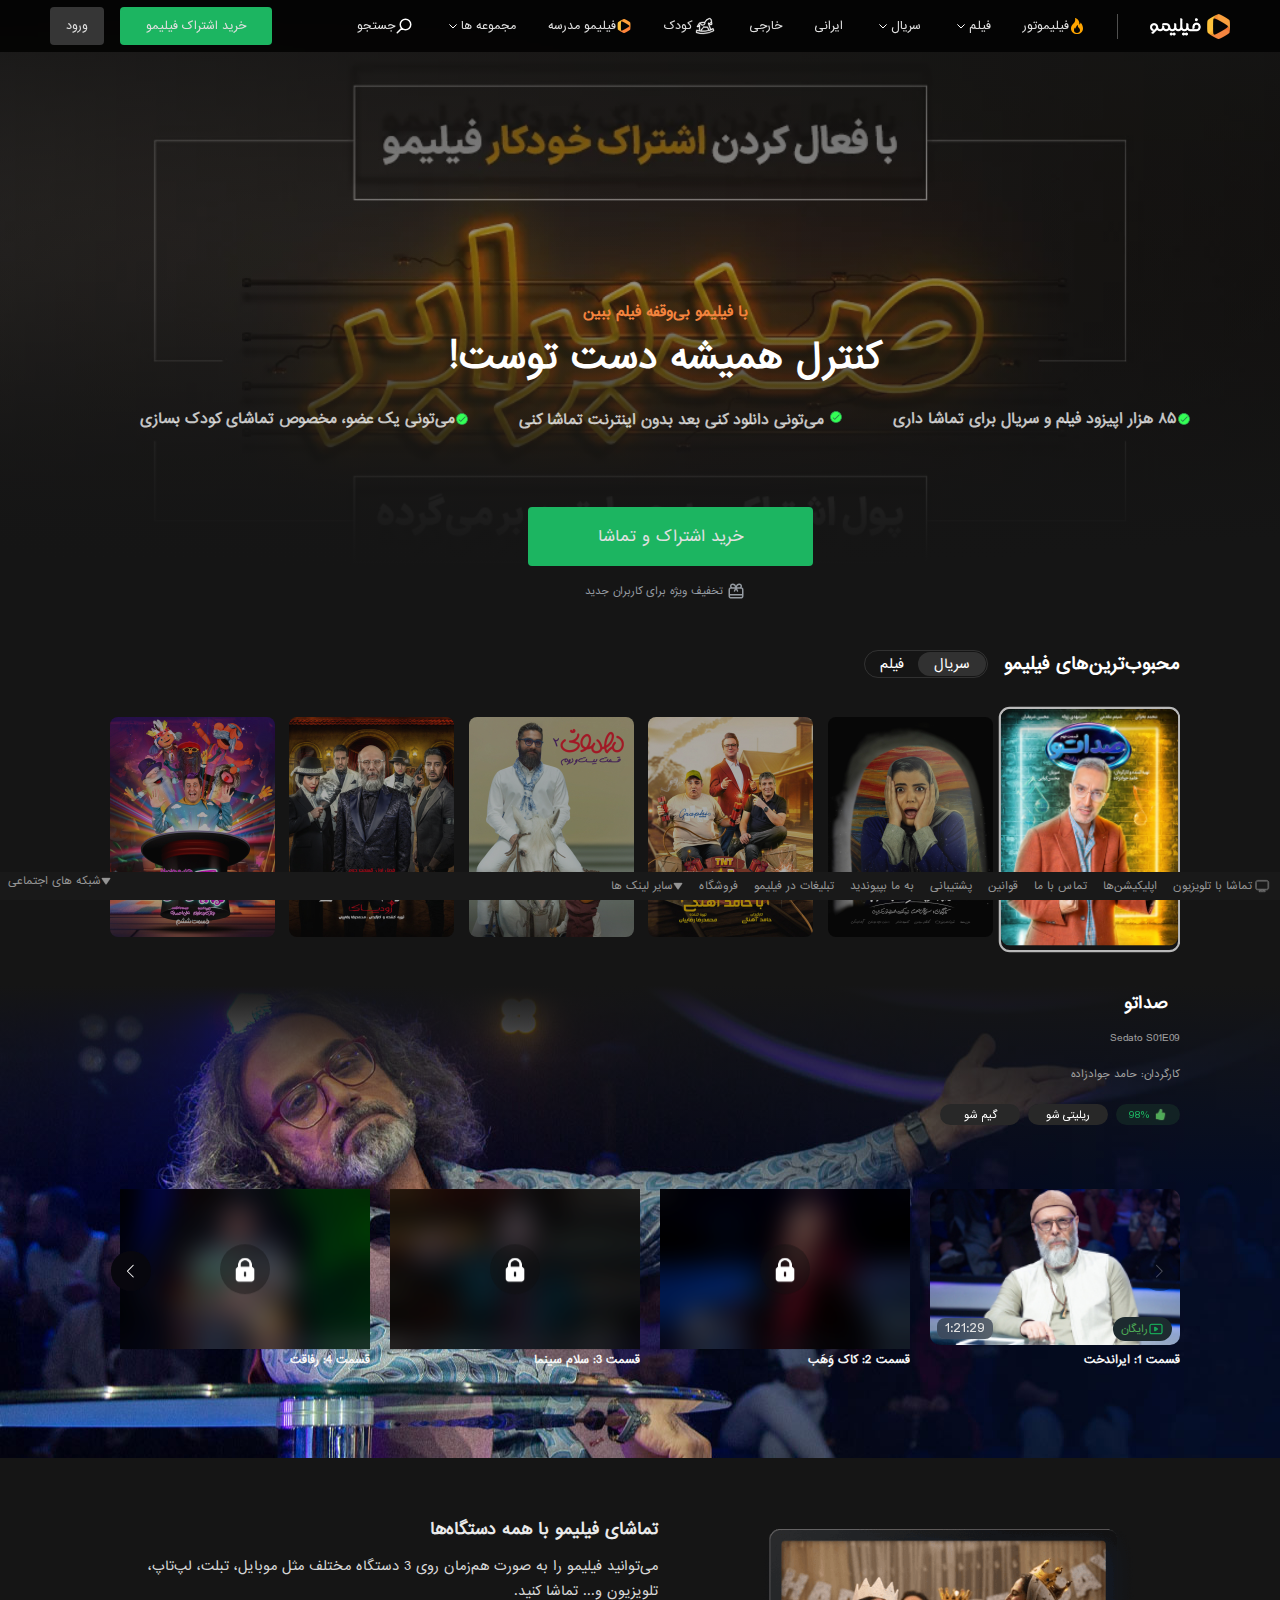
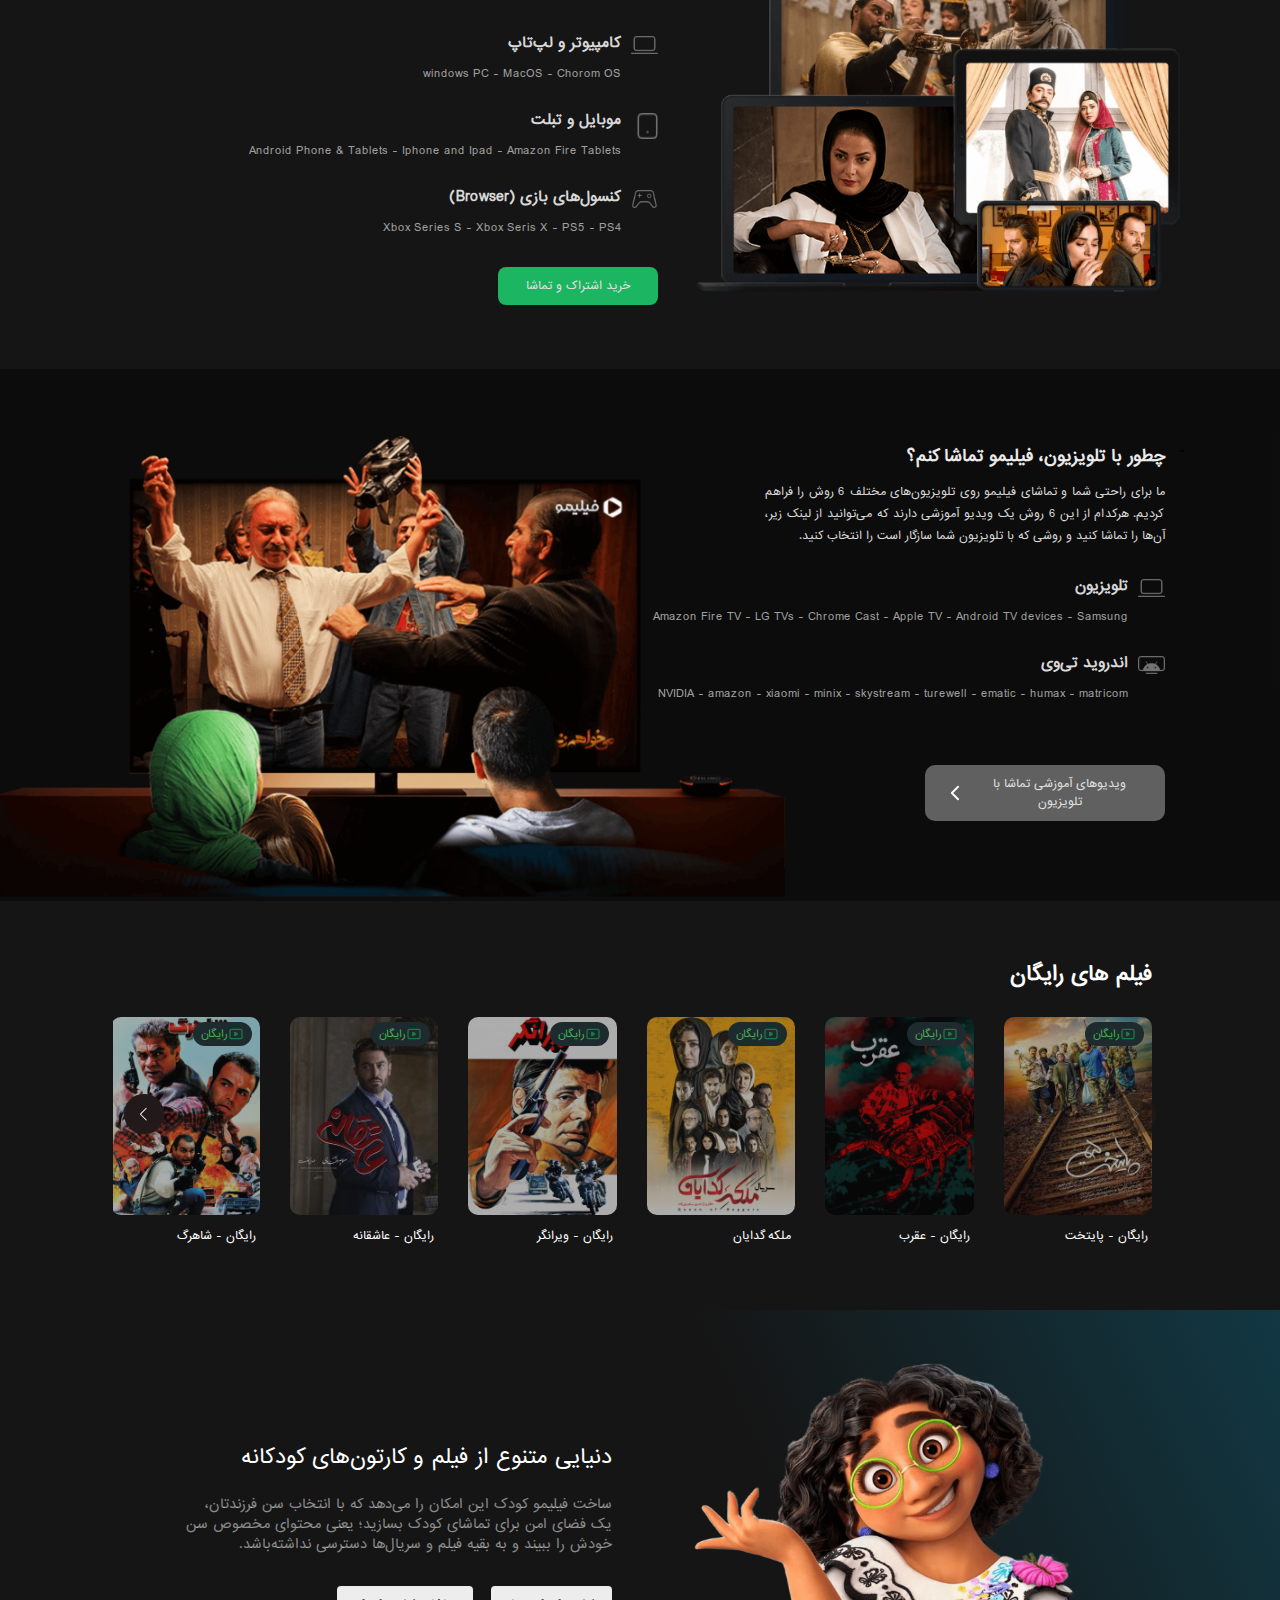
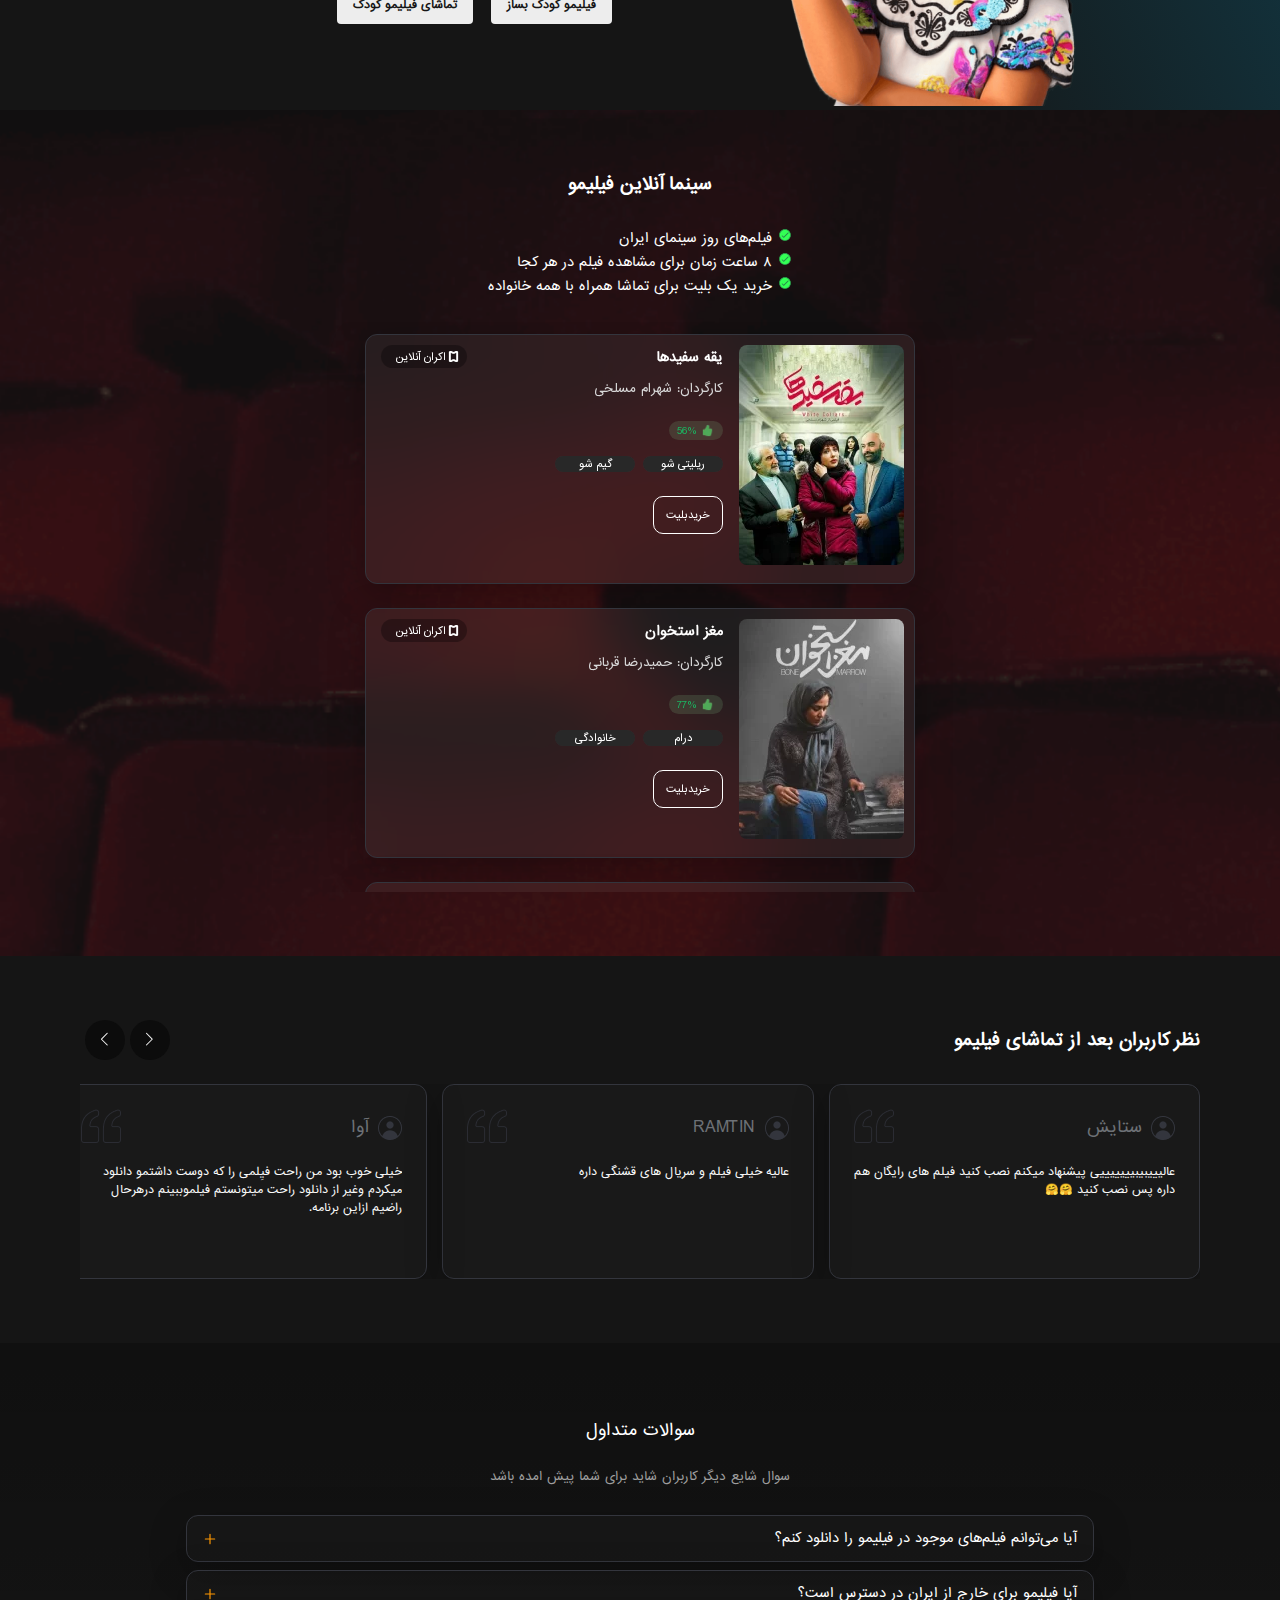
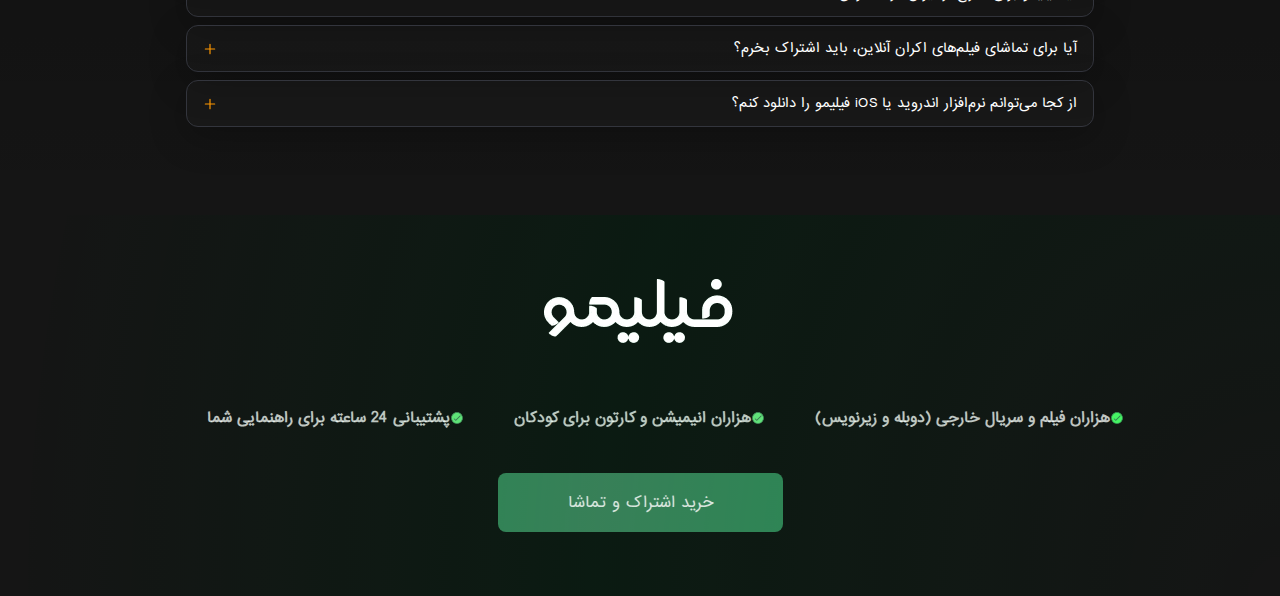
==== src/index.html @ b6111d3a "starting respnsive section-wrapper #F" ====
<!DOCTYPE html>
<html lang="fa" dir="rtl">
  <head>
    <meta charset="UTF-8" />
    <meta http-equiv="X-UA-Compatible" content="IE=edge" />
    <meta name="viewport" content="width=device-width, initial-scale=1.0" />
    <link
      rel="shortcut icon"
      href="assets/Images/filimo.png"
      type="image/x-icon"
    />
    <link rel="stylesheet" href="./style/reset.css" />
    <link rel="stylesheet" href="./style/header.css" />
    <link rel="stylesheet" href="./style/footer.css" />
    <link rel="stylesheet" href="./style/section-wrapper.css" />
    <link rel="stylesheet" href="./style/section-main.css" />
    <link rel="stylesheet" href="./style/section-device.css" />
    <link rel="stylesheet" href="./style/section-tv.css" />
    <link rel="stylesheet" href="./style/sectiono-free-movie.css" />
    <link rel="stylesheet" href="./style/section-child.css" />
    <link rel="stylesheet" href="./style/section-online.css" />
    <link rel="stylesheet" href="./style/section-user.css" />
    <link rel="stylesheet" href="./style/section.ques.css" />
    <link rel="stylesheet" href="./style/section-tab.css" />
    <title>Filimo</title>
  </head>

  <style>
    body {
      font-family: iranSans;
      background-color: var(--body-background);
    }
  </style>
  <body>
    <!-- header -->
    <header>
      <div class="header-link">
        <div class="inner-wraper">
          <div class="bigScreenMenu">
            <ul>
              <li class="header-link-item header-logo">
                <img
                  src="./assets/Images/logo.png"
                  width="80px"
                  height="25px"
                />
              </li>
              <li class="header-link-item small-icon-bu">
                <a href="">
                  <img src="./assets/Images/fire.svg" />
                  <span>فیلیموتور</span>
                </a>
              </li>
              <li
                class="header-link-item .dropDown-header dropDown-header-film"
              >
                <a href="">
                  <span>فیلم</span>
                  <img src="./assets/Images/downArrow.svg" />
                </a>
                <!-- hidden menu -->
                <div class="hidden-menu hidden-menu-film">
                  <ul class="hidden-menu-nav">
                    <li class="hidden-menu-item">
                      <a href="">انیمیشن</a>
                    </li>
                    <li class="hidden-menu-item">
                      <a href="">بیوگرافی</a>
                    </li>
                    <li class="hidden-menu-item">
                      <a href="">درام</a>
                    </li>
                    <li class="hidden-menu-item">
                      <a href="">تاریخی</a>
                    </li>
                    <li class="hidden-menu-item">
                      <a href="">جنگی</a>
                    </li>
                    <li class="hidden-menu-item">
                      <a href="">اکشن</a>
                    </li>
                    <li class="hidden-menu-item">
                      <a href="">ماجراجویی</a>
                    </li>
                    <li class="hidden-menu-item">
                      <a href="">فانتزی</a>
                    </li>
                    <li class="hidden-menu-item">
                      <a href="">علمی تخیلی</a>
                    </li>
                    <li class="hidden-menu-item">
                      <a href="">کمدی</a>
                    </li>
                    <li class="hidden-menu-item">
                      <a href="">عاشقانه</a>
                    </li>
                    <li class="hidden-menu-item">
                      <a href="">وسترن</a>
                    </li>
                    <li class="hidden-menu-item">
                      <a href="">وحشت</a>
                    </li>
                    <li class="hidden-menu-item">
                      <a href="">جنایی</a>
                    </li>
                    <li class="hidden-menu-item">
                      <a href="">رازآلود</a>
                    </li>
                    <li class="hidden-menu-item">
                      <a href="">هیجان انگیز</a>
                    </li>
                    <li class="hidden-menu-item">
                      <a href="">خانوادگی</a>
                    </li>
                    <li class="hidden-menu-item">
                      <a href="">ورزشی</a>
                    </li>
                    <li class="hidden-menu-item">
                      <a href="">موزیکال</a>
                    </li>
                    <li class="hidden-menu-item">
                      <a href="">مستند</a>
                    </li>
                    <li class="hidden-menu-item">
                      <a href="">تاک شو</a>
                    </li>
                    <li class="hidden-menu-item">
                      <a href="">موسیقی</a>
                    </li>
                    <li class="hidden-menu-item">
                      <a href="">فیلم کوتاه</a>
                    </li>
                    <li class="hidden-menu-item">
                      <a href="">مذهبی</a>
                    </li>
                    <li class="hidden-menu-item">
                      <a href="">ریلیتی شو</a>
                    </li>
                    <li class="hidden-menu-item">
                      <a href="">کنسرت</a>
                    </li>
                    <li class="hidden-menu-item">
                      <a href="">تئاتر</a>
                    </li>
                  </ul>
                </div>
              </li>
              <li
                class="header-link-item .dropDown-header dropDown-header-series"
              >
                <a href="">
                  <span>سریال</span>
                  <img src="./assets/Images/downArrow.svg" />
                </a>
                <!-- hidden menu -->
                <div class="hidden-menu hidden-menu-series">
                  <ul class="hidden-menu-nav">
                    <li class="hidden-menu-item">
                      <a href="">انیمیشن</a>
                    </li>
                    <li class="hidden-menu-item">
                      <a href="">بیوگرافی</a>
                    </li>
                    <li class="hidden-menu-item">
                      <a href="">درام</a>
                    </li>
                    <li class="hidden-menu-item">
                      <a href="">تاریخی</a>
                    </li>
                    <li class="hidden-menu-item">
                      <a href="">جنگی</a>
                    </li>
                    <li class="hidden-menu-item">
                      <a href="">اکشن</a>
                    </li>
                    <li class="hidden-menu-item">
                      <a href="">ماجراجویی</a>
                    </li>
                    <li class="hidden-menu-item">
                      <a href="">فانتزی</a>
                    </li>
                    <li class="hidden-menu-item">
                      <a href="">علمی تخیلی</a>
                    </li>
                    <li class="hidden-menu-item">
                      <a href="">کمدی</a>
                    </li>
                    <li class="hidden-menu-item">
                      <a href="">عاشقانه</a>
                    </li>
                    <li class="hidden-menu-item">
                      <a href="">وسترن</a>
                    </li>
                    <li class="hidden-menu-item">
                      <a href="">وحشت</a>
                    </li>
                    <li class="hidden-menu-item">
                      <a href="">جنایی</a>
                    </li>
                    <li class="hidden-menu-item">
                      <a href="">رازآلود</a>
                    </li>
                    <li class="hidden-menu-item">
                      <a href="">هیجان انگیز</a>
                    </li>
                    <li class="hidden-menu-item">
                      <a href="">خانوادگی</a>
                    </li>
                    <li class="hidden-menu-item">
                      <a href="">ورزشی</a>
                    </li>
                    <li class="hidden-menu-item">
                      <a href="">موزیکال</a>
                    </li>
                    <li class="hidden-menu-item">
                      <a href="">مستند</a>
                    </li>
                    <li class="hidden-menu-item">
                      <a href="">تاک شو</a>
                    </li>
                    <li class="hidden-menu-item">
                      <a href="">موسیقی</a>
                    </li>
                    <li class="hidden-menu-item">
                      <a href="">فیلم کوتاه</a>
                    </li>
                    <li class="hidden-menu-item">
                      <a href="">مذهبی</a>
                    </li>
                    <li class="hidden-menu-item">
                      <a href="">ریلیتی شو</a>
                    </li>
                    <li class="hidden-menu-item">
                      <a href="">کنسرت</a>
                    </li>
                    <li class="hidden-menu-item">
                      <a href="">تئاتر</a>
                    </li>
                  </ul>
                </div>
              </li>
              <li class="header-link-item small-icon-bu">
                <a href="">
                  <span>ایرانی</span>
                </a>
              </li>
              <li class="header-link-item small-icon-bu">
                <a href="">
                  <span>خارجی</span>
                </a>
              </li>
              <li class="header-link-item small-icon-bu">
                <a href="">
                  <img src="./assets/Images/horse.svg" alt="horse-svg" />
                  <span>کودک</span>
                </a>
              </li>
              <li class="header-link-item small-icon-bu">
                <a href="">
                  <img
                    src="./assets/Images/filimo.png"
                    width="16px"
                    height="16px"
                  />
                  <span>فیلیمو مدرسه</span>
                </a>
              </li>
              <li
                class="header-link-item .dropDown-header dropDown-header-Collection"
              >
                <a href="">
                  <span>مجموعه ها </span>
                  <img src="./assets/Images/downArrow.svg" />
                </a>
                <!-- hidden menu -->
                <div class="hidden-menu hidden-menu-Collection">
                  <ul class="hidden-menu-nav">
                    <li class="hidden-menu-item">
                      <a href="">آموزش زبان انگلیسی</a>
                    </li>
                    <li class="hidden-menu-item">
                      <a href="">اسکار 2023</a>
                    </li>
                    <li class="hidden-menu-item">
                      <a href="">موسیقی فیلم</a>
                    </li>
                    <li class="hidden-menu-item">
                      <a href="">مخصوص ناشنوایان</a>
                    </li>
                    <li class="hidden-menu-item">
                      <a href="">250 فیلم برتر IMDB</a>
                    </li>
                    <li class="hidden-menu-item">
                      <a href="">مخصوص نابینایان</a>
                    </li>
                    <li class="hidden-menu-item">
                      <a href="">پرفروش‌ ترین‌های سینمای ایران</a>
                    </li>
                    <li class="hidden-menu-item">
                      <a href="">جشنواره فجر</a>
                    </li>
                    <li class="hidden-menu-item">
                      <a href=""> پیشکش</a>
                    </li>
                    <li class="hidden-menu-item">
                      <a href="">انیمه</a>
                    </li>
                    <li class="hidden-menu-item">
                      <a href="">باب اسفنجی</a>
                    </li>
                    <li class="hidden-menu-item">
                      <a href="">هندی</a>
                    </li>
                    <li class="hidden-menu-item">
                      <a href="">دختر کفشدوزکی</a>
                    </li>
                    <li class="hidden-menu-item">
                      <a href="">سگ‌ های نگهبان</a>
                    </li>
                    <li class="hidden-menu-item">
                      <a href="">همه لیست‌ها</a>
                    </li>
                  </ul>
                </div>
              </li>
              <li class="header-link-item small-icon-bu">
                <a href="">
                  <img src="./assets/Images/search.svg" />
                  <span>جستجو</span>
                </a>
              </li>
            </ul>
          </div>

          <div class="smallScreenMenu">
            <div class="burgur-icon">
              <label class="burger" for="burger">
                <input type="checkbox" id="burger" />
                <span></span>
                <span></span>
                <span></span>
              </label>
            </div>
            <div class="sml">
              <div class="small-inner">
                <div class="header-button smallScreenMenu-menu">
                  <button class="btn licence-btn">خرید اشتراک فیلیمو</button>
                  <button class="btn login-btn">ورود</button>
                </div>
                <li class="header-link-item smallScreenMenu-item">
                  <a href="">
                    <span>خارجی</span>
                  </a>
                </li>
                <li class="header-link-item smallScreenMenu-item">
                  <a href="">
                    <img src="./assets/Images/horse.svg" alt="horse-svg" />
                    <span>کودک</span>
                  </a>
                </li>
                <li class="header-link-item smallScreenMenu-item">
                  <a href="">
                    <img
                      src="./assets/Images/filimo.png"
                      width="16px"
                      height="16px"
                    />
                    <span>فیلیمو مدرسه</span>
                  </a>
                </li>
                <li class="header-link-item smallScreenMenu-item">
                  <a href="">
                    <img src="./assets/Images/search.svg" />
                    <span>جستجو</span>
                  </a>
                </li>
              </div>
            </div>
          </div>
          <div class="header-button small-icon-bu">
            <button class="btn licence-btn">خرید اشتراک فیلیمو</button>
            <button class="btn login-btn">ورود</button>
          </div>
        </div>
      </div>
    </header>
    <main>
      <section class="section-wrapper">
        <div class="back-img">
          <div class="color-gradient color-gradient1"></div>
          <div class="color-gradient color-gradient2"></div>
          <div class="section-wrapper-details">
            <div class="details">
              <span class="small-title section-detail-list-item"
                >با فیلیمو بی‌وقفه فیلم ببین</span
              >
              <span class="title section-detail-list-item"
                >کنترل همیشه دست توست!</span
              >
              <div class="section-detail-list">
                <div class="section-detail-list-item">
                  <svg
                    width="14px"
                    height="14px"
                    viewBox="0 0 1024 1024"
                    class="icon"
                    version="1.1"
                    xmlns="http://www.w3.org/2000/svg"
                    fill="#000000"
                  >
                    <g id="SVGRepo_bgCarrier" stroke-width="0"></g>
                    <g
                      id="SVGRepo_tracerCarrier"
                      stroke-linecap="round"
                      stroke-linejoin="round"
                    ></g>
                    <g id="SVGRepo_iconCarrier">
                      <path
                        d="M511.891456 928.549888c229.548032 0 415.634432-186.0864 415.634432-415.634432C927.525888 283.3664 741.439488 97.28 511.890432 97.28 282.343424 97.28 96.258048 283.3664 96.258048 512.915456c0 229.548032 186.084352 415.634432 415.634432 415.634432"
                        fill="#3f5f"
                      ></path>
                      <path
                        d="M436.571136 707.376128l330.3936-330.3936c5.506048-5.507072 8.571904-12.803072 8.633344-20.544512 0.060416-7.85408-2.961408-15.235072-8.511488-20.784128 0.001024-0.012288-0.001024-0.002048-0.001024-0.002048l-0.001024-0.001024c-5.410816-5.409792-12.978176-8.489984-20.687872-8.460288-7.810048 0.032768-15.13984 3.081216-20.640768 8.58112l-309.11488 309.116928-94.99648-94.998528c-5.501952-5.501952-12.833792-8.5504-20.642816-8.58112h-0.115712c-7.69536 0-15.186944 3.08224-20.569088 8.465408-11.360256 11.36128-11.307008 29.899776 0.118784 41.325568l109.924352 109.924352a29.017088 29.017088 0 0 0 4.883456 6.474752c5.658624 5.6576 13.095936 8.482816 20.550656 8.481792a29.31712 29.31712 0 0 0 20.77696-8.604672M511.891456 97.28C282.3424 97.28 96.256 283.3664 96.256 512.915456s186.0864 415.634432 415.635456 415.634432c229.548032 0 415.634432-186.085376 415.634432-415.634432C927.525888 283.365376 741.439488 97.28 511.891456 97.28m0 40.96c50.597888 0 99.661824 9.901056 145.82784 29.427712 44.61056 18.868224 84.683776 45.889536 119.10656 80.31232 34.422784 34.422784 61.444096 74.496 80.313344 119.107584 19.525632 46.164992 29.426688 95.228928 29.426688 145.82784s-9.901056 99.662848-29.426688 145.82784c-18.869248 44.61056-45.89056 84.6848-80.313344 119.107584s-74.496 61.443072-119.10656 80.31232c-46.166016 19.526656-95.229952 29.426688-145.82784 29.426688-50.598912 0-99.662848-9.900032-145.828864-29.426688-44.61056-18.869248-84.683776-45.889536-119.10656-80.31232-34.422784-34.422784-61.444096-74.497024-80.313344-119.107584C147.117056 612.57728 137.216 563.514368 137.216 512.915456s9.901056-99.662848 29.426688-145.82784c18.869248-44.611584 45.89056-84.6848 80.313344-119.107584s74.496-61.444096 119.10656-80.31232C412.228608 148.140032 461.292544 138.24 511.891456 138.24"
                        fill="#2B7E4C"
                      ></path>
                    </g>
                  </svg>
                  <span> ۸۵ هزار اپیزود فیلم و سریال برای تماشا داری</span>
                </div>
                <div class="section-detail-list-item">
                  <span>
                    <svg
                      width="14px"
                      height="14px"
                      viewBox="0 0 1024 1024"
                      class="icon"
                      version="1.1"
                      xmlns="http://www.w3.org/2000/svg"
                      fill="#000000"
                    >
                      <g id="SVGRepo_bgCarrier" stroke-width="0"></g>
                      <g
                        id="SVGRepo_tracerCarrier"
                        stroke-linecap="round"
                        stroke-linejoin="round"
                      ></g>
                      <g id="SVGRepo_iconCarrier">
                        <path
                          d="M511.891456 928.549888c229.548032 0 415.634432-186.0864 415.634432-415.634432C927.525888 283.3664 741.439488 97.28 511.890432 97.28 282.343424 97.28 96.258048 283.3664 96.258048 512.915456c0 229.548032 186.084352 415.634432 415.634432 415.634432"
                          fill="#3f5f"
                        ></path>
                        <path
                          d="M436.571136 707.376128l330.3936-330.3936c5.506048-5.507072 8.571904-12.803072 8.633344-20.544512 0.060416-7.85408-2.961408-15.235072-8.511488-20.784128 0.001024-0.012288-0.001024-0.002048-0.001024-0.002048l-0.001024-0.001024c-5.410816-5.409792-12.978176-8.489984-20.687872-8.460288-7.810048 0.032768-15.13984 3.081216-20.640768 8.58112l-309.11488 309.116928-94.99648-94.998528c-5.501952-5.501952-12.833792-8.5504-20.642816-8.58112h-0.115712c-7.69536 0-15.186944 3.08224-20.569088 8.465408-11.360256 11.36128-11.307008 29.899776 0.118784 41.325568l109.924352 109.924352a29.017088 29.017088 0 0 0 4.883456 6.474752c5.658624 5.6576 13.095936 8.482816 20.550656 8.481792a29.31712 29.31712 0 0 0 20.77696-8.604672M511.891456 97.28C282.3424 97.28 96.256 283.3664 96.256 512.915456s186.0864 415.634432 415.635456 415.634432c229.548032 0 415.634432-186.085376 415.634432-415.634432C927.525888 283.365376 741.439488 97.28 511.891456 97.28m0 40.96c50.597888 0 99.661824 9.901056 145.82784 29.427712 44.61056 18.868224 84.683776 45.889536 119.10656 80.31232 34.422784 34.422784 61.444096 74.496 80.313344 119.107584 19.525632 46.164992 29.426688 95.228928 29.426688 145.82784s-9.901056 99.662848-29.426688 145.82784c-18.869248 44.61056-45.89056 84.6848-80.313344 119.107584s-74.496 61.443072-119.10656 80.31232c-46.166016 19.526656-95.229952 29.426688-145.82784 29.426688-50.598912 0-99.662848-9.900032-145.828864-29.426688-44.61056-18.869248-84.683776-45.889536-119.10656-80.31232-34.422784-34.422784-61.444096-74.497024-80.313344-119.107584C147.117056 612.57728 137.216 563.514368 137.216 512.915456s9.901056-99.662848 29.426688-145.82784c18.869248-44.611584 45.89056-84.6848 80.313344-119.107584s74.496-61.444096 119.10656-80.31232C412.228608 148.140032 461.292544 138.24 511.891456 138.24"
                          fill="#2B7E4C"
                        ></path>
                      </g>
                    </svg>
                    می‌تونی دانلود کنی بعد بدون اینترنت تماشا کنی</span
                  >
                </div>
                <div class="section-detail-list-item">
                  <svg
                    width="14px"
                    height="14px"
                    viewBox="0 0 1024 1024"
                    class="icon"
                    version="1.1"
                    xmlns="http://www.w3.org/2000/svg"
                    fill="#000000"
                  >
                    <g id="SVGRepo_bgCarrier" stroke-width="0"></g>
                    <g
                      id="SVGRepo_tracerCarrier"
                      stroke-linecap="round"
                      stroke-linejoin="round"
                    ></g>
                    <g id="SVGRepo_iconCarrier">
                      <path
                        d="M511.891456 928.549888c229.548032 0 415.634432-186.0864 415.634432-415.634432C927.525888 283.3664 741.439488 97.28 511.890432 97.28 282.343424 97.28 96.258048 283.3664 96.258048 512.915456c0 229.548032 186.084352 415.634432 415.634432 415.634432"
                        fill="#3f5f"
                      ></path>
                      <path
                        d="M436.571136 707.376128l330.3936-330.3936c5.506048-5.507072 8.571904-12.803072 8.633344-20.544512 0.060416-7.85408-2.961408-15.235072-8.511488-20.784128 0.001024-0.012288-0.001024-0.002048-0.001024-0.002048l-0.001024-0.001024c-5.410816-5.409792-12.978176-8.489984-20.687872-8.460288-7.810048 0.032768-15.13984 3.081216-20.640768 8.58112l-309.11488 309.116928-94.99648-94.998528c-5.501952-5.501952-12.833792-8.5504-20.642816-8.58112h-0.115712c-7.69536 0-15.186944 3.08224-20.569088 8.465408-11.360256 11.36128-11.307008 29.899776 0.118784 41.325568l109.924352 109.924352a29.017088 29.017088 0 0 0 4.883456 6.474752c5.658624 5.6576 13.095936 8.482816 20.550656 8.481792a29.31712 29.31712 0 0 0 20.77696-8.604672M511.891456 97.28C282.3424 97.28 96.256 283.3664 96.256 512.915456s186.0864 415.634432 415.635456 415.634432c229.548032 0 415.634432-186.085376 415.634432-415.634432C927.525888 283.365376 741.439488 97.28 511.891456 97.28m0 40.96c50.597888 0 99.661824 9.901056 145.82784 29.427712 44.61056 18.868224 84.683776 45.889536 119.10656 80.31232 34.422784 34.422784 61.444096 74.496 80.313344 119.107584 19.525632 46.164992 29.426688 95.228928 29.426688 145.82784s-9.901056 99.662848-29.426688 145.82784c-18.869248 44.61056-45.89056 84.6848-80.313344 119.107584s-74.496 61.443072-119.10656 80.31232c-46.166016 19.526656-95.229952 29.426688-145.82784 29.426688-50.598912 0-99.662848-9.900032-145.828864-29.426688-44.61056-18.869248-84.683776-45.889536-119.10656-80.31232-34.422784-34.422784-61.444096-74.497024-80.313344-119.107584C147.117056 612.57728 137.216 563.514368 137.216 512.915456s9.901056-99.662848 29.426688-145.82784c18.869248-44.611584 45.89056-84.6848 80.313344-119.107584s74.496-61.444096 119.10656-80.31232C412.228608 148.140032 461.292544 138.24 511.891456 138.24"
                        fill="#2B7E4C"
                      ></path>
                    </g>
                  </svg>
                  <span> می‌تونی یک عضو، مخصوص تماشای کودک بسازی</span>
                </div>
              </div>
              <div class="section-wrapper-buttoon section-detail-list-item">
                <button class="btn licence-btn section-wrapper-btn">
                  خرید اشتراک و تماشا
                </button>
              </div>
              <div class="section-wrapper-gift section-detail-list-item">
                <svg
                  width="18px"
                  height="18px"
                  viewBox="0 0 24 24"
                  fill="none"
                  xmlns="http://www.w3.org/2000/svg"
                  stroke="#959ba2"
                >
                  <g id="SVGRepo_bgCarrier" stroke-width="0"></g>
                  <g
                    id="SVGRepo_tracerCarrier"
                    stroke-linecap="round"
                    stroke-linejoin="round"
                    stroke="#CCCCCC"
                    stroke-width="0.048"
                  ></g>
                  <g id="SVGRepo_iconCarrier">
                    <path
                      d="M3 17H21M12 8L10 12M12 8L14 12M12 8H7.5C6.83696 8 6.20107 7.73661 5.73223 7.26777C5.26339 6.79893 5 6.16304 5 5.5C5 4.83696 5.26339 4.20107 5.73223 3.73223C6.20107 3.26339 6.83696 3 7.5 3C11 3 12 8 12 8ZM12 8H16.5C17.163 8 17.7989 7.73661 18.2678 7.26777C18.7366 6.79893 19 6.16304 19 5.5C19 4.83696 18.7366 4.20107 18.2678 3.73223C17.7989 3.26339 17.163 3 16.5 3C13 3 12 8 12 8ZM6.2 21H17.8C18.9201 21 19.4802 21 19.908 20.782C20.2843 20.5903 20.5903 20.2843 20.782 19.908C21 19.4802 21 18.9201 21 17.8V11.2C21 10.0799 21 9.51984 20.782 9.09202C20.5903 8.71569 20.2843 8.40973 19.908 8.21799C19.4802 8 18.9201 8 17.8 8H6.2C5.0799 8 4.51984 8 4.09202 8.21799C3.71569 8.40973 3.40973 8.71569 3.21799 9.09202C3 9.51984 3 10.0799 3 11.2V17.8C3 18.9201 3 19.4802 3.21799 19.908C3.40973 20.2843 3.71569 20.5903 4.09202 20.782C4.51984 21 5.07989 21 6.2 21Z"
                      stroke="#959ba2"
                      stroke-width="2"
                      stroke-linecap="round"
                      stroke-linejoin="round"
                    ></path>
                  </g>
                </svg>
                <span> تخفیف ویژه برای کاربران جدید</span>
              </div>
            </div>
          </div>
        </div>
      </section>
      <section class="section-main">
        <div class="section-main-top">
          <div class="section-main-top-title">
            <div class="section-main-top-title-span">محبوب‌ترین‌های فیلیمو</div>
            <div class="switch-cat">
              <div class="switch-cat-item item-series">سریال</div>
              <div class="switch-cat-item item-movie">فیلم</div>
            </div>
          </div>
          <div class="section-main-top-wrapper">
            <ul class="section-main-top-wrapper-list">
              <a href="" class="section-main-top-wrapper-item">
                <div class="section-movie-poster item-active">
                  <img
                    src="./assets/Images/movie-poster-1.jpg"
                    alt=""
                    srcset=""
                  />
                </div>
              </a>
              <a href="" class="section-main-top-wrapper-item">
                <div class="section-movie-poster">
                  <img
                    src="./assets/Images/movie-poster-2.jpg"
                    alt=""
                    srcset=""
                  />
                </div>
              </a>
              <a href="" class="section-main-top-wrapper-item">
                <div class="section-movie-poster">
                  <img
                    src="./assets/Images/movie-poster-3.jpg"
                    alt=""
                    srcset=""
                  />
                </div>
              </a>
              <a href="" class="section-main-top-wrapper-item">
                <div class="section-movie-poster">
                  <img
                    src="./assets/Images/movie-poster-4.jpg"
                    alt=""
                    srcset=""
                  />
                </div>
              </a>
              <a href="" class="section-main-top-wrapper-item">
                <div class="section-movie-poster">
                  <img
                    src="./assets/Images/movie-poster-5.jpg"
                    alt=""
                    srcset=""
                  />
                </div>
              </a>
              <a href="" class="section-main-top-wrapper-item last-poster-item">
                <div class="section-movie-poster">
                  <img
                    src="./assets/Images/movie-poster-6.jpg"
                    alt=""
                    srcset=""
                  />
                </div>
              </a>
            </ul>
          </div>
        </div>
        <div class="section-main-bottom">
          <div class="section-bottom-bg">
            <div class="gradient-section-1"></div>
            <div class="gradient-section-2"></div>
            <div class="section-movie-detail">
              <div class="section-movie-cast">
                <div class="section-movie-cast-details">
                  <a class="movie-cast-title">صداتو </a>
                  <div class="movie-en">Sedato S01E09</div>
                  <div class="movie-en movie-director">
                    کارگردان: حامد جوادزاده
                  </div>
                  <div class="movie-data">
                    <span class="movie-data-item data-like">
                      <img src="./assets/Images/icon-like_fill.webp" alt="" />
                      <span>98%</span>
                    </span>
                    <span class="movie-data-item">ریلیتی شو</span>
                    <span class="movie-data-item">گیم شو</span>
                  </div>
                  <div class="movie-describtion"></div>
                </div>
              </div>
              <div class="section-bootom-movie-wrapper">
                <ul class="section-bootom-movie-wrapper-list">
                  <li class="movie-wrapper-list-item">
                    <a class="list-item-link">
                      <div class="movie-item-poster">
                        <img
                          src="./assets/Images/movie-part-1.jpg"
                          alt=""
                          srcset=""
                        />
                        <div class="movie-truck">
                          <div class="movie-truck-item free">
                            <img
                              src="./assets/Images/icon-play.svg"
                              alt=""
                              srcset=""
                            />
                            رایگان
                          </div>
                          <div class="movie-truck-item clock">1:21:29</div>
                        </div>
                      </div>
                      <div class="movie-section-name">قسمت 1: ایراندخت</div>
                    </a>
                  </li>
                  <li class="movie-wrapper-list-item">
                    <a class="list-item-link">
                      <div class="movie-item-poster">
                        <div class="circle-lock">
                          <img
                            src="./assets/Images/movie-part-2.jpg"
                            alt=""
                            srcset=""
                          />
                        </div>
                        <div class="back-log">
                          <div class="back-g-LOCK">
                            <img
                              src="./assets/Images/icon-lock_fill.webp"
                              alt=""
                              srcset=""
                            />
                          </div>
                        </div>
                      </div>
                      <div class="movie-section-name">قسمت 2: کاک وَهَب</div>
                    </a>
                  </li>
                  <li class="movie-wrapper-list-item">
                    <a class="list-item-link">
                      <div class="movie-item-poster">
                        <div class="circle-lock">
                          <img
                            class="move-part-poster-img"
                            src="./assets/Images/movie-part-3.jpg"
                            alt=""
                            srcset=""
                          />
                        </div>
                        <div class="back-log">
                          <div class="back-g-LOCK">
                            <img
                              src="./assets/Images/icon-lock_fill.webp"
                              alt=""
                              srcset=""
                            />
                          </div>
                        </div>
                      </div>
                      <div class="movie-section-name">قسمت 3: سلام سینما</div>
                    </a>
                  </li>
                  <li class="movie-wrapper-list-item">
                    <a class="list-item-link">
                      <div class="movie-item-poster">
                        <div class="circle-lock">
                          <img
                            src="./assets/Images/movie-part-4.jpg"
                            alt=""
                            srcset=""
                          />
                        </div>
                        <div class="back-log">
                          <div class="back-g-LOCK">
                            <img
                              src="./assets/Images/icon-lock_fill.webp"
                              alt=""
                              srcset=""
                            />
                          </div>
                        </div>
                      </div>
                      <div class="movie-section-name">قسمت 4: رفاقت</div>
                    </a>
                  </li>
                  <li class="movie-wrapper-list-item">
                    <a class="list-item-link">
                      <div class="movie-item-poster">
                        <div class="circle-lock">
                          <img
                            src="./assets/Images/movie-part-5.webp"
                            alt=""
                            srcset=""
                          />
                        </div>
                        <div class="back-log">
                          <div class="back-g-LOCK">
                            <img
                              src="./assets/Images/icon-lock_fill.webp"
                              alt=""
                              srcset=""
                            />
                          </div>
                        </div>
                      </div>
                      <div class="movie-section-name">
                        قسمت 5: بچه های ایران
                      </div>
                    </a>
                  </li>
                  <li class="movie-wrapper-list-item">
                    <a class="list-item-link">
                      <div class="movie-item-poster">
                        <div class="circle-lock">
                          <img
                            src="./assets/Images/movie-part-6.webp"
                            alt=""
                            srcset=""
                          />
                        </div>
                        <div class="back-log">
                          <div class="back-g-LOCK">
                            <img
                              src="./assets/Images/icon-lock_fill.webp"
                              alt=""
                              srcset=""
                            />
                          </div>
                        </div>
                      </div>
                      <div class="movie-section-name">قسمت 6: میم مثل مادر</div>
                    </a>
                  </li>
                  <li class="movie-wrapper-list-item">
                    <a class="list-item-link">
                      <div class="movie-item-poster">
                        <div class="circle-lock">
                          <img
                            src="./assets/Images/movie-part-7.webp"
                            alt=""
                            srcset=""
                          />
                        </div>
                        <div class="back-log">
                          <div class="back-g-LOCK">
                            <img
                              src="./assets/Images/icon-lock_fill.webp"
                              alt=""
                              srcset=""
                            />
                          </div>
                        </div>
                      </div>
                      <div class="movie-section-name">
                        قسمت 7: طفلی به نام شادی
                      </div>
                    </a>
                  </li>
                  <li class="movie-wrapper-list-item">
                    <a class="list-item-link">
                      <div class="movie-item-poster">
                        <div class="circle-lock">
                          <img
                            src="./assets/Images/movie-part-8.webp"
                            alt=""
                            srcset=""
                          />
                        </div>
                        <div class="back-log">
                          <div class="back-g-LOCK">
                            <img
                              src="./assets/Images/icon-lock_fill.webp"
                              alt=""
                              srcset=""
                            />
                          </div>
                        </div>
                      </div>
                      <div class="movie-section-name">قسمت 8: برای آینده</div>
                    </a>
                  </li>
                </ul>
                <div
                  class="swiper-icon before-icon section-main-swiper-icon"
                ></div>
                <div
                  class="swiper-icon next-icon section-main-swiper-icon"
                ></div>
              </div>
            </div>
          </div>
        </div>
      </section>
      <section class="section-device">
        <div class="section-dev">
          <div class="section-device-photo">
            <img src="./assets/Images/device.png" />
          </div>
          <div class="section-device-describe">
            <h3 class="section-device-describe-title">
              تماشای فیلیمو با همه دستگاه‌ها
            </h3>
            <p class="section-device-describe-text">
              می‌توانید فیلیمو را به صورت هم‌زمان روی 3 دستگاه مختلف مثل موبایل،
              تبلت، لپ‌تاپ، تلویزیون و... تماشا کنید.
            </p>
            <div class="responsive-photo-mode">
              <img src="./assets/Images/device2.webp" />
            </div>
            <div class="section-devices-name">
              <div class="section-user">
                <div class="pc-icon">
                  <img src="./assets/Images/laptop.webp" alt="" />
                </div>
                <div class="section-text">
                  <span class="section-pc-title"> کامپیوتر و لپ‌تاپ</span>
                  <span class="section-pc-describe">
                    windows PC - MacOS - Chorom OS</span
                  >
                </div>
              </div>
              <div class="section-user">
                <div class="pc-icon laptob-icon">
                  <img src="./assets/Images/mobile.webp" alt="" />
                </div>
                <div class="section-text">
                  <span class="section-pc-title"> موبایل و تبلت</span>
                  <span class="section-pc-describe">
                    Android Phone & Tablets - Iphone and Ipad - Amazon Fire
                    Tablets</span
                  >
                </div>
              </div>
              <div class="section-user">
                <div class="pc-icon">
                  <img src="./assets/Images/game.webp" alt="" />
                </div>
                <div class="section-text">
                  <span class="section-pc-title">
                    کنسول‌های بازی (Browser)</span
                  >
                  <span class="section-pc-describe">
                    Xbox Series S - Xbox Seris X - PS5 - PS4</span
                  >
                </div>
              </div>
            </div>
            <button class="btn licence-btn section-device-btn">
              خرید اشتراک و تماشا
            </button>
          </div>
        </div>
      </section>
      <section class="section-device tv">
        <div class="section-tv">
          <div class="section-device-photo section-tv-img">
            <img src="./assets/Images//TVBG.png" />
          </div>
          ّ
          <div class="section-device-describe">
            <h3 class="section-device-describe-title">
              چطور با تلویزیون، فیلیمو تماشا کنم؟
            </h3>
            <p class="section-device-describe-text tv-text">
              ما برای راحتی شما و تماشای فیلیمو روی تلویزیون‌های مختلف 6 روش را
              فراهم کردیم. هرکدام از این 6 روش یک ویدیو آموزشی دارند که
              می‌توانید از لینک زیر، آن‌ها را تماشا کنید و روشی که با تلویزیون
              شما سازگار است را انتخاب کنید.
            </p>
            <div class="responsive-photo-mode">
              <img src="./assets/Images//TVBG-yaghi.webp" />
            </div>
            <div class="section-devices-name">
              <div class="section-user">
                <div class="pc-icon">
                  <img src="./assets/Images/laptop.webp" alt="" />
                </div>
                <div class="section-text">
                  <span class="section-pc-title"> تلویزیون</span>
                  <span class="section-pc-describe">
                    Amazon Fire TV - LG TVs - Chrome Cast - Apple TV - Android
                    TV devices - Samsung</span
                  >
                </div>
              </div>
              <div class="section-user" style="margin-bottom: 64px">
                <div class="pc-icon laptob-icon andtv-img">
                  <img src="./assets/Images/androidTV.webp" alt="" />
                </div>
                <div class="section-text">
                  <span class="section-pc-title"> اندروید تی‌وی</span>
                  <span class="section-pc-describe">
                    NVIDIA - amazon - xiaomi - minix - skystream - turewell -
                    ematic - humax - matricom
                  </span>
                </div>
              </div>
            </div>
            <button class="btn licence-btn section-device-btn tv-btn">
              ویدیوهای آموزشی تماشا با تلویزیون
              <img src="./assets/Images/downArrow.svg" alt="" srcset="" />
            </button>
          </div>
        </div>
      </section>
      <section class="section-free-movie">
        <div class="free-movie">
          <div class="section-free-movie-title">
            <h3>فیلم های رایگان</h3>
          </div>
          <div class="section-free-movie-wrapper">
            <ul class="section-free-movie-list">
              <a href="" class="section-free-movie-item">
                <div class="free-movie-item-poster">
                  <div class="movie-truck truck-free">
                    <div class="movie-truck-item free">
                      <img
                        src="./assets/Images/icon-play.svg"
                        alt=""
                        srcset=""
                      />
                      رایگان
                    </div>
                  </div>
                  <img src="./assets/Images/free-poster-1.jpg" />
                </div>
                <div class="free-movie-item-name">رایگان - پایتخت</div>
              </a>
              <a href="" class="section-free-movie-item">
                <div class="free-movie-item-poster">
                  <div class="movie-truck truck-free">
                    <div class="movie-truck-item free">
                      <img
                        src="./assets/Images/icon-play.svg"
                        alt=""
                        srcset=""
                      />
                      رایگان
                    </div>
                  </div>
                  <img src="./assets/Images/free-poster-2.jpg" />
                </div>
                <div class="free-movie-item-name">رایگان - عقرب</div>
              </a>
              <a href="" class="section-free-movie-item">
                <div class="free-movie-item-poster">
                  <div class="movie-truck truck-free">
                    <div class="movie-truck-item free">
                      <img
                        src="./assets/Images/icon-play.svg"
                        alt=""
                        srcset=""
                      />
                      رایگان
                    </div>
                  </div>
                  <img src="./assets/Images/free-poster-3.jpg" />
                </div>
                <div class="free-movie-item-name">ملکه گدایان</div>
              </a>
              <a href="" class="section-free-movie-item">
                <div class="free-movie-item-poster">
                  <div class="movie-truck truck-free">
                    <div class="movie-truck-item free">
                      <img
                        src="./assets/Images/icon-play.svg"
                        alt=""
                        srcset=""
                      />
                      رایگان
                    </div>
                  </div>
                  <img src="./assets/Images/free-poster-4.jpg" />
                </div>
                <div class="free-movie-item-name">رایگان - ویرانگر</div>
              </a>
              <a href="" class="section-free-movie-item">
                <div class="free-movie-item-poster">
                  <div class="movie-truck truck-free">
                    <div class="movie-truck-item free">
                      <img
                        src="./assets/Images/icon-play.svg"
                        alt=""
                        srcset=""
                      />
                      رایگان
                    </div>
                  </div>
                  <img src="./assets/Images/free-poster-5.jpg" />
                </div>
                <div class="free-movie-item-name">رایگان - عاشقانه</div>
              </a>
              <a href="" class="section-free-movie-item">
                <div class="free-movie-item-poster">
                  <div class="movie-truck truck-free">
                    <div class="movie-truck-item free">
                      <img
                        src="./assets/Images/icon-play.svg"
                        alt=""
                        srcset=""
                      />
                      رایگان
                    </div>
                  </div>
                  <img src="./assets/Images/free-poster-6.jpg" />
                </div>
                <div class="free-movie-item-name">رایگان - شاهرگ</div>
              </a>
              <a href="" class="section-free-movie-item">
                <div class="free-movie-item-poster">
                  <div class="movie-truck truck-free">
                    <div class="movie-truck-item free">
                      <img
                        src="./assets/Images/icon-play.svg"
                        alt=""
                        srcset=""
                      />
                      رایگان
                    </div>
                  </div>
                  <img src="./assets/Images/free-poster-7.jpg" />
                </div>
                <div class="free-movie-item-name">رایگان - بالشها</div>
              </a>
              <a href="" class="section-free-movie-item">
                <div class="free-movie-item-poster">
                  <div class="movie-truck truck-free">
                    <div class="movie-truck-item free">
                      <img
                        src="./assets/Images/icon-play.svg"
                        alt=""
                        srcset=""
                      />
                      رایگان
                    </div>
                  </div>
                  <img src="./assets/Images/free-poster-8.jpg" />
                </div>
                <div class="free-movie-item-name">رایگان - حماسه دره شیلر</div>
              </a>
              <a href="" class="section-free-movie-item">
                <div class="free-movie-item-poster">
                  <div class="movie-truck truck-free">
                    <div class="movie-truck-item free">
                      <img
                        src="./assets/Images/icon-play.svg"
                        alt=""
                        srcset=""
                      />
                      رایگان
                    </div>
                  </div>
                  <img src="./assets/Images/free-poster-9.jpg" />
                </div>
                <div class="free-movie-item-name">رایگان - راز دشت تاران</div>
              </a>
              <a href="" class="section-free-movie-item">
                <div class="free-movie-item-poster">
                  <div class="movie-truck truck-free">
                    <div class="movie-truck-item free">
                      <img
                        src="./assets/Images/icon-play.svg"
                        alt=""
                        srcset=""
                      />
                      رایگان
                    </div>
                  </div>
                  <img src="./assets/Images/free-poster-10.jpg" />
                </div>
                <div class="free-movie-item-name">رایگان - دل</div>
              </a>
              <a href="" class="section-free-movie-item">
                <div class="free-movie-item-poster">
                  <div class="movie-truck truck-free">
                    <div class="movie-truck-item free">
                      <img
                        src="./assets/Images/icon-play.svg"
                        alt=""
                        srcset=""
                      />
                      رایگان
                    </div>
                  </div>
                  <img src="./assets/Images/free-poster-11.jpg" />
                </div>
                <div class="free-movie-item-name">رایگان - چپ دست</div>
              </a>
              <a href="" class="section-free-movie-item">
                <div class="free-movie-item-poster">
                  <div class="movie-truck truck-free">
                    <div class="movie-truck-item free">
                      <img
                        src="./assets/Images/icon-play.svg"
                        alt=""
                        srcset=""
                      />
                      رایگان
                    </div>
                  </div>
                  <img src="./assets/Images/free-poster-12.jpg" />
                </div>
                <div class="free-movie-item-name">رایگان - شب های مافیا 2</div>
              </a>
              <a href="" class="section-free-movie-item">
                <div class="free-movie-item-poster">
                  <div class="movie-truck truck-free">
                    <div class="movie-truck-item free">
                      <img
                        src="./assets/Images/icon-play.svg"
                        alt=""
                        srcset=""
                      />
                      رایگان
                    </div>
                  </div>
                  <img src="./assets/Images/free-poster-13.jpg" />
                </div>
                <div class="free-movie-item-name">رایگان - مردم معمولی</div>
              </a>
              <a href="" class="section-free-movie-item">
                <div class="free-movie-item-poster">
                  <div class="movie-truck truck-free">
                    <div class="movie-truck-item free">
                      <img
                        src="./assets/Images/icon-play.svg"
                        alt=""
                        srcset=""
                      />
                      رایگان
                    </div>
                  </div>
                  <img src="./assets/Images/free-poster-14.jpg" />
                </div>
                <div class="free-movie-item-name">رایگان - دیرین دیرین</div>
              </a>
              <a href="" class="section-free-movie-item">
                <div class="free-movie-item-poster">
                  <div class="movie-truck truck-free">
                    <div class="movie-truck-item free">
                      <img
                        src="./assets/Images/icon-play.svg"
                        alt=""
                        srcset=""
                      />
                      رایگان
                    </div>
                  </div>
                  <img src="./assets/Images/free-poster-15.jpg" />
                </div>
                <div class="free-movie-item-name">
                  رایگان - سال های دور از خانه
                </div>
              </a>
            </ul>
            <div class="swiper-icon before-icon free-movie-swiper"></div>
            <div class="swiper-icon next-icon free-movie-swiper"></div>
          </div>
        </div>
      </section>
      <section class="section-child">
        <div class="section-child-gradient"></div>
        <div class="section-child-def">
          <div class="child-layout">
            <div class="child-layout-img">
              <img src="./assets/Images/bg-kids.png" alt="" />
            </div>
            <div class="section-child-text">
              <span class="section-child-text-tilte">
                دنیایی متنوع از فیلم و کارتون‌های کودکانه
              </span>
              <div class="responsive-child-img">
                <img src="./assets/Images/tom-jerry.png" width="350px" />
              </div>
              <p class="section-child-text-describe">
                ساخت فیلیمو کودک این امکان را می‌دهد که با انتخاب سن فرزندتان،
                یک فضای امن برای تماشای کودک بسازید؛ یعنی محتوای مخصوص سن خودش
                را ببیند و به بقیه فیلم و سریال‌ها دسترسی نداشته‌باشد.
              </p>
              <div class="section-child-text-btn">
                <button class="btn child-btn-1">فیلیمو کودک بساز</button>
                <button class="btn child-btn-2">تماشای فیلیمو کودک</button>
              </div>
            </div>
          </div>
        </div>
      </section>
      <section class="section-online">
        <div class="section-inner">
          <div class="section-online-text">
            <h3 class="section-title section-online-title">
              سینما آنلاین فیلیمو
            </h3>
            <div class="section-online-list">
              <div class="section-online-list-dev">
                <div class="section-online-list-item">
                  <svg
                    width="14px"
                    height="14px"
                    viewBox="0 0 1024 1024"
                    class="icon"
                    version="1.1"
                    xmlns="http://www.w3.org/2000/svg"
                    fill="#000000"
                  >
                    <g id="SVGRepo_bgCarrier" stroke-width="0"></g>
                    <g
                      id="SVGRepo_tracerCarrier"
                      stroke-linecap="round"
                      stroke-linejoin="round"
                    ></g>
                    <g id="SVGRepo_iconCarrier">
                      <path
                        d="M511.891456 928.549888c229.548032 0 415.634432-186.0864 415.634432-415.634432C927.525888 283.3664 741.439488 97.28 511.890432 97.28 282.343424 97.28 96.258048 283.3664 96.258048 512.915456c0 229.548032 186.084352 415.634432 415.634432 415.634432"
                        fill="#3f5f"
                      ></path>
                      <path
                        d="M436.571136 707.376128l330.3936-330.3936c5.506048-5.507072 8.571904-12.803072 8.633344-20.544512 0.060416-7.85408-2.961408-15.235072-8.511488-20.784128 0.001024-0.012288-0.001024-0.002048-0.001024-0.002048l-0.001024-0.001024c-5.410816-5.409792-12.978176-8.489984-20.687872-8.460288-7.810048 0.032768-15.13984 3.081216-20.640768 8.58112l-309.11488 309.116928-94.99648-94.998528c-5.501952-5.501952-12.833792-8.5504-20.642816-8.58112h-0.115712c-7.69536 0-15.186944 3.08224-20.569088 8.465408-11.360256 11.36128-11.307008 29.899776 0.118784 41.325568l109.924352 109.924352a29.017088 29.017088 0 0 0 4.883456 6.474752c5.658624 5.6576 13.095936 8.482816 20.550656 8.481792a29.31712 29.31712 0 0 0 20.77696-8.604672M511.891456 97.28C282.3424 97.28 96.256 283.3664 96.256 512.915456s186.0864 415.634432 415.635456 415.634432c229.548032 0 415.634432-186.085376 415.634432-415.634432C927.525888 283.365376 741.439488 97.28 511.891456 97.28m0 40.96c50.597888 0 99.661824 9.901056 145.82784 29.427712 44.61056 18.868224 84.683776 45.889536 119.10656 80.31232 34.422784 34.422784 61.444096 74.496 80.313344 119.107584 19.525632 46.164992 29.426688 95.228928 29.426688 145.82784s-9.901056 99.662848-29.426688 145.82784c-18.869248 44.61056-45.89056 84.6848-80.313344 119.107584s-74.496 61.443072-119.10656 80.31232c-46.166016 19.526656-95.229952 29.426688-145.82784 29.426688-50.598912 0-99.662848-9.900032-145.828864-29.426688-44.61056-18.869248-84.683776-45.889536-119.10656-80.31232-34.422784-34.422784-61.444096-74.497024-80.313344-119.107584C147.117056 612.57728 137.216 563.514368 137.216 512.915456s9.901056-99.662848 29.426688-145.82784c18.869248-44.611584 45.89056-84.6848 80.313344-119.107584s74.496-61.444096 119.10656-80.31232C412.228608 148.140032 461.292544 138.24 511.891456 138.24"
                        fill="#2B7E4C"
                      ></path>
                    </g>
                  </svg>
                  <span>فیلم‌های روز سینمای ایران</span>
                </div>
                <div class="section-online-list-item">
                  <svg
                    width="14px"
                    height="14px"
                    viewBox="0 0 1024 1024"
                    class="icon"
                    version="1.1"
                    xmlns="http://www.w3.org/2000/svg"
                    fill="#000000"
                  >
                    <g id="SVGRepo_bgCarrier" stroke-width="0"></g>
                    <g
                      id="SVGRepo_tracerCarrier"
                      stroke-linecap="round"
                      stroke-linejoin="round"
                    ></g>
                    <g id="SVGRepo_iconCarrier">
                      <path
                        d="M511.891456 928.549888c229.548032 0 415.634432-186.0864 415.634432-415.634432C927.525888 283.3664 741.439488 97.28 511.890432 97.28 282.343424 97.28 96.258048 283.3664 96.258048 512.915456c0 229.548032 186.084352 415.634432 415.634432 415.634432"
                        fill="#3f5f"
                      ></path>
                      <path
                        d="M436.571136 707.376128l330.3936-330.3936c5.506048-5.507072 8.571904-12.803072 8.633344-20.544512 0.060416-7.85408-2.961408-15.235072-8.511488-20.784128 0.001024-0.012288-0.001024-0.002048-0.001024-0.002048l-0.001024-0.001024c-5.410816-5.409792-12.978176-8.489984-20.687872-8.460288-7.810048 0.032768-15.13984 3.081216-20.640768 8.58112l-309.11488 309.116928-94.99648-94.998528c-5.501952-5.501952-12.833792-8.5504-20.642816-8.58112h-0.115712c-7.69536 0-15.186944 3.08224-20.569088 8.465408-11.360256 11.36128-11.307008 29.899776 0.118784 41.325568l109.924352 109.924352a29.017088 29.017088 0 0 0 4.883456 6.474752c5.658624 5.6576 13.095936 8.482816 20.550656 8.481792a29.31712 29.31712 0 0 0 20.77696-8.604672M511.891456 97.28C282.3424 97.28 96.256 283.3664 96.256 512.915456s186.0864 415.634432 415.635456 415.634432c229.548032 0 415.634432-186.085376 415.634432-415.634432C927.525888 283.365376 741.439488 97.28 511.891456 97.28m0 40.96c50.597888 0 99.661824 9.901056 145.82784 29.427712 44.61056 18.868224 84.683776 45.889536 119.10656 80.31232 34.422784 34.422784 61.444096 74.496 80.313344 119.107584 19.525632 46.164992 29.426688 95.228928 29.426688 145.82784s-9.901056 99.662848-29.426688 145.82784c-18.869248 44.61056-45.89056 84.6848-80.313344 119.107584s-74.496 61.443072-119.10656 80.31232c-46.166016 19.526656-95.229952 29.426688-145.82784 29.426688-50.598912 0-99.662848-9.900032-145.828864-29.426688-44.61056-18.869248-84.683776-45.889536-119.10656-80.31232-34.422784-34.422784-61.444096-74.497024-80.313344-119.107584C147.117056 612.57728 137.216 563.514368 137.216 512.915456s9.901056-99.662848 29.426688-145.82784c18.869248-44.611584 45.89056-84.6848 80.313344-119.107584s74.496-61.444096 119.10656-80.31232C412.228608 148.140032 461.292544 138.24 511.891456 138.24"
                        fill="#2B7E4C"
                      ></path>
                    </g>
                  </svg>
                  <span>۸ ساعت زمان برای مشاهده فیلم در هر کجا</span>
                </div>
                <div class="section-online-list-item">
                  <svg
                    width="14px"
                    height="14px"
                    viewBox="0 0 1024 1024"
                    class="icon"
                    version="1.1"
                    xmlns="http://www.w3.org/2000/svg"
                    fill="#000000"
                  >
                    <g id="SVGRepo_bgCarrier" stroke-width="0"></g>
                    <g
                      id="SVGRepo_tracerCarrier"
                      stroke-linecap="round"
                      stroke-linejoin="round"
                    ></g>
                    <g id="SVGRepo_iconCarrier">
                      <path
                        d="M511.891456 928.549888c229.548032 0 415.634432-186.0864 415.634432-415.634432C927.525888 283.3664 741.439488 97.28 511.890432 97.28 282.343424 97.28 96.258048 283.3664 96.258048 512.915456c0 229.548032 186.084352 415.634432 415.634432 415.634432"
                        fill="#3f5f"
                      ></path>
                      <path
                        d="M436.571136 707.376128l330.3936-330.3936c5.506048-5.507072 8.571904-12.803072 8.633344-20.544512 0.060416-7.85408-2.961408-15.235072-8.511488-20.784128 0.001024-0.012288-0.001024-0.002048-0.001024-0.002048l-0.001024-0.001024c-5.410816-5.409792-12.978176-8.489984-20.687872-8.460288-7.810048 0.032768-15.13984 3.081216-20.640768 8.58112l-309.11488 309.116928-94.99648-94.998528c-5.501952-5.501952-12.833792-8.5504-20.642816-8.58112h-0.115712c-7.69536 0-15.186944 3.08224-20.569088 8.465408-11.360256 11.36128-11.307008 29.899776 0.118784 41.325568l109.924352 109.924352a29.017088 29.017088 0 0 0 4.883456 6.474752c5.658624 5.6576 13.095936 8.482816 20.550656 8.481792a29.31712 29.31712 0 0 0 20.77696-8.604672M511.891456 97.28C282.3424 97.28 96.256 283.3664 96.256 512.915456s186.0864 415.634432 415.635456 415.634432c229.548032 0 415.634432-186.085376 415.634432-415.634432C927.525888 283.365376 741.439488 97.28 511.891456 97.28m0 40.96c50.597888 0 99.661824 9.901056 145.82784 29.427712 44.61056 18.868224 84.683776 45.889536 119.10656 80.31232 34.422784 34.422784 61.444096 74.496 80.313344 119.107584 19.525632 46.164992 29.426688 95.228928 29.426688 145.82784s-9.901056 99.662848-29.426688 145.82784c-18.869248 44.61056-45.89056 84.6848-80.313344 119.107584s-74.496 61.443072-119.10656 80.31232c-46.166016 19.526656-95.229952 29.426688-145.82784 29.426688-50.598912 0-99.662848-9.900032-145.828864-29.426688-44.61056-18.869248-84.683776-45.889536-119.10656-80.31232-34.422784-34.422784-61.444096-74.497024-80.313344-119.107584C147.117056 612.57728 137.216 563.514368 137.216 512.915456s9.901056-99.662848 29.426688-145.82784c18.869248-44.611584 45.89056-84.6848 80.313344-119.107584s74.496-61.444096 119.10656-80.31232C412.228608 148.140032 461.292544 138.24 511.891456 138.24"
                        fill="#2B7E4C"
                      ></path>
                    </g>
                  </svg>
                  <span>خرید یک بلیت برای تماشا همراه با همه خانواده</span>
                </div>
              </div>
            </div>
          </div>
          <div class="section-online-collection">
            <div class="section-online-box">
              <div class="section-online-card">
                <div class="section-ticket">
                  <img src="./assets/Images/ticket.webp" alt="" />
                  <span>اکران آنلاین</span>
                </div>
                <a class="section-online-card-img">
                  <img src="./assets/Images/card-img-1.webp" alt="" />
                </a>
                <div class="section-online-card-text">
                  <a class="section-online-card-text-title">یقه سفیدها</a>
                  <div class="section-online-director">
                    کارگردان: شهرام مسلخی
                  </div>
                  <span class="movie-data-item data-like online-like">
                    <img src="./assets/Images/icon-like_fill.webp" alt="" />
                    <span>56%</span>
                  </span>
                  <div class="online-section-sub">
                    <span class="movie-data-item">ریلیتی شو</span>
                    <span class="movie-data-item">گیم شو</span>
                  </div>
                  <button class="section-online-buy">خریدبلیت</button>
                </div>
              </div>
              <div class="section-online-card">
                <div class="section-ticket">
                  <img src="./assets/Images/ticket.webp" alt="" />
                  <span>اکران آنلاین</span>
                </div>
                <a class="section-online-card-img">
                  <img src="./assets/Images/card-img-2.webp" alt="" />
                </a>
                <div class="section-online-card-text">
                  <a class="section-online-card-text-title">مغز استخوان</a>
                  <div class="section-online-director">
                    کارگردان: حمیدرضا قربانی
                  </div>
                  <span class="movie-data-item data-like online-like">
                    <img src="./assets/Images/icon-like_fill.webp" alt="" />
                    <span>77%</span>
                  </span>
                  <div class="online-section-sub">
                    <span class="movie-data-item"> درام</span>
                    <span class="movie-data-item"> خانوادگی</span>
                  </div>
                  <button class="section-online-buy">خریدبلیت</button>
                </div>
              </div>
              <div class="section-online-card">
                <div class="section-ticket">
                  <img src="./assets/Images/ticket.webp" alt="" />
                  <span>اکران آنلاین</span>
                </div>
                <a class="section-online-card-img">
                  <img src="./assets/Images/card-img-3.webp" alt="" />
                </a>
                <div class="section-online-card-text">
                  <a class="section-online-card-text-title">زالاوا </a>
                  <div class="section-online-director">
                    کارگردان: ارسلان امیری
                  </div>
                  <span class="movie-data-item data-like online-like">
                    <img src="./assets/Images/icon-like_fill.webp" alt="" />
                    <span>73%</span>
                  </span>
                  <div class="online-section-sub">
                    <span class="movie-data-item"> درام</span>
                    <span class="movie-data-item"> رازآلود</span>
                  </div>
                  <button class="section-online-buy">خریدبلیت</button>
                </div>
              </div>
            </div>
          </div>
        </div>
      </section>
      <section class="section-user-nav">
        <div class="section-user-dev">
          <div class="section-user-text">
            <div><span> نظر کاربران بعد از تماشای فیلیمو</span></div>
            <div class="move-button">
              <div
                class="swiper-icon before-icon free-movie-swiper feedback-swiper"
              ></div>
              <div
                class="swiper-icon next-icon free-movie-swiper feedback-swiper"
              ></div>
            </div>
          </div>
          <div class="section-user-card-list">
            <div class="section-user-card-item">
              <div class="user-name">
                <div class="avatar-name">
                  <img src="./assets/Images/avatar.png" alt="" />
                  <span> ستایش</span>
                </div>
                <div class="virgol">
                  <img src="./assets/Images/virgol.png" alt="" />
                </div>
              </div>
              <div class="user-feedback">
                <p>
                  عالیییبیبیییییییی پیشنهاد میکنم نصب کنید فیلم های رایگان هم
                  داره پس نصب کنید 🤗🤗
                </p>
              </div>
            </div>
            <div class="section-user-card-item">
              <div class="user-name">
                <div class="avatar-name">
                  <img src="./assets/Images/avatar.png" alt="" />
                  <span> RAMTIN</span>
                </div>
                <div class="virgol">
                  <img src="./assets/Images/virgol.png" alt="" />
                </div>
              </div>
              <div class="user-feedback">
                <p>عالیه خیلی فیلم و سریال های قشنگی داره</p>
              </div>
            </div>
            <div class="section-user-card-item">
              <div class="user-name">
                <div class="avatar-name">
                  <img src="./assets/Images/avatar.png" alt="" />
                  <span>آوا</span>
                </div>
                <div class="virgol">
                  <img src="./assets/Images/virgol.png" alt="" />
                </div>
              </div>
              <div class="user-feedback">
                <p>
                  خیلی خوب بود من راحت فیِلمی را که دوست داشتمو دانلود میکردم
                  وغیر از دانلود راحت میتونستم فیلموببینم درهرحال راضیم ازاین
                  برنامه.
                </p>
              </div>
            </div>
          </div>
        </div>
      </section>
      <section class="section-ques">
        <div class="section-ques-inner">
          <div class="section-ques-text">
            <h3 class="ques-title">سوالات متداول</h3>
            <span>سوال شایع دیگر کاربران شاید برای شما پیش امده باشد</span>
          </div>
          <div class="section-ques-list">
            <div class="section-ques-box">
              <div class="section-ques-box-text">
                <div class="plus-icon">
                  <svg
                    viewBox="0 0 24 24"
                    fill="none"
                    xmlns="http://www.w3.org/2000/svg"
                    stroke="#ff9800"
                    width="14"
                    height="14"
                  >
                    <g id="SVGRepo_bgCarrier" stroke-width="0"></g>
                    <g
                      id="SVGRepo_tracerCarrier"
                      stroke-linecap="round"
                      stroke-linejoin="round"
                    ></g>
                    <g id="SVGRepo_iconCarrier">
                      <path
                        d="M4 12H20M12 4V20"
                        stroke="#ff9800"
                        stroke-width="2"
                        stroke-linecap="round"
                        stroke-linejoin="round"
                      ></path>
                    </g>
                  </svg>
                </div>
                <span>
                  آیا می‌توانم فیلم‌های موجود در فیلیمو را دانلود کنم؟</span
                >
              </div>
            </div>
            <div class="section-ques-box">
              <div class="section-ques-box-text">
                <div class="plus-icon">
                  <svg
                    viewBox="0 0 24 24"
                    fill="none"
                    xmlns="http://www.w3.org/2000/svg"
                    stroke="#ff9800"
                    width="14"
                    height="14"
                  >
                    <g id="SVGRepo_bgCarrier" stroke-width="0"></g>
                    <g
                      id="SVGRepo_tracerCarrier"
                      stroke-linecap="round"
                      stroke-linejoin="round"
                    ></g>
                    <g id="SVGRepo_iconCarrier">
                      <path
                        d="M4 12H20M12 4V20"
                        stroke="#ff9800"
                        stroke-width="2"
                        stroke-linecap="round"
                        stroke-linejoin="round"
                      ></path>
                    </g>
                  </svg>
                </div>
                <span> آیا فیلیمو برای خارج از ایران در دسترس است؟</span>
              </div>
            </div>
            <div class="section-ques-box">
              <div class="section-ques-box-text">
                <div class="plus-icon">
                  <svg
                    viewBox="0 0 24 24"
                    fill="none"
                    xmlns="http://www.w3.org/2000/svg"
                    stroke="#ff9800"
                    width="14"
                    height="14"
                  >
                    <g id="SVGRepo_bgCarrier" stroke-width="0"></g>
                    <g
                      id="SVGRepo_tracerCarrier"
                      stroke-linecap="round"
                      stroke-linejoin="round"
                    ></g>
                    <g id="SVGRepo_iconCarrier">
                      <path
                        d="M4 12H20M12 4V20"
                        stroke="#ff9800"
                        stroke-width="2"
                        stroke-linecap="round"
                        stroke-linejoin="round"
                      ></path>
                    </g>
                  </svg>
                </div>
                <span>
                  آیا برای تماشای فیلم‌های اکران آنلاین، باید اشتراک بخرم؟</span
                >
              </div>
            </div>
            <div class="section-ques-box">
              <div class="section-ques-box-text">
                <div class="plus-icon">
                  <svg
                    viewBox="0 0 24 24"
                    fill="none"
                    xmlns="http://www.w3.org/2000/svg"
                    stroke="#ff9800"
                    width="14"
                    height="14"
                  >
                    <g id="SVGRepo_bgCarrier" stroke-width="0"></g>
                    <g
                      id="SVGRepo_tracerCarrier"
                      stroke-linecap="round"
                      stroke-linejoin="round"
                    ></g>
                    <g id="SVGRepo_iconCarrier">
                      <path
                        d="M4 12H20M12 4V20"
                        stroke="#ff9800"
                        stroke-width="2"
                        stroke-linecap="round"
                        stroke-linejoin="round"
                      ></path>
                    </g>
                  </svg>
                </div>
                <span>
                  از کجا می‌توانم نرم‌افزار اندروید یا iOS فیلیمو را دانلود کنم؟
                </span>
              </div>
            </div>
          </div>
        </div>
      </section>
      <section class="section-tab">
        <div class="section-tab-gradient"></div>
        <div class="section-tab-dev">
          <div class="section-tab-logo">
            <img src="./assets/Images/logo_text.webp" alt="" />
          </div>
          <div class="section-detail-list section-tab-list">
            <div class="section-tab-inner-dev">
              <div class="section-detail-list-item tab-text">
                <svg
                  width="14px"
                  height="14px"
                  viewBox="0 0 1024 1024"
                  class="icon"
                  version="1.1"
                  xmlns="http://www.w3.org/2000/svg"
                  fill="#000000"
                >
                  <g id="SVGRepo_bgCarrier" stroke-width="0"></g>
                  <g
                    id="SVGRepo_tracerCarrier"
                    stroke-linecap="round"
                    stroke-linejoin="round"
                  ></g>
                  <g id="SVGRepo_iconCarrier">
                    <path
                      d="M511.891456 928.549888c229.548032 0 415.634432-186.0864 415.634432-415.634432C927.525888 283.3664 741.439488 97.28 511.890432 97.28 282.343424 97.28 96.258048 283.3664 96.258048 512.915456c0 229.548032 186.084352 415.634432 415.634432 415.634432"
                      fill="#3f5f"
                    ></path>
                    <path
                      d="M436.571136 707.376128l330.3936-330.3936c5.506048-5.507072 8.571904-12.803072 8.633344-20.544512 0.060416-7.85408-2.961408-15.235072-8.511488-20.784128 0.001024-0.012288-0.001024-0.002048-0.001024-0.002048l-0.001024-0.001024c-5.410816-5.409792-12.978176-8.489984-20.687872-8.460288-7.810048 0.032768-15.13984 3.081216-20.640768 8.58112l-309.11488 309.116928-94.99648-94.998528c-5.501952-5.501952-12.833792-8.5504-20.642816-8.58112h-0.115712c-7.69536 0-15.186944 3.08224-20.569088 8.465408-11.360256 11.36128-11.307008 29.899776 0.118784 41.325568l109.924352 109.924352a29.017088 29.017088 0 0 0 4.883456 6.474752c5.658624 5.6576 13.095936 8.482816 20.550656 8.481792a29.31712 29.31712 0 0 0 20.77696-8.604672M511.891456 97.28C282.3424 97.28 96.256 283.3664 96.256 512.915456s186.0864 415.634432 415.635456 415.634432c229.548032 0 415.634432-186.085376 415.634432-415.634432C927.525888 283.365376 741.439488 97.28 511.891456 97.28m0 40.96c50.597888 0 99.661824 9.901056 145.82784 29.427712 44.61056 18.868224 84.683776 45.889536 119.10656 80.31232 34.422784 34.422784 61.444096 74.496 80.313344 119.107584 19.525632 46.164992 29.426688 95.228928 29.426688 145.82784s-9.901056 99.662848-29.426688 145.82784c-18.869248 44.61056-45.89056 84.6848-80.313344 119.107584s-74.496 61.443072-119.10656 80.31232c-46.166016 19.526656-95.229952 29.426688-145.82784 29.426688-50.598912 0-99.662848-9.900032-145.828864-29.426688-44.61056-18.869248-84.683776-45.889536-119.10656-80.31232-34.422784-34.422784-61.444096-74.497024-80.313344-119.107584C147.117056 612.57728 137.216 563.514368 137.216 512.915456s9.901056-99.662848 29.426688-145.82784c18.869248-44.611584 45.89056-84.6848 80.313344-119.107584s74.496-61.444096 119.10656-80.31232C412.228608 148.140032 461.292544 138.24 511.891456 138.24"
                      fill="#2B7E4C"
                    ></path>
                  </g>
                </svg>
                <span class="detail-tab-item-text">
                  هزاران فیلم و سریال خارجی (دوبله و زیرنویس)</span
                >
              </div>
              <div class="section-detail-list-item tab-text">
                <svg
                  width="14px"
                  height="14px"
                  viewBox="0 0 1024 1024"
                  class="icon"
                  version="1.1"
                  xmlns="http://www.w3.org/2000/svg"
                  fill="#000000"
                >
                  <g id="SVGRepo_bgCarrier" stroke-width="0"></g>
                  <g
                    id="SVGRepo_tracerCarrier"
                    stroke-linecap="round"
                    stroke-linejoin="round"
                  ></g>
                  <g id="SVGRepo_iconCarrier">
                    <path
                      d="M511.891456 928.549888c229.548032 0 415.634432-186.0864 415.634432-415.634432C927.525888 283.3664 741.439488 97.28 511.890432 97.28 282.343424 97.28 96.258048 283.3664 96.258048 512.915456c0 229.548032 186.084352 415.634432 415.634432 415.634432"
                      fill="#3f5f"
                    ></path>
                    <path
                      d="M436.571136 707.376128l330.3936-330.3936c5.506048-5.507072 8.571904-12.803072 8.633344-20.544512 0.060416-7.85408-2.961408-15.235072-8.511488-20.784128 0.001024-0.012288-0.001024-0.002048-0.001024-0.002048l-0.001024-0.001024c-5.410816-5.409792-12.978176-8.489984-20.687872-8.460288-7.810048 0.032768-15.13984 3.081216-20.640768 8.58112l-309.11488 309.116928-94.99648-94.998528c-5.501952-5.501952-12.833792-8.5504-20.642816-8.58112h-0.115712c-7.69536 0-15.186944 3.08224-20.569088 8.465408-11.360256 11.36128-11.307008 29.899776 0.118784 41.325568l109.924352 109.924352a29.017088 29.017088 0 0 0 4.883456 6.474752c5.658624 5.6576 13.095936 8.482816 20.550656 8.481792a29.31712 29.31712 0 0 0 20.77696-8.604672M511.891456 97.28C282.3424 97.28 96.256 283.3664 96.256 512.915456s186.0864 415.634432 415.635456 415.634432c229.548032 0 415.634432-186.085376 415.634432-415.634432C927.525888 283.365376 741.439488 97.28 511.891456 97.28m0 40.96c50.597888 0 99.661824 9.901056 145.82784 29.427712 44.61056 18.868224 84.683776 45.889536 119.10656 80.31232 34.422784 34.422784 61.444096 74.496 80.313344 119.107584 19.525632 46.164992 29.426688 95.228928 29.426688 145.82784s-9.901056 99.662848-29.426688 145.82784c-18.869248 44.61056-45.89056 84.6848-80.313344 119.107584s-74.496 61.443072-119.10656 80.31232c-46.166016 19.526656-95.229952 29.426688-145.82784 29.426688-50.598912 0-99.662848-9.900032-145.828864-29.426688-44.61056-18.869248-84.683776-45.889536-119.10656-80.31232-34.422784-34.422784-61.444096-74.497024-80.313344-119.107584C147.117056 612.57728 137.216 563.514368 137.216 512.915456s9.901056-99.662848 29.426688-145.82784c18.869248-44.611584 45.89056-84.6848 80.313344-119.107584s74.496-61.444096 119.10656-80.31232C412.228608 148.140032 461.292544 138.24 511.891456 138.24"
                      fill="#2B7E4C"
                    ></path>
                  </g>
                </svg>
                <span class="detail-tab-item-text">
                  هزاران انیمیشن و کارتون برای کودکان</span
                >
              </div>
              <div class="section-detail-list-item tab-text">
                <svg
                  width="14px"
                  height="14px"
                  viewBox="0 0 1024 1024"
                  class="icon"
                  version="1.1"
                  xmlns="http://www.w3.org/2000/svg"
                  fill="#000000"
                >
                  <g id="SVGRepo_bgCarrier" stroke-width="0"></g>
                  <g
                    id="SVGRepo_tracerCarrier"
                    stroke-linecap="round"
                    stroke-linejoin="round"
                  ></g>
                  <g id="SVGRepo_iconCarrier">
                    <path
                      d="M511.891456 928.549888c229.548032 0 415.634432-186.0864 415.634432-415.634432C927.525888 283.3664 741.439488 97.28 511.890432 97.28 282.343424 97.28 96.258048 283.3664 96.258048 512.915456c0 229.548032 186.084352 415.634432 415.634432 415.634432"
                      fill="#3f5f"
                    ></path>
                    <path
                      d="M436.571136 707.376128l330.3936-330.3936c5.506048-5.507072 8.571904-12.803072 8.633344-20.544512 0.060416-7.85408-2.961408-15.235072-8.511488-20.784128 0.001024-0.012288-0.001024-0.002048-0.001024-0.002048l-0.001024-0.001024c-5.410816-5.409792-12.978176-8.489984-20.687872-8.460288-7.810048 0.032768-15.13984 3.081216-20.640768 8.58112l-309.11488 309.116928-94.99648-94.998528c-5.501952-5.501952-12.833792-8.5504-20.642816-8.58112h-0.115712c-7.69536 0-15.186944 3.08224-20.569088 8.465408-11.360256 11.36128-11.307008 29.899776 0.118784 41.325568l109.924352 109.924352a29.017088 29.017088 0 0 0 4.883456 6.474752c5.658624 5.6576 13.095936 8.482816 20.550656 8.481792a29.31712 29.31712 0 0 0 20.77696-8.604672M511.891456 97.28C282.3424 97.28 96.256 283.3664 96.256 512.915456s186.0864 415.634432 415.635456 415.634432c229.548032 0 415.634432-186.085376 415.634432-415.634432C927.525888 283.365376 741.439488 97.28 511.891456 97.28m0 40.96c50.597888 0 99.661824 9.901056 145.82784 29.427712 44.61056 18.868224 84.683776 45.889536 119.10656 80.31232 34.422784 34.422784 61.444096 74.496 80.313344 119.107584 19.525632 46.164992 29.426688 95.228928 29.426688 145.82784s-9.901056 99.662848-29.426688 145.82784c-18.869248 44.61056-45.89056 84.6848-80.313344 119.107584s-74.496 61.443072-119.10656 80.31232c-46.166016 19.526656-95.229952 29.426688-145.82784 29.426688-50.598912 0-99.662848-9.900032-145.828864-29.426688-44.61056-18.869248-84.683776-45.889536-119.10656-80.31232-34.422784-34.422784-61.444096-74.497024-80.313344-119.107584C147.117056 612.57728 137.216 563.514368 137.216 512.915456s9.901056-99.662848 29.426688-145.82784c18.869248-44.611584 45.89056-84.6848 80.313344-119.107584s74.496-61.444096 119.10656-80.31232C412.228608 148.140032 461.292544 138.24 511.891456 138.24"
                      fill="#2B7E4C"
                    ></path>
                  </g>
                </svg>
                <span class="detail-tab-item-text">
                  پشتیبانی 24 ساعته برای راهنمایی شما
                </span>
              </div>
            </div>
          </div>
          <button class="btn licence-btn section-tab-btn">
            خرید اشتراک و تماشا
          </button>
        </div>
      </section>
    </main>
    <footer>
      <div class="footer-link">
        <ul>
          <li class="footer-link-item">
            <a href="">
              <svg
                xmlns="http://www.w3.org/2000/svg"
                width="20px"
                height="20px"
                viewBox="0 0 45 45"
                fill="#959595"
                stroke="#959595"
              >
                <path
                  d="M19.862 31.5215H25.793V33.4985H19.862V31.5215ZM15.908 33.4985V35.4755H29.747V33.4985H27.77V31.5215L28.8402 31.5175L29.0551 31.5123C31.6858 31.4002 31.5421 30.3182 28.8837 30.3182L16.4787 30.3274C13.848 30.4394 13.9903 31.5215 16.6487 31.5215H17.885V33.4985H15.908Z"
                  fill="#3C3C3C"
                />
                <path
                  d="M12.9425 11.7515H32.7125L32.8865 11.7568C34.443 11.8464 35.678 13.138 35.678 14.717V26.579L35.6727 26.753C35.5831 28.3095 34.2915 29.5445 32.7125 29.5445H12.9425L12.7685 29.5392C11.212 29.4496 9.977 28.158 9.977 26.579V14.717L9.98227 14.543C10.0719 12.9865 11.3635 11.7515 12.9425 11.7515ZM27.77 31.5215H32.7125L32.9273 31.5175C35.5581 31.4055 37.655 29.2374 37.655 26.579V14.717L37.651 14.5022C37.539 11.8714 35.3709 9.7745 32.7125 9.7745H12.9425L12.7277 9.77845C10.0969 9.89048 8 12.0586 8 14.717V26.579L8.00395 26.7938C8.11598 29.4246 10.2841 31.5215 12.9425 31.5215H17.885H27.77Z"
                  fill="#3C3C3C"
                />
              </svg>
              <span>تماشا با تلویزیون</span>
            </a>
          </li>
          <li class="footer-link-item">
            <a href=""><span>اپلیکیشن‌ها</span></a>
          </li>
          <li class="footer-link-item">
            <a href=""><span>تماس با ما</span></a>
          </li>
          <li class="footer-link-item">
            <a href=""><span>قوانین</span></a>
          </li>
          <li class="footer-link-item">
            <a href=""><span>پشتیبانی</span></a>
          </li>
          <li class="footer-link-item">
            <a href=""><span>به ما بپیوندید</span></a>
          </li>
          <li class="footer-link-item">
            <a href=""><span>تبلیغات در فیلیمو</span></a>
          </li>
          <li class="footer-link-item">
            <a href=""><span>فروشگاه</span></a>
          </li>
          <li class="footer-link-item dropDown-footer dropDown-footer-link">
            <a href="">
              <svg
                fill="#959595"
                width="10px"
                height="10px"
                viewBox="0 0 24 24"
                xmlns="http://www.w3.org/2000/svg"
                stroke="#959595"
              >
                <g id="SVGRepo_bgCarrier" stroke-width="0"></g>
                <g
                  id="SVGRepo_tracerCarrier"
                  stroke-linecap="round"
                  stroke-linejoin="round"
                ></g>
                <g id="SVGRepo_iconCarrier">
                  <path
                    d="M11.178 19.569a.998.998 0 0 0 1.644 0l9-13A.999.999 0 0 0 21 5H3a1.002 1.002 0 0 0-.822 1.569l9 13z"
                  ></path>
                </g>
              </svg>
              <span>سایر لینک ها</span>
            </a>
            <!--hidden menu-->
            <div class="hidden-menu hidden-menu-footer">
              <ul class="hidden-menu-nav-footer">
                <li class="hidden-menu-item hidden-menu-item-footer">
                  <a href="">لوگو</a>
                </li>
                <li class="hidden-menu-item-footer">
                  <a href="">دانلود فیلم و سریال</a>
                </li>
              </ul>
            </div>
          </li>
        </ul>
      </div>
      <div class="social-media">
        <ul>
          <li class="footer-link-item dropDown-footer dropDown-footer-link">
            <a href="">
              <svg
                fill="#959595"
                width="10px"
                height="10px"
                viewBox="0 0 24 24"
                xmlns="http://www.w3.org/2000/svg"
                stroke="#959595"
              >
                <g id="SVGRepo_bgCarrier" stroke-width="0"></g>
                <g
                  id="SVGRepo_tracerCarrier"
                  stroke-linecap="round"
                  stroke-linejoin="round"
                ></g>
                <g id="SVGRepo_iconCarrier">
                  <path
                    d="M11.178 19.569a.998.998 0 0 0 1.644 0l9-13A.999.999 0 0 0 21 5H3a1.002 1.002 0 0 0-.822 1.569l9 13z"
                  ></path>
                </g>
              </svg>
              <span>شبکه های اجتماعی</span>
            </a>
            <!--hidden menu-->
            <div class="hidden-menu hidden-menu-footer">
              <ul class="hidden-menu-nav-footer">
                <li class="hidden-menu-item hidden-menu-item-footer">
                  <a href="">
                    <svg
                      xmlns="http://www.w3.org/2000/svg"
                      viewBox="0 0 68.33 68.33"
                      width="22px"
                      height="22px"
                      fill="#959595"
                    >
                      <g id="Layer_2" data-name="Layer 2">
                        <g id="brand">
                          <g id="icon--white">
                            <path
                              class="cls-1"
                              d="M29.49,2,23.2.36A10.58,10.58,0,0,0,10.25,7.87L8.68,13.8A32.4,32.4,0,0,1,29.49,2Z"
                            />
                            <path
                              class="cls-1"
                              d="M1.9,39.33.36,45.14A10.58,10.58,0,0,0,7.87,58.08l6,1.6A32.41,32.41,0,0,1,1.9,39.33Z"
                            />
                            <path
                              class="cls-1"
                              d="M60.46,10.25,53.73,8.46a32.4,32.4,0,0,1,12.4,21.7l1.85-7A10.58,10.58,0,0,0,60.46,10.25Z"
                            />
                            <path
                              class="cls-1"
                              d="M38.69,66.26,45.14,68a10.58,10.58,0,0,0,12.94-7.51l1.82-6.84A32.42,32.42,0,0,1,38.69,66.26Z"
                            />
                            <path
                              class="cls-1"
                              d="M34.17,4.54A29.63,29.63,0,1,0,63.79,34.17,29.63,29.63,0,0,0,34.17,4.54ZM17.39,19.32a8.46,8.46,0,1,1,6.71,9.91A8.46,8.46,0,0,1,17.39,19.32ZM29.7,44.92A8.46,8.46,0,1,1,23,35,8.46,8.46,0,0,1,29.7,44.92Zm3.59-6.85a3.76,3.76,0,1,1,4.41-3A3.76,3.76,0,0,1,33.29,38.07ZM50.94,49a8.46,8.46,0,1,1-6.71-9.91A8.46,8.46,0,0,1,50.94,49Zm-5.6-15.68a8.46,8.46,0,1,1,9.91-6.71A8.46,8.46,0,0,1,45.34,33.33Z"
                            />
                          </g>
                        </g>
                      </g>
                    </svg>
                    <span>آپارات</span>
                  </a>
                </li>
                <li class="hidden-menu-item hidden-menu-item-footer">
                  <a href="">
                    <svg
                      fill="#959595"
                      width="22px"
                      height="22px"
                      viewBox="0 0 24 24"
                      xmlns="http://www.w3.org/2000/svg"
                      stroke="#959595"
                    >
                      <g id="SVGRepo_bgCarrier" stroke-width="0"></g>
                      <g
                        id="SVGRepo_tracerCarrier"
                        stroke-linecap="round"
                        stroke-linejoin="round"
                      ></g>
                      <g id="SVGRepo_iconCarrier">
                        <path
                          d="m20.665 3.717-17.73 6.837c-1.21.486-1.203 1.161-.222 1.462l4.552 1.42 10.532-6.645c.498-.303.953-.14.579.192l-8.533 7.701h-.002l.002.001-.314 4.692c.46 0 .663-.211.921-.46l2.211-2.15 4.599 3.397c.848.467 1.457.227 1.668-.785l3.019-14.228c.309-1.239-.473-1.8-1.282-1.434z"
                        ></path>
                      </g>
                    </svg>
                    <span>تلگرام</span>
                  </a>
                </li>
                <li class="hidden-menu-item hidden-menu-item-footer">
                  <a href="">
                    <svg
                      fill="#959595"
                      version="1.1"
                      xmlns="http://www.w3.org/2000/svg"
                      xmlns:xlink="http://www.w3.org/1999/xlink"
                      width="22px"
                      height="22px"
                      viewBox="0 0 512 512"
                      xml:space="preserve"
                      stroke="#959595"
                    >
                      <g id="SVGRepo_bgCarrier" stroke-width="0"></g>
                      <g
                        id="SVGRepo_tracerCarrier"
                        stroke-linecap="round"
                        stroke-linejoin="round"
                      ></g>
                      <g id="SVGRepo_iconCarrier">
                        <g id="7935ec95c421cee6d86eb22ecd12f847">
                          <path
                            style="display: inline"
                            d="M459.186,151.787c0.203,4.501,0.305,9.023,0.305,13.565 c0,138.542-105.461,298.285-298.274,298.285c-59.209,0-114.322-17.357-160.716-47.104c8.212,0.973,16.546,1.47,25.012,1.47 c49.121,0,94.318-16.759,130.209-44.884c-45.887-0.841-84.596-31.154-97.938-72.804c6.408,1.227,12.968,1.886,19.73,1.886 c9.55,0,18.816-1.287,27.617-3.68c-47.955-9.633-84.1-52.001-84.1-102.795c0-0.446,0-0.882,0.011-1.318 c14.133,7.847,30.294,12.562,47.488,13.109c-28.134-18.796-46.637-50.885-46.637-87.262c0-19.212,5.16-37.218,14.193-52.7 c51.707,63.426,128.941,105.156,216.072,109.536c-1.784-7.675-2.718-15.674-2.718-23.896c0-57.891,46.941-104.832,104.832-104.832 c30.173,0,57.404,12.734,76.525,33.102c23.887-4.694,46.313-13.423,66.569-25.438c-7.827,24.485-24.434,45.025-46.089,58.002 c21.209-2.535,41.426-8.171,60.222-16.505C497.448,118.542,479.666,137.004,459.186,151.787z"
                          ></path>
                        </g>
                      </g>
                    </svg>
                    <span>توییتر</span>
                  </a>
                </li>
                <li class="hidden-menu-item-footer hidden-menu-item-footer">
                  <a href="">
                    <svg
                      width="24px"
                      height="24px"
                      viewBox="0 0 192 192"
                      xmlns="http://www.w3.org/2000/svg"
                      fill="none"
                      stroke=""
                    >
                      <g id="SVGRepo_bgCarrier" stroke-width="0"></g>
                      <g
                        id="SVGRepo_tracerCarrier"
                        stroke-linecap="round"
                        stroke-linejoin="round"
                      ></g>
                      <g id="SVGRepo_iconCarrier">
                        <path
                          stroke="#959595"
                          stroke-width="12"
                          d="M96 162c-14.152 0-24.336-.007-32.276-.777-7.849-.761-12.87-2.223-16.877-4.741a36 36 0 0 1-11.33-11.329c-2.517-4.007-3.98-9.028-4.74-16.877C30.007 120.336 30 110.152 30 96c0-14.152.007-24.336.777-32.276.76-7.849 2.223-12.87 4.74-16.877a36 36 0 0 1 11.33-11.33c4.007-2.517 9.028-3.98 16.877-4.74C71.663 30.007 81.847 30 96 30c14.152 0 24.336.007 32.276.777 7.849.76 12.87 2.223 16.877 4.74a36 36 0 0 1 11.329 11.33c2.518 4.007 3.98 9.028 4.741 16.877.77 7.94.777 18.124.777 32.276 0 14.152-.007 24.336-.777 32.276-.761 7.849-2.223 12.87-4.741 16.877a36 36 0 0 1-11.329 11.329c-4.007 2.518-9.028 3.98-16.877 4.741-7.94.77-18.124.777-32.276.777Z"
                        ></path>
                        <circle
                          cx="96"
                          cy="96"
                          r="30"
                          stroke="#959595"
                          stroke-width="12"
                        ></circle>
                        <circle cx="135" cy="57" r="9" fill="#959595"></circle>
                      </g>
                    </svg>
                    <span>اینستاگرام</span>
                  </a>
                </li>
              </ul>
            </div>
          </li>
        </ul>
      </div>
    </footer>
    <script src="./script/script.js"></script>
  </body>
</html>
---- src/style/header.css ----
header {
  width: 100%;
  background-color: var(--header-backgroung);
  position: fixed;
  backdrop-filter: blur(14px);
  transition: all 0.4s ease-out;
  z-index: 100;
}

.inner-wraper {
  display: flex;
  align-items: center;
  justify-content: space-between;
  padding: 0px 175px;
  margin: 0 auto;
}

.header-link ul {
  display: flex;
  align-items: center;
  list-style-type: none;
}

.header-logo {
  padding-left: 32px;
  border-left: 1px solid rgba(255, 255, 255, 0.3);
  line-height: 0;
  margin-left: 32px;
}

.header-link-item:not(.header-logo) {
  padding-top: 14px;
  padding-bottom: 14px;
  line-height: 0;
  margin-left: 32px;
}

.header-link-item a {
  color: var(--header-text-color);
  display: flex;
  align-items: center;
  font-size: 11px;
  font-weight: 400;
}

.header-link-item a:hover {
  color: var(--header-item-color-hover);
}

.btn {
  border: none;
  padding: 10px 16px;
  border-radius: 4px;
  font-size: 11px;
  font-weight: 400;
  font-family: iranSans;
  color:var(--header-text-color);
  transition: all .5s ease-out;
}

.licence-btn {
  background-color: var(--header-backgroung-btn-licence);
  margin-left: 10px;
  width: 152px;
}

.licence-btn:hover{
     background-color: var(--header-backgroung-btn-licence-hover);
}

.login-btn {
  background-color: var(--header-backgroung-btn-login);
  width: 54px;
}

.login-btn:hover{
     background-color: var(--header-backgroung-btn-login-hover);
}

.dropDown-header {
  position: relative;
}

.hidden-menu {
  position: absolute;
  visibility: hidden;
  opacity: 0;
  width: 333px;
  background-color: var(--header-background-hidden-item);
  border-radius: 5px;
  top: 55px;
  box-shadow: rgba(0, 0, 0, 0.2) 0 8px 16px 0;
  transition: all 0.3s ease-out;
  transform: translateY(-8px);
  z-index: 11;
}

.hidden-menu .hidden-menu-nav {
  display: flex;
  flex-direction: row;
  flex-wrap: wrap;
  width: 100%;
}

.hidden-menu-item {
  width: 134.5px;
  padding: 18px 7px;
  font-weight: 100;
  font-size: 11px;
}

.hidden-menu-item a:hover  {
     color: var(--header-item-color-hover);
} 

.dropDown-header-film:hover .hidden-menu-film{
     opacity: 1;
     visibility: visible;
     transition: all 0.3s ease-in;
}

.dropDown-header-series:hover .hidden-menu-series{
     opacity: 1;
     visibility: visible;
     transition: all 0.3s ease-in;
}
.dropDown-header-Collection:hover .hidden-menu-Collection{
     opacity: 1;
     visibility: visible;
     transition: all 0.3s ease-in;
}

.burgur-icon{
  position: relative;
}

.sml{
  display: none;
  transition: height 400ms cubic-bezier(0.23, 1, 0.32, 1);
  transform: translateY(-8px);
  z-index: 11;
}

.burgur-icon:hover .sml{
   display: block;
}

.small-inner{
  position: absolute;
  top: 10px;
  left: -60px;
  display: flex;
  flex-direction: column;
  align-items: center;
  padding: 0.5em;
  background-color: var(--header-background-hidden-item);
}


.smallScreenMenu-menu{
  display: flex;
  flex-direction: column;
  justify-content: center;
  align-items: center;
}

.smallScreenMenu-menu .licence-btn{
  margin-left:0 ;
  margin-bottom: 15px;
}

.smallScreenMenu-menu .login-btn{
  width: 152px;
}

.header-link-item.smallScreenMenu-item{
  margin-top: 15px;
  list-style-type: none;
}

.smallScreenMenu{
  display: none;
}


/*Responsive Part*/

@media screen and (max-width : 1469px) {
  .inner-wraper{
  padding: 0 100px;
  }
}

@media screen and (max-width : 1320px) {
  .inner-wraper{
    padding: 0 50px;
    }
}

@media screen and (max-width : 1220px)  {
  .inner-wraper{
    padding: 0 10px;
  }
}

@media screen and (max-width : 1140px) {
  .header-link-item:not(.header-logo){
    margin-left: 16px;
  }

  .header-logo {
    margin-left: 16px;
    padding-left: 16px;
  }
}

  @media screen and (max-width : 964px) {
    .smallScreenMenu{
      display: block;
    }

    .small-icon-bu{
      display: none;
    }

    .inner-wraper{
      padding: 0 100px;
      }
  }

  @media screen and (max-width : 600px) {
    .inner-wraper{
      padding: 0 10px;
    }

    .hidden-menu {
    transform: translateX(60px);
    }

    .hidden-menu{
      width: 150px;
    }

    .hidden-menu-item{
      width: 130px;
    }
  }

  @media screen and (max-width : 450px) {
    .header-link-item a{
      font-size: 9px;
    }

    .header-logo{
      margin-left: 5px;
      padding-left: 5px;

    }

    .header-logo img{
      width: 60px;
      height: 20px;
    }
  }
/*End of Responsive Part*/

/* burgur Icon css*/

.burger {
  position: relative;
  width: 30px;
  height: 20px;
  background: transparent;
  cursor: pointer;
  display: block;
}

.burger input {
  display: none;
}

.burger span {
  display: block;
  position: absolute;
  height: 4px;
  width: 100%;
  background: var(--header-burgur-icon-background);
  border-radius: 9px;
  opacity: 1;
  left: 0;
  transform: rotate(0deg);
  transition: .25s ease-in-out;
  margin: auto;
}

.burger span:nth-of-type(1) {
  top: 0px;
  transform-origin: left center;
}

.burger span:nth-of-type(2) {
  top: 50%;
  transform: translateY(-50%);
  transform-origin: left center;
}

.burger span:nth-of-type(3) {
  top: 100%;
  transform-origin: left center;
  transform: translateY(-100%);
}

.burger input:checked ~ span:nth-of-type(1) {
  transform: rotate(45deg);
  top: 6px;
  left: 5px;

}

.burger input:checked ~ span:nth-of-type(2) {
  width: 0%;
  opacity: 0;
}

.burger input:checked ~ span:nth-of-type(3) {
  transform: rotate(-45deg);
  top: 28px;
  left: 5px;
}

/* End of Burgur icon css*/
---- src/style/footer.css ----
footer {
  width: 100%;
  position: fixed;
  bottom: 0;
  background-color: var(--footer-background);
  z-index: 20;
  display: flex;
  justify-content: space-between;
  transition: all 0.3s ease-out;
}

.footer-link ul {
  display: flex;
  align-items: center;
  margin: auto;
}

.footer-link-item {
  padding: 4px 8px;
}

.footer-link-item a {
  color: var(--footer-text-color-item);
  font-size: 10.5px;
  font-weight: 400px;
  display: flex;
  align-items: center;
  transition: all 0.3s ease-out;
}

.footer-link-item a:hover {
  color: var(--footer-text-color-item-hover);
}

svg {
  transition: all 0.3s ease-out;
}

.footer-link-item a:hover svg {
  fill: var(--footer-text-color-item-hover);
  stroke: var(--footer-text-color-item-hover);
}

.social-media .dropDown-footer {
  position: relative;
}

.hidden-menu-footer {
  transform: translateY(0);
  visibility: hidden;
  opacity: 0;
  width: 162px;
  top: 0;
}
.hidden-menu .hidden-menu-nav-footer {
  position: absolute;
  display: flex;
  flex-direction: row;
  flex-wrap: wrap;
  width: 100%;
  background-color: var(--footer-background);
  box-shadow: #000 0 8px 16px 0;
  z-index: 2;
  bottom: 6px;
}

.social-media .hidden-menu-footer {
 left: -10px; 
}

.hidden-menu .hidden-menu-nav-footer::before {
  content: "";
  width: 10px;
  height: 10px;
  position: absolute;
  bottom: -5px;
  right: 40px;
  transform: rotate(45deg);
  background-color: var(--footer-background);
  z-index: -1;
}

.hidden-menu-item-footer {
  width: 100%;
  padding: 10px;
  font-weight: 400;
  font-size: 10px;
  display: list-item;
}

.hidden-menu-item-footer span {
  margin-right: 2px;
}

.hidden-menu-item-footer:hover {
  background-color: var(--footer-item-background);
}

.hidden-menu-item-footer:hover a {
  color: var(--footer-text-color-item-hover);
}

.dropDown-footer-link:hover .hidden-menu-footer {
  opacity: 1;
  visibility: visible;
  transition: all 0.3s ease-in;
}
---- src/style/section-wrapper.css ----
.section-wrapper{
     touch-action: pan-y;
     width: 100%;
     height:600px ;
     padding-top:50px; 
     position: relative;
}

.back-img{
     background-image: url(../assets/Images/backgroundPoster.jpeg);
     background-repeat: no-repeat;
     background-size:cover;
     background-position: center;
     height: 100%;
     position: absolute;
     top: 0;
     right: 0;
     left: 0;
     padding-top: 30px;

}


.color-gradient{
     z-index: 2;
     position: absolute;
     top: 0;
     bottom: 0;
     left: 0;
     right: 0;
}

.color-gradient1{
     background: linear-gradient(186.97deg,rgba(21,21,21,0) 5.45%,#151515 94.55%);
}

.color-gradient2{
     background: radial-gradient(130% 44% at 41% 40%,rgba(0,0,0,0) 0,#151515 100%);
}

.section-wrapper-details{
     z-index: 5;
     padding: 0 100px;
     display: flex;
     justify-content: center;
   
}

.details{
     position: absolute;
     display: flex;
     flex-direction: column;
     align-items: center;
     justify-content: center;
     bottom: 64px;
     z-index: 5;
}

.section-detail-list {
     display: flex;
     justify-content: space-evenly;
     align-items: center;
     text-align: center;
     margin-bottom: 64px;
}

.section-detail-list-item{
     margin-bottom: 16px;
     text-align: center;
     font-weight: 700;
     font-size: 14px;
     margin-left: 50px;
     color: var(--footer-text-item-list-color);
     display: flex;
     align-items: center;
     justify-content: center;
}


.title{
 font-weight: 700;
 font-size: 35px;
 line-height: 40px;
 margin-bottom: 32px;
 color: var(--footer-text-color-item-hover);
}


.small-title{
     font-weight: 700;
     font-size: 14px;
     line-height: 20px;
     color: #f4843f 
}

.section-wrapper-btn{
     width: 285px;
     padding : 17px 0px;
     font-size: 15px;
     font-weight: 500;
}

.section-wrapper-gift{
     color: var(--footer-text-gift-color);
     font-size: 10px;
     font-weight: 400;
     display: flex;
     align-items: center;
}

.section-wrapper-gift svg {
     margin-left: 4px;
}

/* Responsive PART */


/* End of responsive part*/
---- src/style/section-main.css ----
.section-main-top {
  position: relative;
  z-index: 2;
  padding: 0px 200px;
  margin: 0 auto;
}

.section-main-top-title {
  display: flex;
  margin-bottom: 24px;
}

.section-main-top-title-span {
  font-size: 17px;
  line-height: 24px;
  font-weight: 700;
  font-style: normal;
  text-align: right;
  align-self: center;
  margin-left: 16px;
  color: #fff;
}

.switch-cat {
  display: flex;
  border: 1px solid var(--section-main-switch-cat-color-border);
  border-radius: 35px;
  padding: 1px 1px;
  width: 120px;
  justify-content: space-between;
}

.switch-cat .switch-cat-item {
  color: #fff;
  font-weight: 400;
  font-size: 13px;
  text-align: center;
  width: 50%;
  line-height: 24px;
}

.switch-cat .switch-cat-item.item-series {
  cursor: pointer;
  padding: 0 8px;
  background: rgba(255, 255, 255, 0.12);
  border-radius: 16px;
}

.section-main-top-wrapper {
  position: relative;
  overflow: hidden;
  overflow-x: auto;
  padding: 15px 8px 25px 0;
  z-index: -1;
}

.section-main-top-wrapper-list {
  display: flex;
  list-style-type: none;
  width: 100%;
  align-items: center;
  justify-content: space-between;
}

.section-main-top-wrapper-item {
  min-width: 130px;
  width: 165px;
  margin-left: 10px;
}

.section-movie-poster img {
  border-radius: 8px;
  opacity: 0.65;
  transition: all 0.3s ease-in-out;
  width: 100%;
  user-select: none;
  color: transparent;
  line-height: 0;
  cursor: pointer;
}

.section-main-top-wrapper-item:hover .section-movie-poster img {
  opacity: 1;
}

.item-active {
  border: 2px solid rgba(255, 255, 255, 0.7);
  transform: scale(1.1);
  border-radius: 10px;
}

.item-active img {
  opacity: 1;
}

/* section-main-bottom */

.section-bottom-bg {
  background-image: url(../assets/Images/movie-background.jpg);
  background-repeat: no-repeat;
  position: relative;
}

.gradient-section-1 {
  background: linear-gradient(270deg, #151515 15%, rgba(21, 21, 21, 0) 100%);
}

.gradient-section-2 {
  background: linear-gradient(90deg, #151515 2%, rgba(21, 21, 21, 0) 10%);
}

.section-movie-detail {
  z-index: 5;
  padding: 10px 0 85px;
  background: linear-gradient(180deg, #151515 4%, rgba(21, 21, 21, 0) 45%);
  position: relative;
}

.section-movie-cast {
  padding: 0 100px;
  max-width: 144px;
  position: relative;
  display: flex;
  justify-content: flex-start;
  margin-bottom: 16px;
}

.section-movie-cast-details {
  display: flex;
  flex-direction: column;
}

.movie-cast-title {
  font-style: normal;
  font-weight: 700;
  font-size: 16px;
  line-height: 32px;
  margin: 12px;
  text-transform: none;
  color: #fff;
}

.movie-en {
  font-weight: 100;
  font-size: 10px;
  line-height: 12px;
  color: var(--section-main-movie-en-color);
  margin-bottom: 24px;
}

.movie-data {
  display: flex;
  margin-bottom: 24px;
}

.movie-data-item {
  text-align: center;
  background-color: var(--section-main-movie-data-color);
  backdrop-filter: blur(8px);
  border-radius: 24px;
  min-width: 50px;
  padding: 3px 15px;
  align-items: center;
  justify-content: center;
  margin-left: 8px;
  color: #fff;
  font-size: 10px;
  font-weight: 100;
  text-align: center;
  display: flex;
}

.data-like {
  background-color: var(--section-main-movie-like-data-color);
  color: var(--section-main-movie);
  padding: 3px 7px;
}

.data-like img {
  width: 15px;
  margin-left: 4px;
  color: transparent;
  user-select: none;
}

.movie-describtion {
  font-weight: 100;
  font-size: 12px;
  line-height: 26px;
  max-width: 705px;
  overflow: hidden;
  overflow-y: auto;
  margin-bottom: 24px;
  white-space: nowrap;
}

.movie-describtion span {
  color: #fff;
}

.section-bootom-movie-wrapper {
  overflow: hidden;
  overflow-x: auto;
  white-space: nowrap;
  padding: 0 100px;
  margin: 0px 0px 0px 111px;
  position: relative;
}

.section-bootom-movie-wrapper-list {
  z-index: 2;
  padding-bottom: 5px;
  height: auto;
  display: flex;
}

.movie-wrapper-list-item {
  min-width: 150px;
  width: 250px;
  margin-left: 20px;
  display: inline-block;
  vertical-align: middle;
  flex-shrink: 0;

}

.list-item-link img {
  width: 100%;
  border-radius: 10px;
}

.movie-item-poster {
  position: relative;
}

.movie-truck {
  position: absolute;
  display: flex;
  align-items: center;
  bottom: 0;
  width: 100%;
  justify-content: space-between;
  padding-right: 8px;
  padding-left: 8px;
  padding-bottom: 8px;
}

.free {
  background: #1d2b2f;
  color: #4dab56;
  border-radius: 24px;
  display: flex;
  font-size: 10px;
  padding: 4px 8px;
  display: flex;
  align-items: center;
}

.clock {
  background: rgba(0, 0, 0, 0.4);
  backdrop-filter: blur(14px);
  color: #e3e3e3;
  border-radius: 8px;
  padding: 4px 8px;
  font-size: 13px;
  margin-left: 15px;
}

.movie-section-name {
  font-size: 11px;
  line-height: 15px;
  text-align: right;
  color: #f6f6f6;
  font-weight: 700;
  max-width: 100%;
  overflow: hidden;
  white-space: nowrap;
  margin-top: 4px;
}

.back-log {
  position: absolute;
  background: rgba(0, 0, 0, 0.4);
  backdrop-filter: blur(14px);
  width: 100%;
  height: 100%;
  top: 50%;
  left: 50%;
  transform: translate(-50%, -50%);
}

.back-g-LOCK {
  background-color: rgba(16, 14, 16, 0.4);
  border-radius: 50%;
  position: absolute;
  top: 50%;
  left: 50%;
  width: 50px;
  height: 50px;
  transform: translate(-50%, -50%);
}

.back-log img {
  position: absolute;
  top: 50%;
  left: 50%;
  transform: translate(-50%, -50%);
  width: 30px;
  height: 30px;
}

.swiper-icon {
  opacity: 30%;
  background: rgba(6, 6, 6, 0.6);
  border-radius: 50%;
  width: 40px;
  height: 40px;
  backdrop-filter: blur(30px);
  z-index: 5;
  position: absolute;
}

.before-icon {
  top: 34% !important;
}

.before-icon::after {
  content: "next";
  font-size: 13px;
  text-transform: none !important;
  letter-spacing: 0;
  line-height: 1;
  position: absolute;
  left: 40%;
  top: 33%;
  cursor: pointer;
  color: #fff;
  font-family: swiper-icon;
}

.next-icon {
  opacity: 100%;
  top: 34% !important;
}

.next-icon::after {
  content: "prev";
  font-size: 13px;
  text-transform: none !important;
  letter-spacing: 0;
  line-height: 1;
  position: absolute;
  left: 40%;
  top: 33%;
  cursor: pointer;
  color: #fff;
  font-family: swiper-icon;
}

.before-icon.section-main-swiper-icon{
  position: absolute;
  right:unset;
}

.next-icon.section-main-swiper-icon{
  position: absolute;
  left: 0;
}

/* Responsive part*/

@media screen and (max-width : 1300px) {
  .section-main-top {
    padding: 0px 100px;
    
  }
}
@media screen and (max-width: 1100px) {
  .section-main-top {
    padding: 0 20px;
  }
}

@media screen and (max-width: 1000px) {
  .last-poster-item {
    display: none;
  }
  .section-main-top-wrapper-item {
    width:180px;
    margin-left: 20px;
  }
}

@media screen and (max-width : 800px) {
  .section-main-top-title {
    display: flex;
    align-items: center;
    justify-content: center;
  }

  .section-main-top-title-span {
    font-size: 15px;
    font-weight: 700;   
  }
}

@media screen and (max-width : 778px) {
  .last-poster-item {
    display: block;
  }
}

@media screen and (max-width : 500px) {
  .section-main-top-title-span {
    font-size: 13px;
    font-weight: 500;   
  }

  .switch-cat{
    width: 80px;
  }

  .switch-cat .switch-cat-item {
    font-weight: 300;
    font-size: 10px;  
  }

  .section-main-top {
    padding: 0 15px;
  }
}

/* Bottom Part*/

@media screen and (max-width : 1100px) {
  .section-bootom-movie-wrapper {
    padding: 0 10px;
  }
}

@media screen and (max-width : 600px) {
  .movie-wrapper-list-item{
    width: 180px;
  }

  .before-icon.section-main-swiper-icon{
    top: 25%!important;
  }
  
  .next-icon.section-main-swiper-icon{
    top: 25%!important;
  }

  .section-bootom-movie-wrapper{
    margin:0 10px;
  }

  .free{
    font-size: 9px;
  }

  .clock{
    font-size: 9px;
  }
}

/* End of Bottom Part*/

@media screen and (max-width :1100px) {
  .section-movie-cast {
    padding: 0 10px;
  }
}

@media screen and (max-width : 500px) {
  .section-bottom-bg {
    background-position:-10rem -1rem ;
  }
}

@media screen and (max-width : 400px) {
  .movie-cast-title{
    font-size: 14px;
  }
}

/*end of Responsive part*/
---- src/style/section-device.css ----
.section-device {
  padding-bottom: 64px;
  padding-top: 64px;
}

.section-dev {
  padding: 0 100px;
  display: flex;
  align-items: center;
  justify-content: center;
}

.responsive-photo-mode {
  display: none;
  width: 90%;
  margin-bottom: 16px;
}

.responsive-photo-mode img {
  width: 100%;
}

.section-device-photo {
  margin-left: 24px;
  width: 570px;
}

.section-device-photo img {
  width: 100%;
}

.section-device-describe {
  margin-right: 15px;
}

.section-device-describe-title {
  font-weight: 700;
  font-size: 16px;
  line-height: 16px;
  margin-bottom: 16px;
  color: var(--section-device-title-color);
}

.section-device-describe-text {
  font-weight: 100;
  font-size: 13px;
  line-height: 25px;
  text-align: right;
  color: var(--section-device-describe-color);
  margin-bottom: 32px;
}

.section-user {
  display: flex;
  justify-content: flex-start;
  margin-bottom: 32px;
}

.pc-icon {
  user-select: none;
  line-height: 0;
  color: transparent;
  width: 27px;
  margin-left: 10px;
  align-self: flex-start;
}
.pc-icon img {
  width: 100%;
}
.laptob-icon img {
  width: 80%;
}

.section-text {
  display: flex;
  flex-direction: column;
  justify-content: flex-start;
}

.section-pc-title {
  font-weight: 700;
  font-size: 14px;
  line-height: 15px;
  color: var(--section-device-describe-color);
  margin-bottom: 16px;
}

.section-pc-describe {
  font-weight: 400;
  font-size: 11px;
  line-height: 14px;
  color: var(--section-main-movie-en-color);
}

.section-device-btn {
  width: 160px;
  transition: all 0.3s ease-out;
  margin-left: 12px;
  border-radius: 8px;
  padding: 10px 16px;
  text-align: center;
}

/* Responsive part*/

@media screen and (max-width: 1100px) {
  .section-dev {
    padding: 0 20px;
  }

  .section-device-describe-title {
    font-size: 14px;
  }

  .section-device-describe-text {
    font-size: 12px;
  }

  .section-pc-title {
    font-size: 12px;
  }

  .section-pc-describe {
    font-size: 10px;
  }
}

@media screen and (max-width: 768px) {
  .section-dev {
    display: flex;
    flex-direction: column;
  }

  .section-device-photo {
    display: none;
  }

  .responsive-photo-mode {
    display: block;
  }
}

@media screen and (max-width: 500px) {
  .section-device-describe-title {
    font-size: 12px;
  }

  .section-device-describe-text {
    font-size: 10px;
  }

  .section-pc-title {
    font-size: 10px;
  }

  .section-pc-describe {
    font-size: 8px;
  }
}

/* end of Responsive part*/
---- src/style/section-tv.css ----
.tv{
     padding: 80px 0px;
     background: rgba(0, 0, 0, .4);
     position: relative;
}

.section-tv{
     padding: 0 100px;
     display: flex;
     flex-direction: row;
    
     
}

.section-tv-img{
     width: 785px;
     bottom: 0;
     left: 0;
     z-index: 0;
     position: absolute;
     margin-left: 0;
}

.section-tv-img img {
     width: 100%;
}

.tv-text{
     max-width: 400px;
     font-size: 11px;
     line-height: 22px;
     text-align: justify;
}

.andtv-img img{
     width: 100%;
}

.section-device-describe{
     z-index: 10;
}



.tv-btn{
     padding: 10px 16px;
     border-radius: 10px ;
     background-color: var(--section-tv-btn-background);
     fill: #fff;
     width: 240px;
     display: flex;
     align-items: center;
     font-weight: 500;
     text-align: center;
     margin-left: 0;
     font-size: 11px;
}

.tv-btn img {
     transform: rotate(90deg);
     width: 30px;
}

.tv-btn:hover{
     background-color: var(--section-tv-btn-background-hover);
}

.responsive-photo-mode{
     width: 100%;
}

.responsive-photo-mode img{
     width: 100%;
}

/* responsive Part*/

@media screen and (max-width:1250px) and (min-width:840px) {
     .section-pc-describe{
          max-width: 300px;
     }
}
@media screen and (max-width :1100px){
     .section-tv{
          padding: 0 20px;
     }

     .section-tv-img{
          width:650px ;
     }
}

@media screen and (max-width :900px) {
     .section-tv-img{
          width:575px ;
     }

     .section-tv .tv-text{
          font-size: 11px
     }

     .section-pc-title{
          font-size:11px ;
     }

     .section-pc-describe{
          font-size: 10px;
     }
}

@media screen and (max-width:840px) and (min-width:768px){
     .section-pc-describe{
          max-width: 230px;
     }
}


@media screen and (max-width:768px) {

     .tv{
          display: flex;
          flex-direction: column;
          justify-content: center;
          align-items: center;
     }


     .section-tv-img{
          display: none;
     }
     
     .tv .section-device-describe-title{
          text-align: center;
     }

     .tv .tv-text{
          margin: 0 auto;
          max-width: 600px;
          margin-bottom: 16px;
     }
     
     .tv-btn{
          width: 95%;
          margin: 0 auto;
          text-align: center;
          display: flex;
          align-items: center;
          justify-content: center;
     }
}

/*End of Ressponsive part*/
---- src/style/sectiono-free-movie.css ----
.section-free-movie{
     padding: 64px 0px;
}

.free-movie {
     padding: 0px 10%;
     margin: 0 auto;
     max-width: 1440px;
}

.section-free-movie-title{
     font-size: 17px;
     font-weight: 700;
     margin-bottom: 32px;
     color: #fff;
}

.section-free-movie-wrapper{
     overflow: hidden;
     padding: 0px 15px;
     margin: 0px -15px ;
     touch-action: pan-x;
     z-index: 1;
     overflow-x: auto;
     scroll-behavior: smooth;
     position: relative;
}

.section-free-movie-wrapper::-webkit-scrollbar{
     display: none;
}

.section-free-movie-list{
     display: flex;
     justify-content: space-between;
}

.section-free-movie-item {
     margin-left: 30px;
     text-decoration: none;
     min-width:14.5%;

}

.free-movie-item-poster{
     transition: all .3s ease-in-out;
     margin-bottom: 8px;
     align-self: center;
}

.free-movie-item-poster img {
     width: 100%;
     opacity: .65;
     border-radius: 10px;
     color: transparent;
     user-select: none;
}

.free-movie-item-name{
     font-size: 11px;
     font-weight: 400;
     text-align: right;
     white-space: nowrap !important;
     text-overflow: ellipsis;
     overflow: hidden;
     padding: 4px;
     cursor: pointer;
     color: #fff;
}

.truck-free{
     bottom: unset;
     top: 5px;
     opacity: 1;
     z-index: 3;
}

.free-movie-swiper{
     position:absolute;
}

.before-icon.free-movie-swiper{
     right: 1%;
}

.next-icon.free-movie-swiper{
     left: 1%;
}

/* Responsive part*/

@media screen and (max-width:1100px) {
     .free-movie{
          padding: 0 20px;
     }

     .section-free-movie-item{
          min-width: 17%;
     }
}

@media screen and (max-width:768px) {
     .section-free-movie-item{
          min-width: 19%;
     }
}

@media screen and (max-width:650px) {
     .section-free-movie-item{
          min-width: 21%;
     }
}

@media screen and (max-width:550px) {
     .section-free-movie-item{
          min-width: 28%;
     }
}

@media screen and (max-width:450px) {
     .section-free-movie-item{
          min-width: 47%;
     }
}

/*End of responsive part*/
---- src/style/section-child.css ----
.section-child {
  position: relative;
  padding-top: 42px;
}

.section-child-gradient {
  background: linear-gradient(245deg, #05c3ff 0, #151515 40%);
  opacity: 0.2;
  position: absolute;
  top: 0;
  bottom: 0;
  left: 0;
  right: 0;
  z-index: -1;
}

.section-child-def {
  padding: 0 100px;
}

.child-layout {
  display: flex;
  width: 85%;
  margin: 0 auto;
  justify-content: space-between;
  flex-wrap: wrap;
}

.child-layout-img {
  max-width: 47%;
  text-align: center;
  position: relative;
}

.child-layout-img img {
  width: 90%;
  user-select: none;
  color: transparent;
  line-height: 0;
}

.section-child-text {
  max-width: 47%;
  display: flex;
  align-items: flex-start;
  justify-content: center;
  flex-direction: column;
}

.section-child-text-tilte {
  font-size: 20px;
  padding-bottom: 16px;
  text-align: right;
  color: #fff;
  line-height: 40px;
}

.section-child-text-describe {
  font-weight: 100;
  font-size: 13px;
  line-height: 20px;
  align-items: right;
  color: rgba(255, 255, 255, 0.5);
  padding-bottom: 32px;
}

.responsive-child-img{
  display: none;
}

.child-btn-1,
.child-btn-2 {
  color: var(--body-background);
  font-weight: 700;
  margin-left: 12px;
  background-color: var(--section-child-btn-background);
  padding: 10px 16px;
}

/* Responsive Start*/

@media screen and (max-width : 1100px){
  .section-child-def {
    padding: 0 20px;
  }
}

@media screen and (max-width : 768px) {
  .child-layout {
    display: flex;
    flex-direction: column;
    align-items:center;
  }

  .section-child-text{
    text-align: justify;
    display: flex;
    justify-content: center;
    align-items: center;
    max-width: 80%;
  }

  .child-layout-img {
    display: none;
  }

  .responsive-child-img{
    display: block;
  }
}

@media screen and (max-width :458px) {
 .section-child-text-btn{
  display: flex;
  flex-direction: column;
  width: 100%;
  align-items: center;
 }

 .child-btn-1,
.child-btn-2 {
  margin-left: unset;
  margin-bottom: 10px;
  width: 80% ;
}
}

@media screen and (max-width : 470px) {
  .responsive-child-img img {
    width: 250px;
  }
}


/*RESPONSIVE end*/
---- src/style/section-online.css ----
.section-online {
  padding: 64px 0px;
  background-image: url(../assets/Images/bg-cinama.png);
  background-size: cover;
  background-repeat: no-repeat;
}

.section-inner {
  padding: 0 100px;
  max-width: 1440px;
  margin: 0 auto;
  display: flex;
  flex-direction: column;
}

.section-online-text {
  display: flex;
  flex-direction: column;
  align-items: center;
  justify-content: center;
  width: 100%;
}

.section-online-title {
  margin-bottom: 32px;
  font-weight: 700;
  font-size: 17px;
  line-height: 20px;
  color: #fff;
}

.section-online-list {
  display: flex;
  align-items: flex-start;
  justify-content: space-evenly;
  width: 100%;
  margin-bottom: 24px;
}

.section-online-list span {
  color: #fff;
  font-weight: 100;
  font-size: 13px;
  line-height: 24px;
}

.section-online-collection {
  width: 100%;
  overflow: hidden;
  overflow-y: auto;
}

.section-online-box {
  display: flex;
  max-height: 570px;
  justify-content: center;
  align-items: center;
  flex-wrap: wrap;
}

.section-online-card {
  background: var(--section-online-background-card);
  border: 1px solid var(--section-online-border-color-card);
  min-width: 528px;
  padding: 10px;
  border-radius: 12px;
  backdrop-filter: blur(32px);
  box-shadow: 0 10px 36px #00000040;
  position: relative;
  display: flex;
  margin: 12px;
}

.section-online-card-text{
     display: flex;
     flex-direction: column;
}

.section-online-card-img {
  margin-left: 16px;
  margin-bottom: 4px;
  text-decoration: none;
}

.section-online-card-img img {
  border-radius: 8px;
  width: 100%;
}

.online-like {
  width: 50px;
  padding: 2px 2px;
  margin-bottom: 16px;
}

.online-section-sub {
  display: flex;
  margin-bottom: 24px;
}

.section-online-card-text-title {
  margin-bottom: 12px;
  color: #fff;
  font-weight: 700;
  line-height: 24px;
  font-size: 13px;
}

.section-online-director {
  font-style: normal;
  font-weight: 100;
  font-size: 12px;
  line-height: 16px;
  color: var(--section-device-describe-color);
  margin-bottom: 24px;
}

.section-online-buy {
  width: 70px;
  padding: 10px;
  border: 1px solid #fff;
  cursor: pointer;
  border-radius: 10px;
  background-color: transparent;
  color: #fff;
  font-size: 10px;
  font-family: iranSans;
  font-weight: 400;
}

.section-online-buy:hover {
  background-color: rgb(33, 33, 33);
}

.section-ticket {
  position: absolute;
  display: flex;
  background: rgba(0, 0, 0, 0.3);
  border-radius: 16px;
  padding: 4px 6px;
  width: max-content;
  text-align: center;
  align-items: center;
  left: 15px;
}

.section-ticket img {
  width: 20%;
}

.section-ticket span {
  font-size: 10px;
  font-weight: 400;
  color: #fff;
}

/* Responsive part*/

@media screen and (max-width:1000px) {
  .section-online-card{
    min-width: 480px;
  }

  .section-inner {
    padding: 0 20px;
  }
}

@media screen and (max-width:850px) {
  .section-online-list span {
    font-size: 10px;
  }
}

@media screen and (max-width : 768px) {

  .section-online-list{
    display: flex;
    flex-direction: column;
    align-items: center;
    justify-items: flex-start;

  }

  .section-online-list-item{
    margin-bottom: 5px;
  }

  .section-online-list span {
    font-size: 13px;
  }

  .section-online-card {
    display: flex;
    flex-direction: column;
    margin: 12px;
  }

  .section-online-card{
    min-width: 200px;
  }

  .section-online-card-img{
    width: 100%;
  }
    
  .section-online-card-img img {
    border-radius: 8px;
    width: 100%;
  }

  .section-online-buy {
    width: 220px;
  }

  .section-ticket {
    top: 15px;
    left: 15px;
  }
}

@media screen and (max-width : 500px) {
  .section-online-list span {
    font-size: 10px;
  }
}

/*Responsive part*/
---- src/style/section-user.css ----
.section-user-nav{
     padding:64px 0px ;
     position: relative;
}

.section-user-dev{
     padding: 0px 80px;
     margin: 0 auto;
    
}

.section-user-text{
     display: flex;
     margin-bottom: 24px;
     align-items: center;
     justify-content: space-between;
}

.section-user-text div span {
     font-weight: 700;
     font-size: 17px;
     line-height: 24px;
     text-align: right;
     color: #fff;
}

.section-user-card-list{
     position: relative;
     overflow: hidden;
     overflow-x: auto;
     padding: 0;
     z-index: 1;
     list-style: none;
     margin-left: auto;
     margin-right: auto;
     display: flex;
     flex-direction: row;

}

.section-user-card-item{
     width: 28.7%;
     margin-left: 15px;
     background-color: var(--section-user-card-background);
     border: 1px solid #33353d;
     box-shadow: 0 10px 36px #00000040;
     border-radius: 12px;
     flex-shrink: 0;
     padding: 24px;
     height: 100%;
     position: relative;
 
}

.user-name{
     display: flex;
     justify-content: space-between;
     margin-bottom: 16px;
}

.avatar-name{
     display: flex;
     align-items: center;
}

.avatar-name img{
     margin-left: 10px;
}

.avatar-name span{
     color: var(--section-user-name-color);
}

.user-feedback p{
     font-weight: 400;
     line-height: 18px;
     height: 75px;
     font-size: 11px;
     color: var(--section-user-p-color);
     overflow: hidden;
     overflow-y: auto;
     margin-bottom: 16px;
     text-align:right ;
}

.feedback-swiper{
     position: unset;
}

.move-button{
     display: flex;
}
.free-movie-swiper.feedback-swiper{
     margin-left: 5px;
     opacity: 1;
}

/*Responsive Part*/

@media screen and (max-width : 1250px){
     .section-user-card-item{
          width: 28%;
     }
}

@media screen and (max-width : 1110px) {
     .section-user-dev{
          padding: 0px 10px;
          margin: 0 auto;
     }

     .section-user-card-item{
          width: 27%;
     }
}

@media screen and (max-width : 900px){
     .section-user-card-item{
          width: 25%;
     }
}

@media screen and (max-width : 800px){
     .section-user-card-item{
          width: 40%;
     }
}

@media screen and (max-width : 500px){
     .section-user-card-item{
          width: 70%;
     }

     .section-user-text div span {
          font-weight: 600;
          font-size: 14px;
         
     }

     .feedback-swiper{
          width: 30px;
          height: 30px;
     }


     .feedback-swiper::after{
          top: 30%;
     }
     
     .avatar-name span{
          font-size: 14px;
     }
}

/*End of Ressponsive part*/
---- src/style/section.ques.css ----
.section-ques {
  padding: 80px 0px;
  background: linear-gradient(
    180deg,
    rgba(0, 0, 0, 0.25) 0,
    rgba(0, 0, 0, 0) 100%
  ) !important;
}

.section-ques-inner {
  padding: 0px 100px;
  margin: 0 auto;
}

.section-ques-text {
  display: flex;
  flex-direction: column;
  align-items: center;
  justify-content: center;
  margin-bottom: 32px;
}

.section-ques-text h3 {
  font-weight: 400;
  margin-bottom: 32px;
  font-size: 16px;
  color: #fff;
}

.section-ques-text span {
  text-align: center;
  font-size: 12px;
  color: rgb(158, 158, 158);
}

.section-ques-list {
  width: 90%;
  margin: 0 auto;
}

.section-ques-box {
  background: var(--section-user-card-background);
  border: 1px solid #33353d;
  box-shadow: 0 10px 36px #00000040;
  border-radius: 12px;
  position: relative;
  padding: 16px;
  margin-bottom: 20px;
  color: #fff;
  width: 90%;
  margin: 0 auto 8px auto;
}

.section-ques-box-text {
  position: relative;
  color: #fff;
  padding-left: 32px;
  text-align: right;
  font-size: 13px;
  font-weight: 500px;
}

.plus-icon {
  position: absolute;
  left: 0px;
}

/*Responsiv Part*/

@media screen and (max-width: 1100px) {
  .section-ques-inner {
    padding: 0px 20px;
    margin: 0 auto;
  }
}


@media screen and (max-width : 800px) {
     .section-ques-box-text {
          font-size: 11px;
        }

        .section-ques-inner {
          padding: 0px 10px;
          margin: 0 auto;
        }
}

@media screen and (max-width : 500px) {
     .section-ques-box-text {
          font-size: 9px;
          line-height: 15px;
        }

        .ques-title{
          font-size: 14px;
        }

        .section-ques-text span {
          font-size: 10px;
        }
}
/*End of Responsive Part*/
---- src/style/section-tab.css ----
.section-tab {
  position: relative;
}

.section-tab-gradient {
  background: radial-gradient(
    100% 410.68% at 100% 100%,
    rgba(0, 0, 0, 0) 0,
    rgba(0, 29, 13, 0.54) 53.55%,
    rgba(0, 0, 0, 0) 100%
  );
  mix-blend-mode: color;
  position: absolute;
  top: 0;
  bottom: 0;
  left: 0;
  right: 0;
}

.section-tab-dev {
  padding: 64px 0;
  display: flex;
  flex-direction: column;
  margin: 0 auto;
  align-items: center;
  justify-content: center;
}

.section-tab-inner-dev{
  display: flex;
  margin-bottom: 32px;
}

.section-tab-logo {
  padding-bottom: 64px;
}

.section-tab-btn {
  width: 285px;
  padding: 17px 0;
  margin: 0 auto;
  font-size: 15px;
  background-color: #17924e;
  border-radius: 8px;
}

.section-tab-list {
  margin-bottom: unset;
}

/*Responsive Part*/

@media screen and (max-width : 1100px) {
  .detail-tab-item-text{
    font-size: 13px;
  }

  .section-tab-list{
    display: flex;
  }
}

@media screen and (max-width :1000px) {
  .section-tab-list{
    display: flex;
    flex-direction: column;
    justify-content: center;
    align-items: center;
    width: 100%;
  }

  .section-tab-inner-dev{
    display: flex;
    flex-direction: column;
    align-items: flex-start;;
    margin-bottom:32px ;
  }

  .detail-tab-item-text{
    font-size: 16px;
  }
  .tab-text {
    margin-bottom: 32px;
    padding-right: 100px;
  }
}

@media screen and (max-width : 550px) {
  .detail-tab-item-text{
    font-size: 13px;
  }
  .section-tab-inner-dev{
    display: flex;
    flex-direction: column;
    align-items: flex-start;;
    margin-bottom:20px ;
  }

  .section-tab-logo img{
    width: 130px;

  }

  .tab-text {
    margin-bottom: 32px;
    padding-right: 50px;
  }

  .section-tab-btn{
    width: 200px;
    padding: 15px 0px;
    font-size: 13px;
  }
}

@media screen and (max-width : 400px) {
  .tab-text {
    margin-bottom: 16px;
    padding-right: 40px;
  }

  .detail-tab-item-text{
    font-size: 11px;
    line-height :20px ;
  }
}

/*End of Responsive Part*/
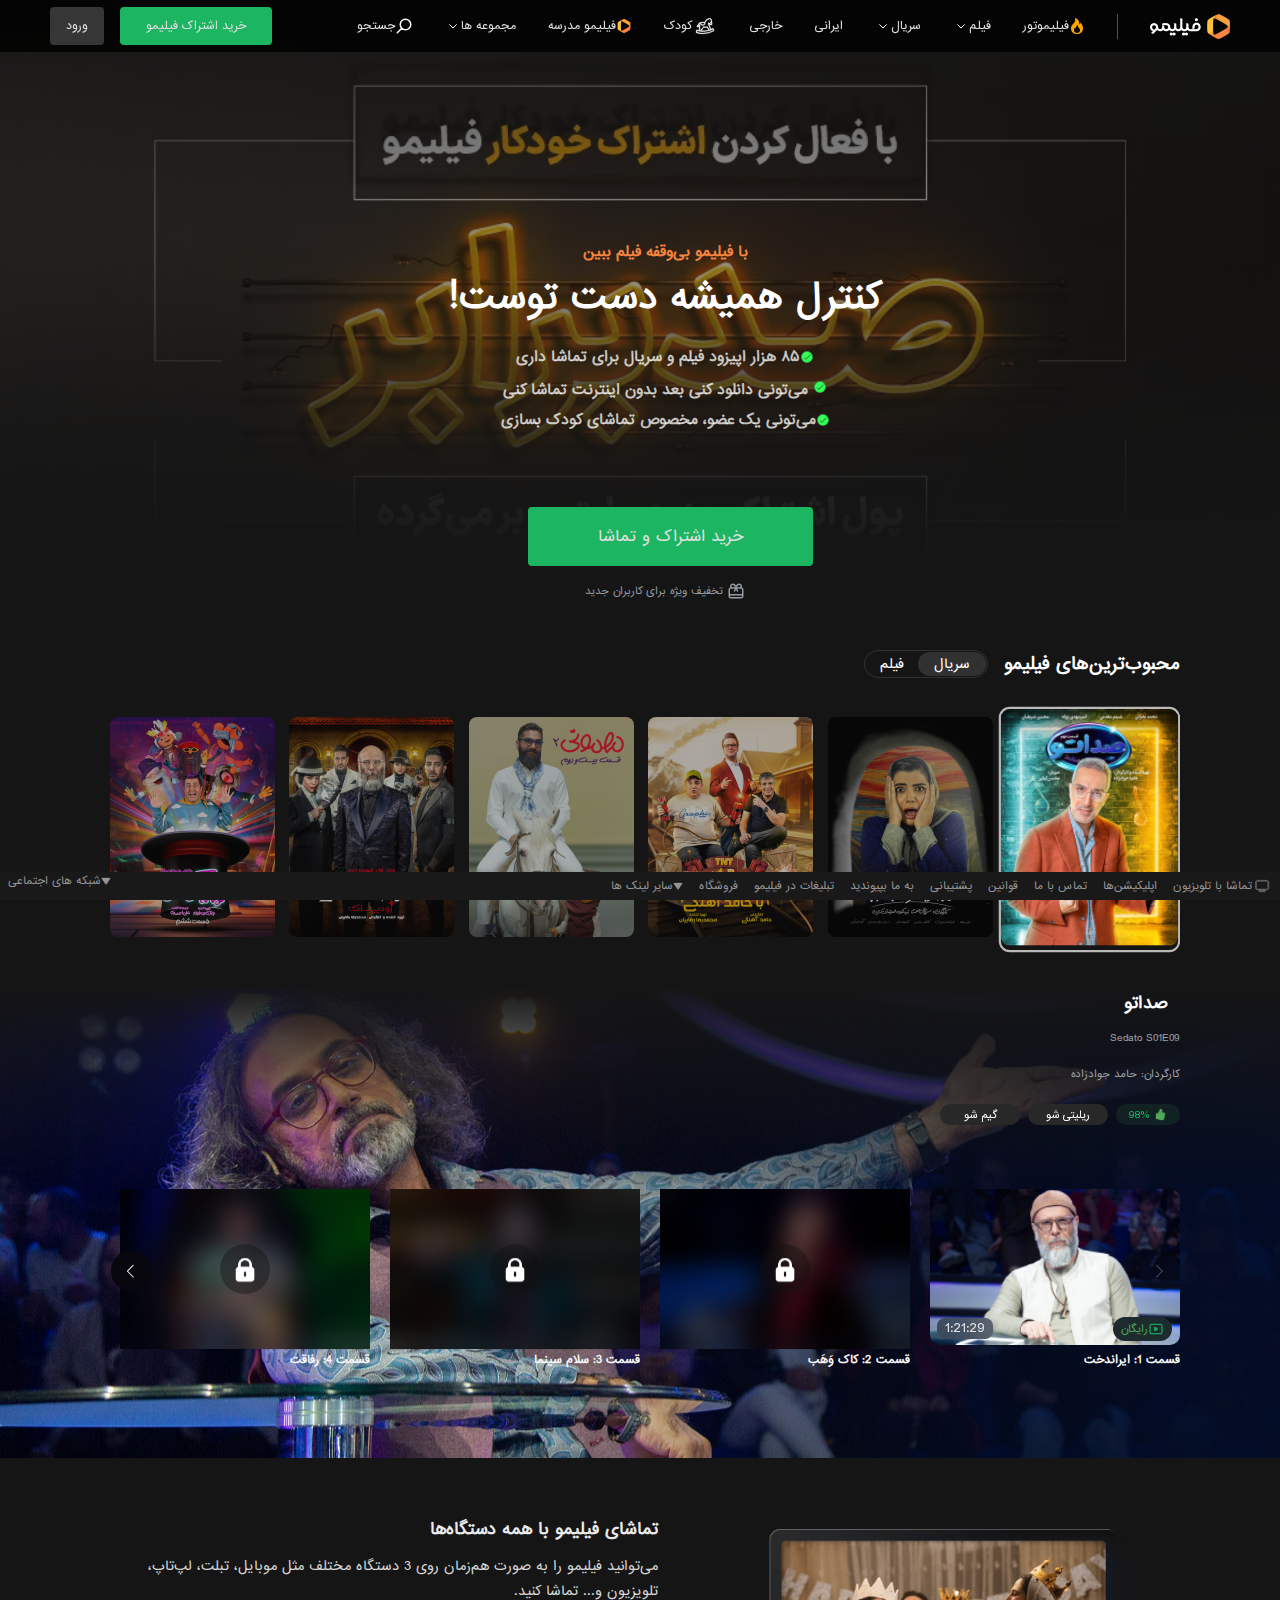
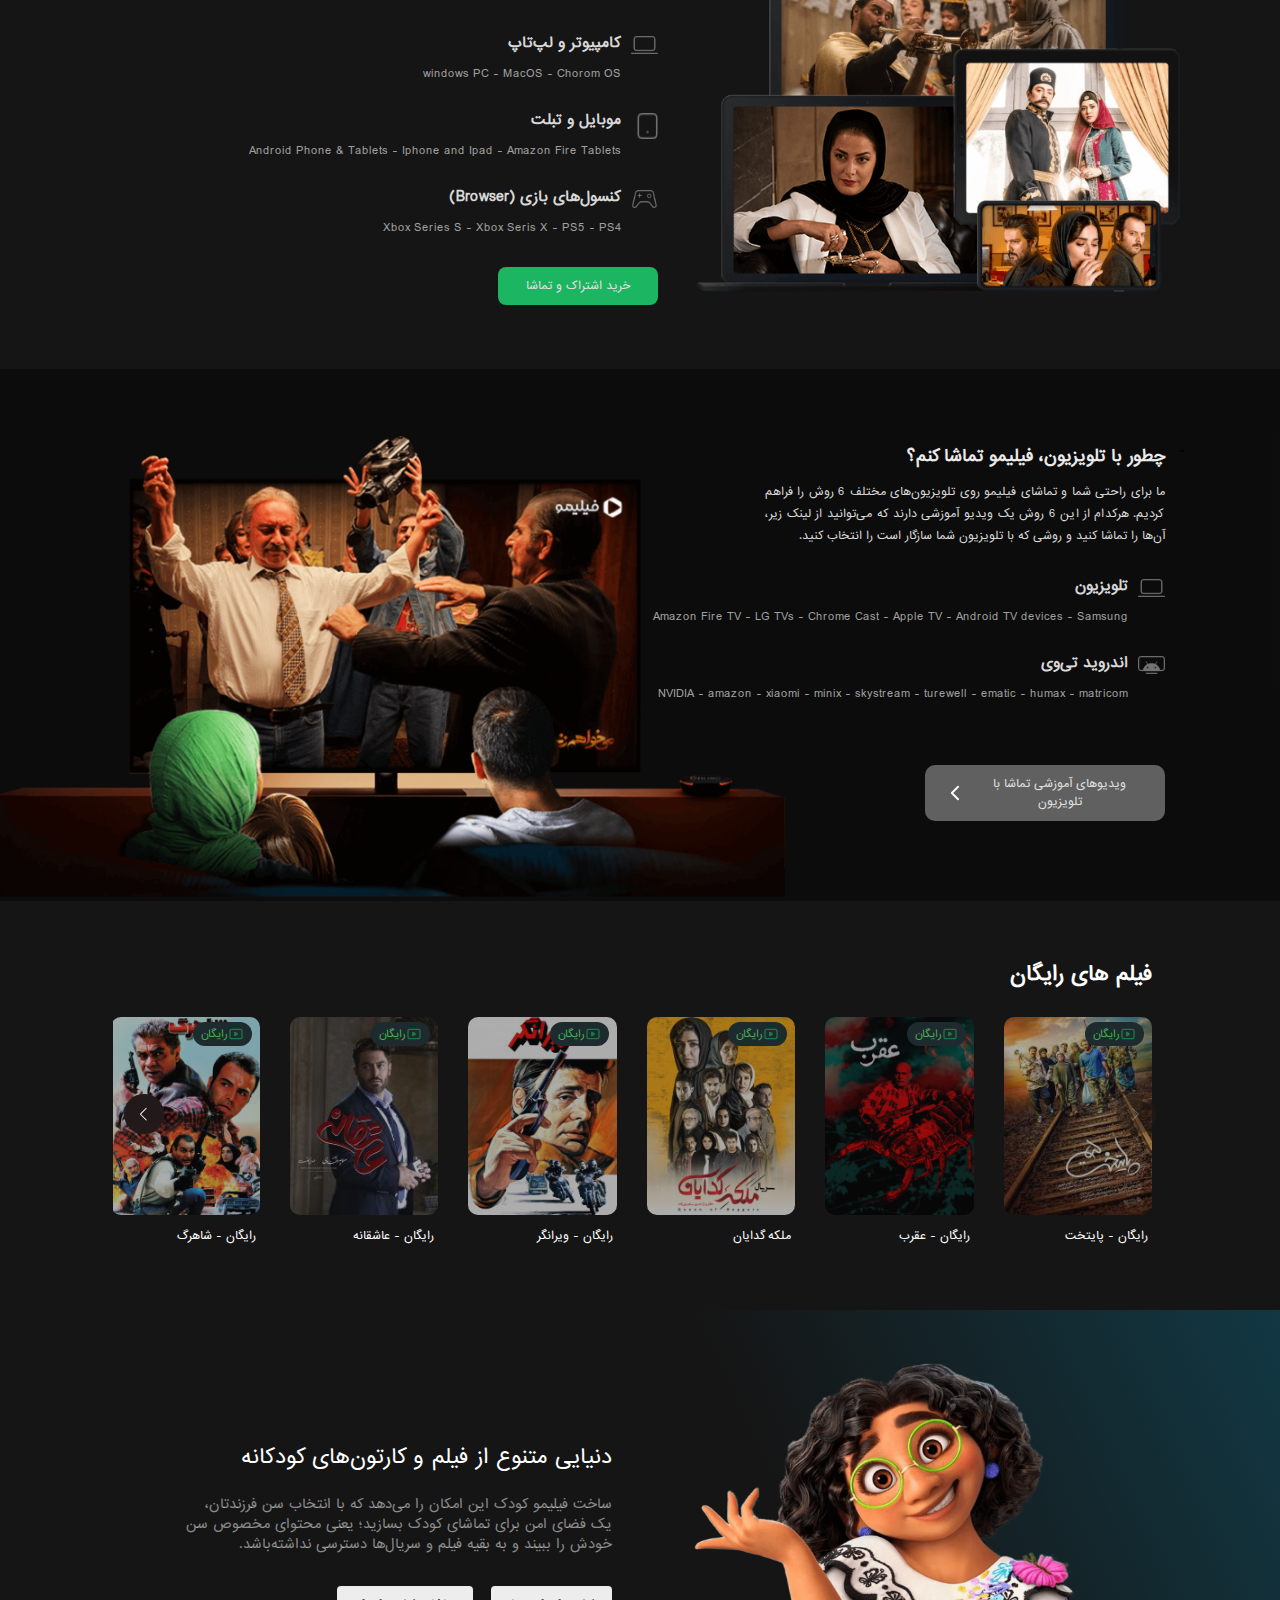
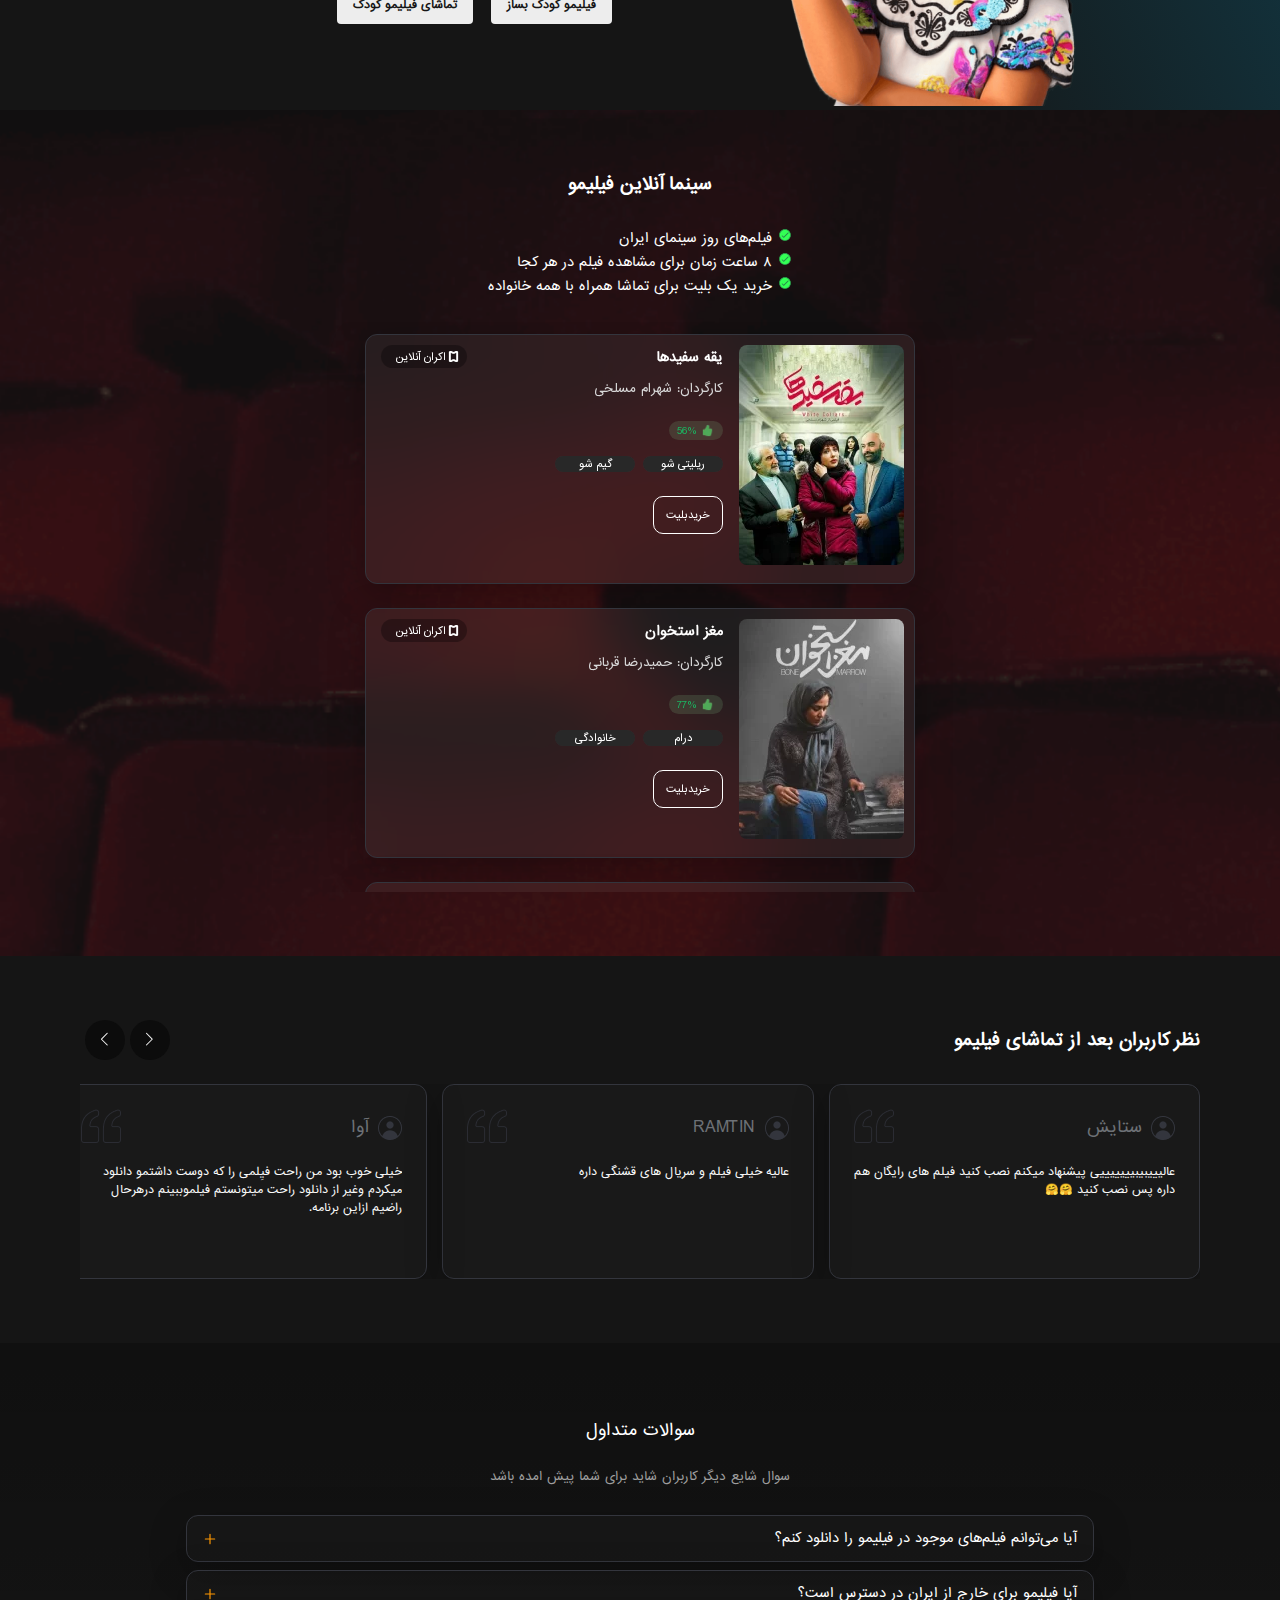
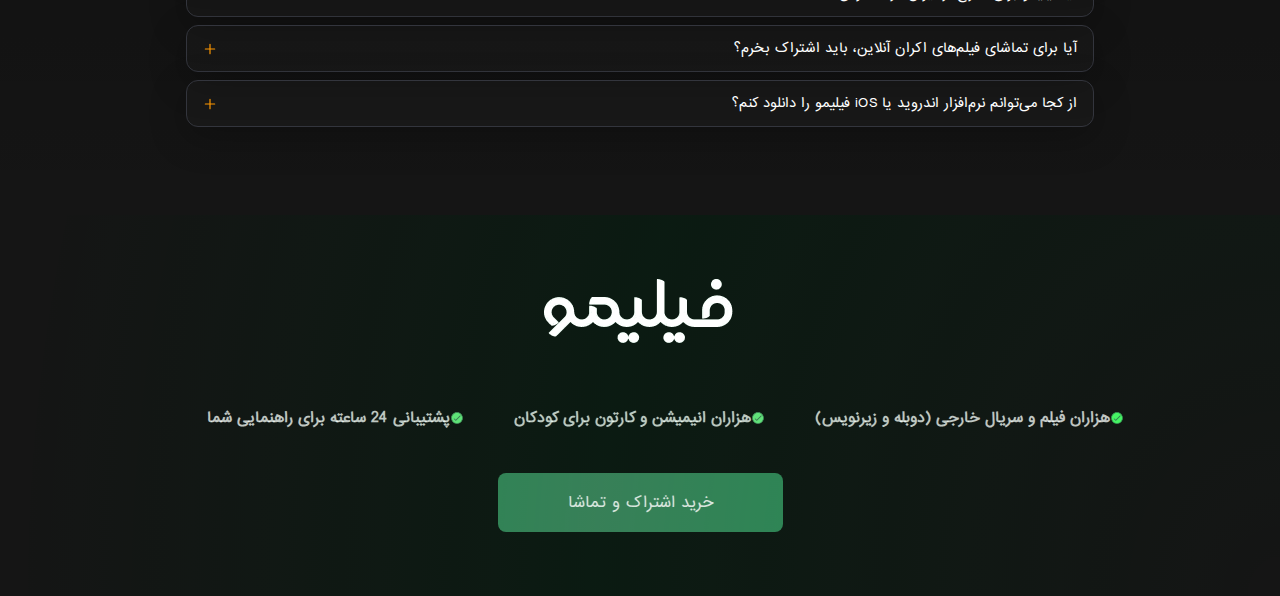
==== commit 91c86a36: "set responsive from 1440px to 768pc #F" ====
--- a/src/index.html
+++ b/src/index.html
@@ -398,37 +398,8 @@
                 >کنترل همیشه دست توست!</span
               >
               <div class="section-detail-list">
-                <div class="section-detail-list-item">
-                  <svg
-                    width="14px"
-                    height="14px"
-                    viewBox="0 0 1024 1024"
-                    class="icon"
-                    version="1.1"
-                    xmlns="http://www.w3.org/2000/svg"
-                    fill="#000000"
-                  >
-                    <g id="SVGRepo_bgCarrier" stroke-width="0"></g>
-                    <g
-                      id="SVGRepo_tracerCarrier"
-                      stroke-linecap="round"
-                      stroke-linejoin="round"
-                    ></g>
-                    <g id="SVGRepo_iconCarrier">
-                      <path
-                        d="M511.891456 928.549888c229.548032 0 415.634432-186.0864 415.634432-415.634432C927.525888 283.3664 741.439488 97.28 511.890432 97.28 282.343424 97.28 96.258048 283.3664 96.258048 512.915456c0 229.548032 186.084352 415.634432 415.634432 415.634432"
-                        fill="#3f5f"
-                      ></path>
-                      <path
-                        d="M436.571136 707.376128l330.3936-330.3936c5.506048-5.507072 8.571904-12.803072 8.633344-20.544512 0.060416-7.85408-2.961408-15.235072-8.511488-20.784128 0.001024-0.012288-0.001024-0.002048-0.001024-0.002048l-0.001024-0.001024c-5.410816-5.409792-12.978176-8.489984-20.687872-8.460288-7.810048 0.032768-15.13984 3.081216-20.640768 8.58112l-309.11488 309.116928-94.99648-94.998528c-5.501952-5.501952-12.833792-8.5504-20.642816-8.58112h-0.115712c-7.69536 0-15.186944 3.08224-20.569088 8.465408-11.360256 11.36128-11.307008 29.899776 0.118784 41.325568l109.924352 109.924352a29.017088 29.017088 0 0 0 4.883456 6.474752c5.658624 5.6576 13.095936 8.482816 20.550656 8.481792a29.31712 29.31712 0 0 0 20.77696-8.604672M511.891456 97.28C282.3424 97.28 96.256 283.3664 96.256 512.915456s186.0864 415.634432 415.635456 415.634432c229.548032 0 415.634432-186.085376 415.634432-415.634432C927.525888 283.365376 741.439488 97.28 511.891456 97.28m0 40.96c50.597888 0 99.661824 9.901056 145.82784 29.427712 44.61056 18.868224 84.683776 45.889536 119.10656 80.31232 34.422784 34.422784 61.444096 74.496 80.313344 119.107584 19.525632 46.164992 29.426688 95.228928 29.426688 145.82784s-9.901056 99.662848-29.426688 145.82784c-18.869248 44.61056-45.89056 84.6848-80.313344 119.107584s-74.496 61.443072-119.10656 80.31232c-46.166016 19.526656-95.229952 29.426688-145.82784 29.426688-50.598912 0-99.662848-9.900032-145.828864-29.426688-44.61056-18.869248-84.683776-45.889536-119.10656-80.31232-34.422784-34.422784-61.444096-74.497024-80.313344-119.107584C147.117056 612.57728 137.216 563.514368 137.216 512.915456s9.901056-99.662848 29.426688-145.82784c18.869248-44.611584 45.89056-84.6848 80.313344-119.107584s74.496-61.444096 119.10656-80.31232C412.228608 148.140032 461.292544 138.24 511.891456 138.24"
-                        fill="#2B7E4C"
-                      ></path>
-                    </g>
-                  </svg>
-                  <span> ۸۵ هزار اپیزود فیلم و سریال برای تماشا داری</span>
-                </div>
-                <div class="section-detail-list-item">
-                  <span>
+                <div class="section-detail-respon-800">
+                  <div class="section-detail-list-item">
                     <svg
                       width="14px"
                       height="14px"
@@ -455,38 +426,70 @@
                         ></path>
                       </g>
                     </svg>
-                    می‌تونی دانلود کنی بعد بدون اینترنت تماشا کنی</span
-                  >
-                </div>
-                <div class="section-detail-list-item">
-                  <svg
-                    width="14px"
-                    height="14px"
-                    viewBox="0 0 1024 1024"
-                    class="icon"
-                    version="1.1"
-                    xmlns="http://www.w3.org/2000/svg"
-                    fill="#000000"
-                  >
-                    <g id="SVGRepo_bgCarrier" stroke-width="0"></g>
-                    <g
-                      id="SVGRepo_tracerCarrier"
-                      stroke-linecap="round"
-                      stroke-linejoin="round"
-                    ></g>
-                    <g id="SVGRepo_iconCarrier">
-                      <path
-                        d="M511.891456 928.549888c229.548032 0 415.634432-186.0864 415.634432-415.634432C927.525888 283.3664 741.439488 97.28 511.890432 97.28 282.343424 97.28 96.258048 283.3664 96.258048 512.915456c0 229.548032 186.084352 415.634432 415.634432 415.634432"
-                        fill="#3f5f"
-                      ></path>
-                      <path
-                        d="M436.571136 707.376128l330.3936-330.3936c5.506048-5.507072 8.571904-12.803072 8.633344-20.544512 0.060416-7.85408-2.961408-15.235072-8.511488-20.784128 0.001024-0.012288-0.001024-0.002048-0.001024-0.002048l-0.001024-0.001024c-5.410816-5.409792-12.978176-8.489984-20.687872-8.460288-7.810048 0.032768-15.13984 3.081216-20.640768 8.58112l-309.11488 309.116928-94.99648-94.998528c-5.501952-5.501952-12.833792-8.5504-20.642816-8.58112h-0.115712c-7.69536 0-15.186944 3.08224-20.569088 8.465408-11.360256 11.36128-11.307008 29.899776 0.118784 41.325568l109.924352 109.924352a29.017088 29.017088 0 0 0 4.883456 6.474752c5.658624 5.6576 13.095936 8.482816 20.550656 8.481792a29.31712 29.31712 0 0 0 20.77696-8.604672M511.891456 97.28C282.3424 97.28 96.256 283.3664 96.256 512.915456s186.0864 415.634432 415.635456 415.634432c229.548032 0 415.634432-186.085376 415.634432-415.634432C927.525888 283.365376 741.439488 97.28 511.891456 97.28m0 40.96c50.597888 0 99.661824 9.901056 145.82784 29.427712 44.61056 18.868224 84.683776 45.889536 119.10656 80.31232 34.422784 34.422784 61.444096 74.496 80.313344 119.107584 19.525632 46.164992 29.426688 95.228928 29.426688 145.82784s-9.901056 99.662848-29.426688 145.82784c-18.869248 44.61056-45.89056 84.6848-80.313344 119.107584s-74.496 61.443072-119.10656 80.31232c-46.166016 19.526656-95.229952 29.426688-145.82784 29.426688-50.598912 0-99.662848-9.900032-145.828864-29.426688-44.61056-18.869248-84.683776-45.889536-119.10656-80.31232-34.422784-34.422784-61.444096-74.497024-80.313344-119.107584C147.117056 612.57728 137.216 563.514368 137.216 512.915456s9.901056-99.662848 29.426688-145.82784c18.869248-44.611584 45.89056-84.6848 80.313344-119.107584s74.496-61.444096 119.10656-80.31232C412.228608 148.140032 461.292544 138.24 511.891456 138.24"
-                        fill="#2B7E4C"
-                      ></path>
-                    </g>
-                  </svg>
-                  <span> می‌تونی یک عضو، مخصوص تماشای کودک بسازی</span>
-                </div>
+                    <span> ۸۵ هزار اپیزود فیلم و سریال برای تماشا داری</span>
+                  </div>
+                  <div class="section-detail-list-item">
+                    <span>
+                      <svg
+                        width="14px"
+                        height="14px"
+                        viewBox="0 0 1024 1024"
+                        class="icon"
+                        version="1.1"
+                        xmlns="http://www.w3.org/2000/svg"
+                        fill="#000000"
+                      >
+                        <g id="SVGRepo_bgCarrier" stroke-width="0"></g>
+                        <g
+                          id="SVGRepo_tracerCarrier"
+                          stroke-linecap="round"
+                          stroke-linejoin="round"
+                        ></g>
+                        <g id="SVGRepo_iconCarrier">
+                          <path
+                            d="M511.891456 928.549888c229.548032 0 415.634432-186.0864 415.634432-415.634432C927.525888 283.3664 741.439488 97.28 511.890432 97.28 282.343424 97.28 96.258048 283.3664 96.258048 512.915456c0 229.548032 186.084352 415.634432 415.634432 415.634432"
+                            fill="#3f5f"
+                          ></path>
+                          <path
+                            d="M436.571136 707.376128l330.3936-330.3936c5.506048-5.507072 8.571904-12.803072 8.633344-20.544512 0.060416-7.85408-2.961408-15.235072-8.511488-20.784128 0.001024-0.012288-0.001024-0.002048-0.001024-0.002048l-0.001024-0.001024c-5.410816-5.409792-12.978176-8.489984-20.687872-8.460288-7.810048 0.032768-15.13984 3.081216-20.640768 8.58112l-309.11488 309.116928-94.99648-94.998528c-5.501952-5.501952-12.833792-8.5504-20.642816-8.58112h-0.115712c-7.69536 0-15.186944 3.08224-20.569088 8.465408-11.360256 11.36128-11.307008 29.899776 0.118784 41.325568l109.924352 109.924352a29.017088 29.017088 0 0 0 4.883456 6.474752c5.658624 5.6576 13.095936 8.482816 20.550656 8.481792a29.31712 29.31712 0 0 0 20.77696-8.604672M511.891456 97.28C282.3424 97.28 96.256 283.3664 96.256 512.915456s186.0864 415.634432 415.635456 415.634432c229.548032 0 415.634432-186.085376 415.634432-415.634432C927.525888 283.365376 741.439488 97.28 511.891456 97.28m0 40.96c50.597888 0 99.661824 9.901056 145.82784 29.427712 44.61056 18.868224 84.683776 45.889536 119.10656 80.31232 34.422784 34.422784 61.444096 74.496 80.313344 119.107584 19.525632 46.164992 29.426688 95.228928 29.426688 145.82784s-9.901056 99.662848-29.426688 145.82784c-18.869248 44.61056-45.89056 84.6848-80.313344 119.107584s-74.496 61.443072-119.10656 80.31232c-46.166016 19.526656-95.229952 29.426688-145.82784 29.426688-50.598912 0-99.662848-9.900032-145.828864-29.426688-44.61056-18.869248-84.683776-45.889536-119.10656-80.31232-34.422784-34.422784-61.444096-74.497024-80.313344-119.107584C147.117056 612.57728 137.216 563.514368 137.216 512.915456s9.901056-99.662848 29.426688-145.82784c18.869248-44.611584 45.89056-84.6848 80.313344-119.107584s74.496-61.444096 119.10656-80.31232C412.228608 148.140032 461.292544 138.24 511.891456 138.24"
+                            fill="#2B7E4C"
+                          ></path>
+                        </g>
+                      </svg>
+                      می‌تونی دانلود کنی بعد بدون اینترنت تماشا کنی</span
+                    >
+                  </div>
+                  <div class="section-detail-list-item">
+                    <svg
+                      width="14px"
+                      height="14px"
+                      viewBox="0 0 1024 1024"
+                      class="icon"
+                      version="1.1"
+                      xmlns="http://www.w3.org/2000/svg"
+                      fill="#000000"
+                    >
+                      <g id="SVGRepo_bgCarrier" stroke-width="0"></g>
+                      <g
+                        id="SVGRepo_tracerCarrier"
+                        stroke-linecap="round"
+                        stroke-linejoin="round"
+                      ></g>
+                      <g id="SVGRepo_iconCarrier">
+                        <path
+                          d="M511.891456 928.549888c229.548032 0 415.634432-186.0864 415.634432-415.634432C927.525888 283.3664 741.439488 97.28 511.890432 97.28 282.343424 97.28 96.258048 283.3664 96.258048 512.915456c0 229.548032 186.084352 415.634432 415.634432 415.634432"
+                          fill="#3f5f"
+                        ></path>
+                        <path
+                          d="M436.571136 707.376128l330.3936-330.3936c5.506048-5.507072 8.571904-12.803072 8.633344-20.544512 0.060416-7.85408-2.961408-15.235072-8.511488-20.784128 0.001024-0.012288-0.001024-0.002048-0.001024-0.002048l-0.001024-0.001024c-5.410816-5.409792-12.978176-8.489984-20.687872-8.460288-7.810048 0.032768-15.13984 3.081216-20.640768 8.58112l-309.11488 309.116928-94.99648-94.998528c-5.501952-5.501952-12.833792-8.5504-20.642816-8.58112h-0.115712c-7.69536 0-15.186944 3.08224-20.569088 8.465408-11.360256 11.36128-11.307008 29.899776 0.118784 41.325568l109.924352 109.924352a29.017088 29.017088 0 0 0 4.883456 6.474752c5.658624 5.6576 13.095936 8.482816 20.550656 8.481792a29.31712 29.31712 0 0 0 20.77696-8.604672M511.891456 97.28C282.3424 97.28 96.256 283.3664 96.256 512.915456s186.0864 415.634432 415.635456 415.634432c229.548032 0 415.634432-186.085376 415.634432-415.634432C927.525888 283.365376 741.439488 97.28 511.891456 97.28m0 40.96c50.597888 0 99.661824 9.901056 145.82784 29.427712 44.61056 18.868224 84.683776 45.889536 119.10656 80.31232 34.422784 34.422784 61.444096 74.496 80.313344 119.107584 19.525632 46.164992 29.426688 95.228928 29.426688 145.82784s-9.901056 99.662848-29.426688 145.82784c-18.869248 44.61056-45.89056 84.6848-80.313344 119.107584s-74.496 61.443072-119.10656 80.31232c-46.166016 19.526656-95.229952 29.426688-145.82784 29.426688-50.598912 0-99.662848-9.900032-145.828864-29.426688-44.61056-18.869248-84.683776-45.889536-119.10656-80.31232-34.422784-34.422784-61.444096-74.497024-80.313344-119.107584C147.117056 612.57728 137.216 563.514368 137.216 512.915456s9.901056-99.662848 29.426688-145.82784c18.869248-44.611584 45.89056-84.6848 80.313344-119.107584s74.496-61.444096 119.10656-80.31232C412.228608 148.140032 461.292544 138.24 511.891456 138.24"
+                          fill="#2B7E4C"
+                        ></path>
+                      </g>
+                    </svg>
+                    <span> می‌تونی یک عضو، مخصوص تماشای کودک بسازی</span>
+                  </div>
+                </div>
+              
               </div>
               <div class="section-wrapper-buttoon section-detail-list-item">
                 <button class="btn licence-btn section-wrapper-btn">
--- a/src/style/section-wrapper.css
+++ b/src/style/section-wrapper.css
@@ -1,118 +1,210 @@
-.section-wrapper{
-     touch-action: pan-y;
-     width: 100%;
-     height:600px ;
-     padding-top:50px; 
-     position: relative;
-}
-
-.back-img{
-     background-image: url(../assets/Images/backgroundPoster.jpeg);
-     background-repeat: no-repeat;
-     background-size:cover;
-     background-position: center;
-     height: 100%;
-     position: absolute;
-     top: 0;
-     right: 0;
-     left: 0;
-     padding-top: 30px;
-
-}
-
-
-.color-gradient{
-     z-index: 2;
-     position: absolute;
-     top: 0;
-     bottom: 0;
-     left: 0;
-     right: 0;
-}
-
-.color-gradient1{
-     background: linear-gradient(186.97deg,rgba(21,21,21,0) 5.45%,#151515 94.55%);
-}
-
-.color-gradient2{
-     background: radial-gradient(130% 44% at 41% 40%,rgba(0,0,0,0) 0,#151515 100%);
-}
-
-.section-wrapper-details{
-     z-index: 5;
-     padding: 0 100px;
-     display: flex;
-     justify-content: center;
-   
-}
-
-.details{
-     position: absolute;
-     display: flex;
-     flex-direction: column;
-     align-items: center;
-     justify-content: center;
-     bottom: 64px;
-     z-index: 5;
+.section-wrapper {
+  touch-action: pan-y;
+  width: 100%;
+  height: 600px;
+  padding-top: 50px;
+  position: relative;
+}
+
+.back-img {
+  background-image: url(../assets/Images/backgroundPoster.jpeg);
+  background-repeat: no-repeat;
+  background-size: cover;
+  background-position: center;
+  height: 100%;
+  position: absolute;
+  top: 0;
+  right: 0;
+  left: 0;
+  padding-top: 30px;
+}
+
+.color-gradient {
+  z-index: 2;
+  position: absolute;
+  top: 0;
+  bottom: 0;
+  left: 0;
+  right: 0;
+}
+
+.color-gradient1 {
+  background: linear-gradient(
+    186.97deg,
+    rgba(21, 21, 21, 0) 5.45%,
+    #151515 94.55%
+  );
+}
+
+.color-gradient2 {
+  background: radial-gradient(
+    130% 44% at 41% 40%,
+    rgba(0, 0, 0, 0) 0,
+    #151515 100%
+  );
+}
+
+.section-wrapper-details {
+  z-index: 5;
+  padding: 0 100px;
+  display: flex;
+  justify-content: center;
+}
+
+.details {
+  position: absolute;
+  display: flex;
+  flex-direction: column;
+  align-items: center;
+  justify-content: center;
+  bottom: 64px;
+  z-index: 5;
 }
 
 .section-detail-list {
-     display: flex;
-     justify-content: space-evenly;
-     align-items: center;
-     text-align: center;
-     margin-bottom: 64px;
-}
-
-.section-detail-list-item{
-     margin-bottom: 16px;
-     text-align: center;
-     font-weight: 700;
-     font-size: 14px;
-     margin-left: 50px;
-     color: var(--footer-text-item-list-color);
-     display: flex;
-     align-items: center;
-     justify-content: center;
-}
-
-
-.title{
- font-weight: 700;
- font-size: 35px;
- line-height: 40px;
- margin-bottom: 32px;
- color: var(--footer-text-color-item-hover);
-}
-
-
-.small-title{
-     font-weight: 700;
-     font-size: 14px;
-     line-height: 20px;
-     color: #f4843f 
-}
-
-.section-wrapper-btn{
-     width: 285px;
-     padding : 17px 0px;
-     font-size: 15px;
+  display: flex;
+  justify-content: center;
+  align-items: center;
+  margin-bottom: 64px;
+}
+
+.section-detail-list-item {
+  margin-bottom: 16px;
+  text-align: center;
+  font-weight: 700;
+  font-size: 14px;
+  margin-left: 50px;
+  color: var(--footer-text-item-list-color);
+  display: flex;
+  align-items: center;
+  justify-content: center;
+}
+
+.title {
+  font-weight: 700;
+  font-size: 35px;
+  line-height: 40px;
+  margin-bottom: 32px;
+  color: var(--footer-text-color-item-hover);
+}
+
+.small-title {
+  font-weight: 700;
+  font-size: 14px;
+  line-height: 20px;
+  color: #f4843f;
+}
+
+.section-wrapper-btn {
+  width: 285px;
+  padding: 17px 0px;
+  font-size: 15px;
+  font-weight: 500;
+}
+
+.section-wrapper-gift {
+  color: var(--footer-text-gift-color);
+  font-size: 10px;
+  font-weight: 400;
+  display: flex;
+  align-items: center;
+}
+
+.section-wrapper-gift svg {
+  margin-left: 4px;
+}
+
+/* Responsive PART */
+
+@media screen and (max-width: 1110px) {
+  .section-wrapper-details {
+    padding: 0 20px;
+  }
+
+  .section-detail-list-item span{
      font-weight: 500;
-}
-
-.section-wrapper-gift{
-     color: var(--footer-text-gift-color);
-     font-size: 10px;
-     font-weight: 400;
-     display: flex;
-     align-items: center;
-}
-
-.section-wrapper-gift svg {
-     margin-left: 4px;
-}
-
-/* Responsive PART */
+     font-size: 12px;
+   }
+
+}
+
+@media screen and (max-width: 1000px) {
+     .section-detail-list-item span{
+        font-weight: 700;
+        font-size: 11px;
+      }
+
+      .section-detail-list-item {
+          margin-left: 20px;
+        }
+
+        .title{
+          font-size: 25px;
+        }
+
+        .small-title{
+          font-size: 12px;
+        }
+   }
+
+   @media screen and (max-width : 830px) {
+     .section-detail-list{
+          display: flex;
+          flex-direction: column;
+          align-items: center; 
+     }
+
+     .section-detail-respon-800{
+          display: flex;
+          flex-direction: column;
+          align-items: flex-start;
+          justify-content: center;
+          padding-right: 3px;
+     }
+
+     .section-detail-list-item span{
+          font-weight: 700;
+          font-size: 14px;
+        }
+  
+          .title{
+            font-size: 30px;
+          }
+  
+          .small-title{
+            font-size: 14px;
+          }
+
+          .section-wrapper-btn {
+               width: 200px;
+             }
+
+             .section-wrapper-gift span {
+               font-size: 5px;
+               font-weight: 300;
+              
+             }
+   }
+
+   @media screen and (max-width : 500px) {
+     .section-detail-list-item span{
+          font-weight: 700;
+          font-size: 13px;
+        }
+  
+          .title{
+            font-size: 20px;
+          }
+  
+          .small-title{
+            font-size: 12px;
+          }
+
+          .section-wrapper-btn {
+               width: 150px;
+               font-size: 12px;
+             }
+   }
 
 
 /* End of responsive part*/
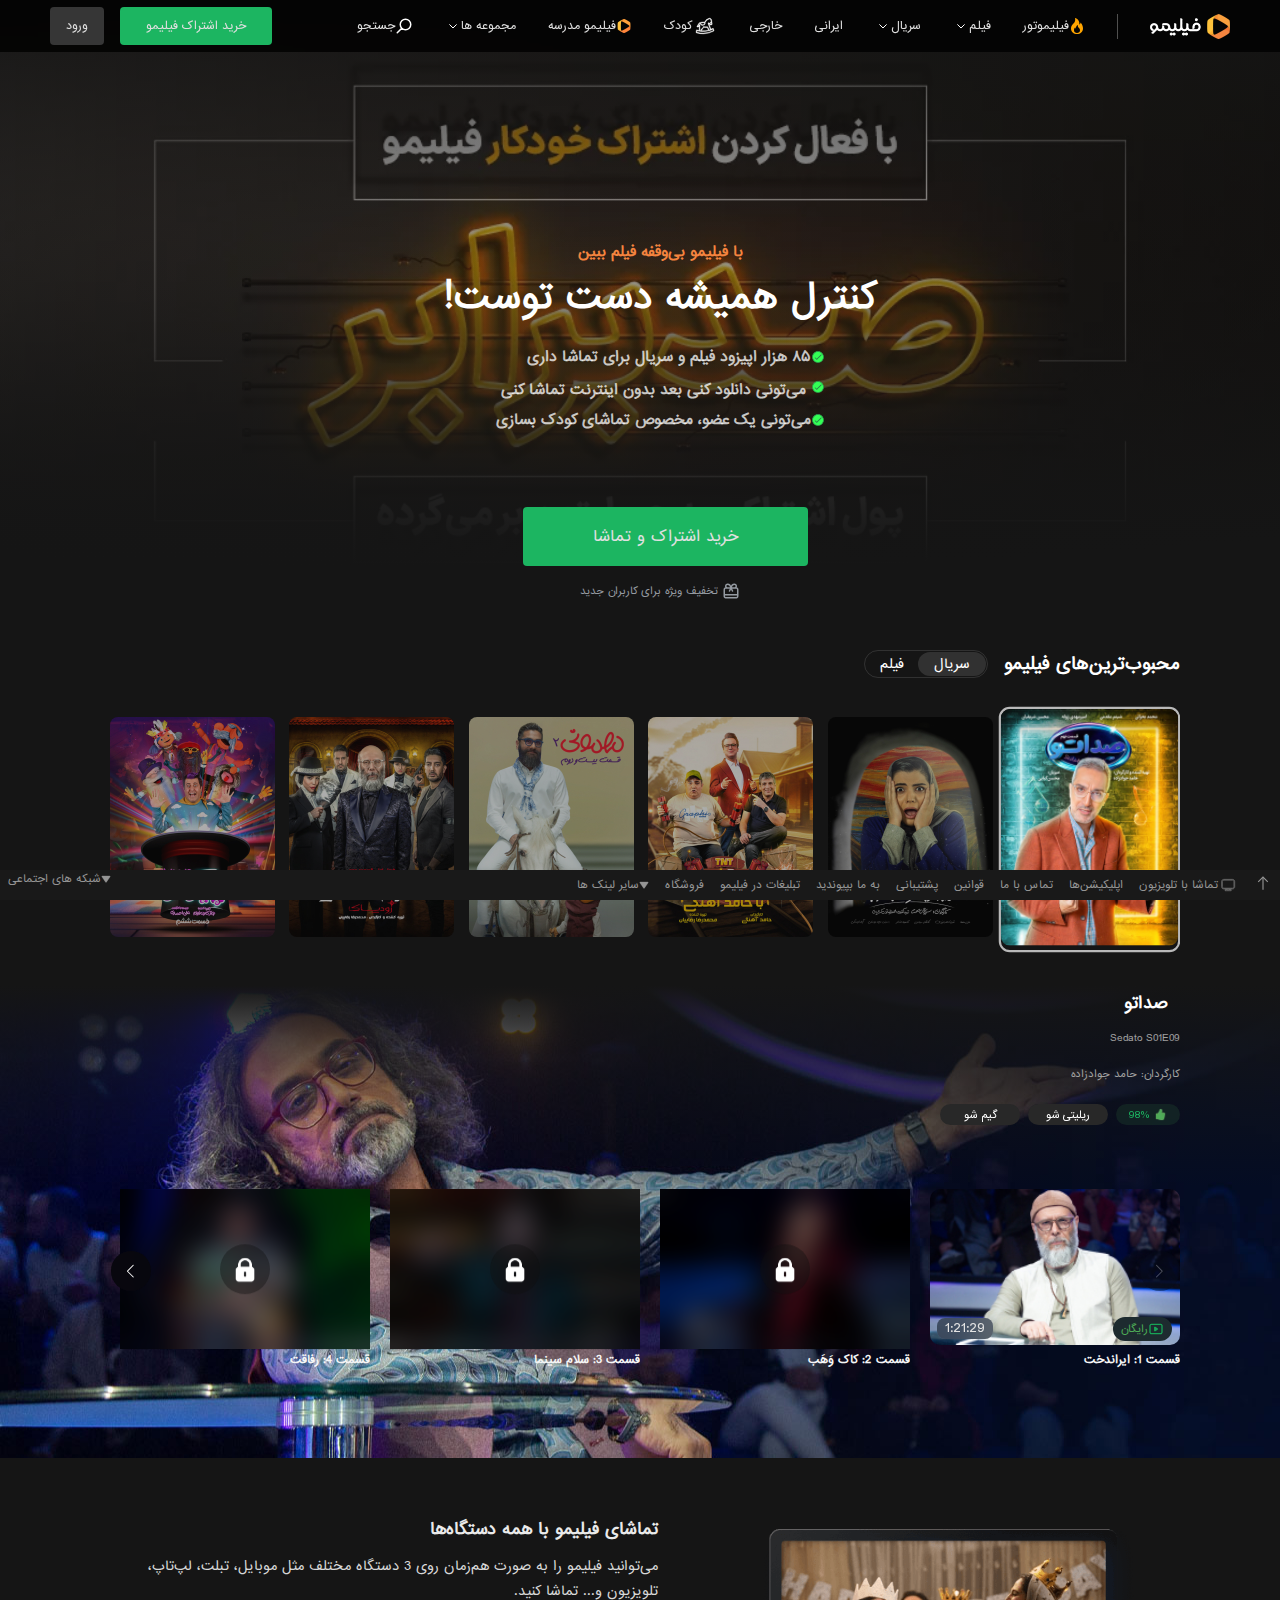
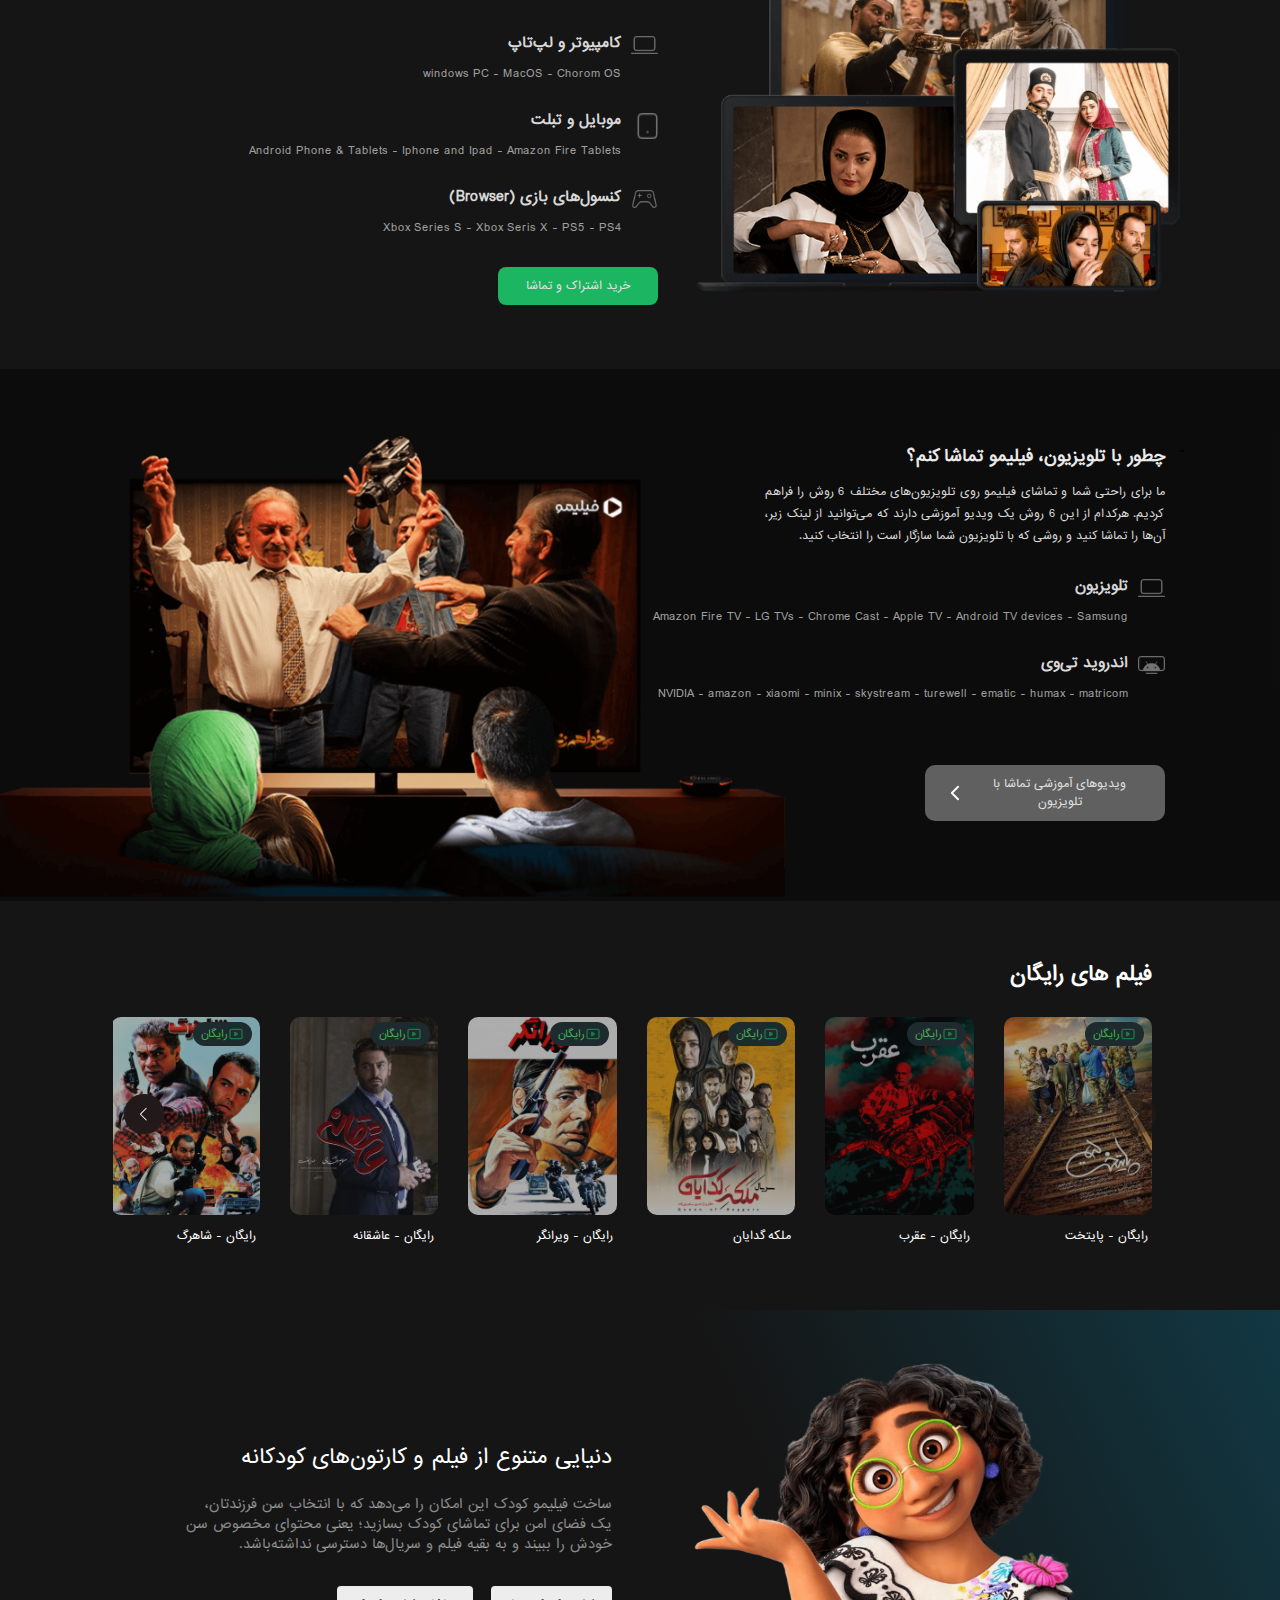
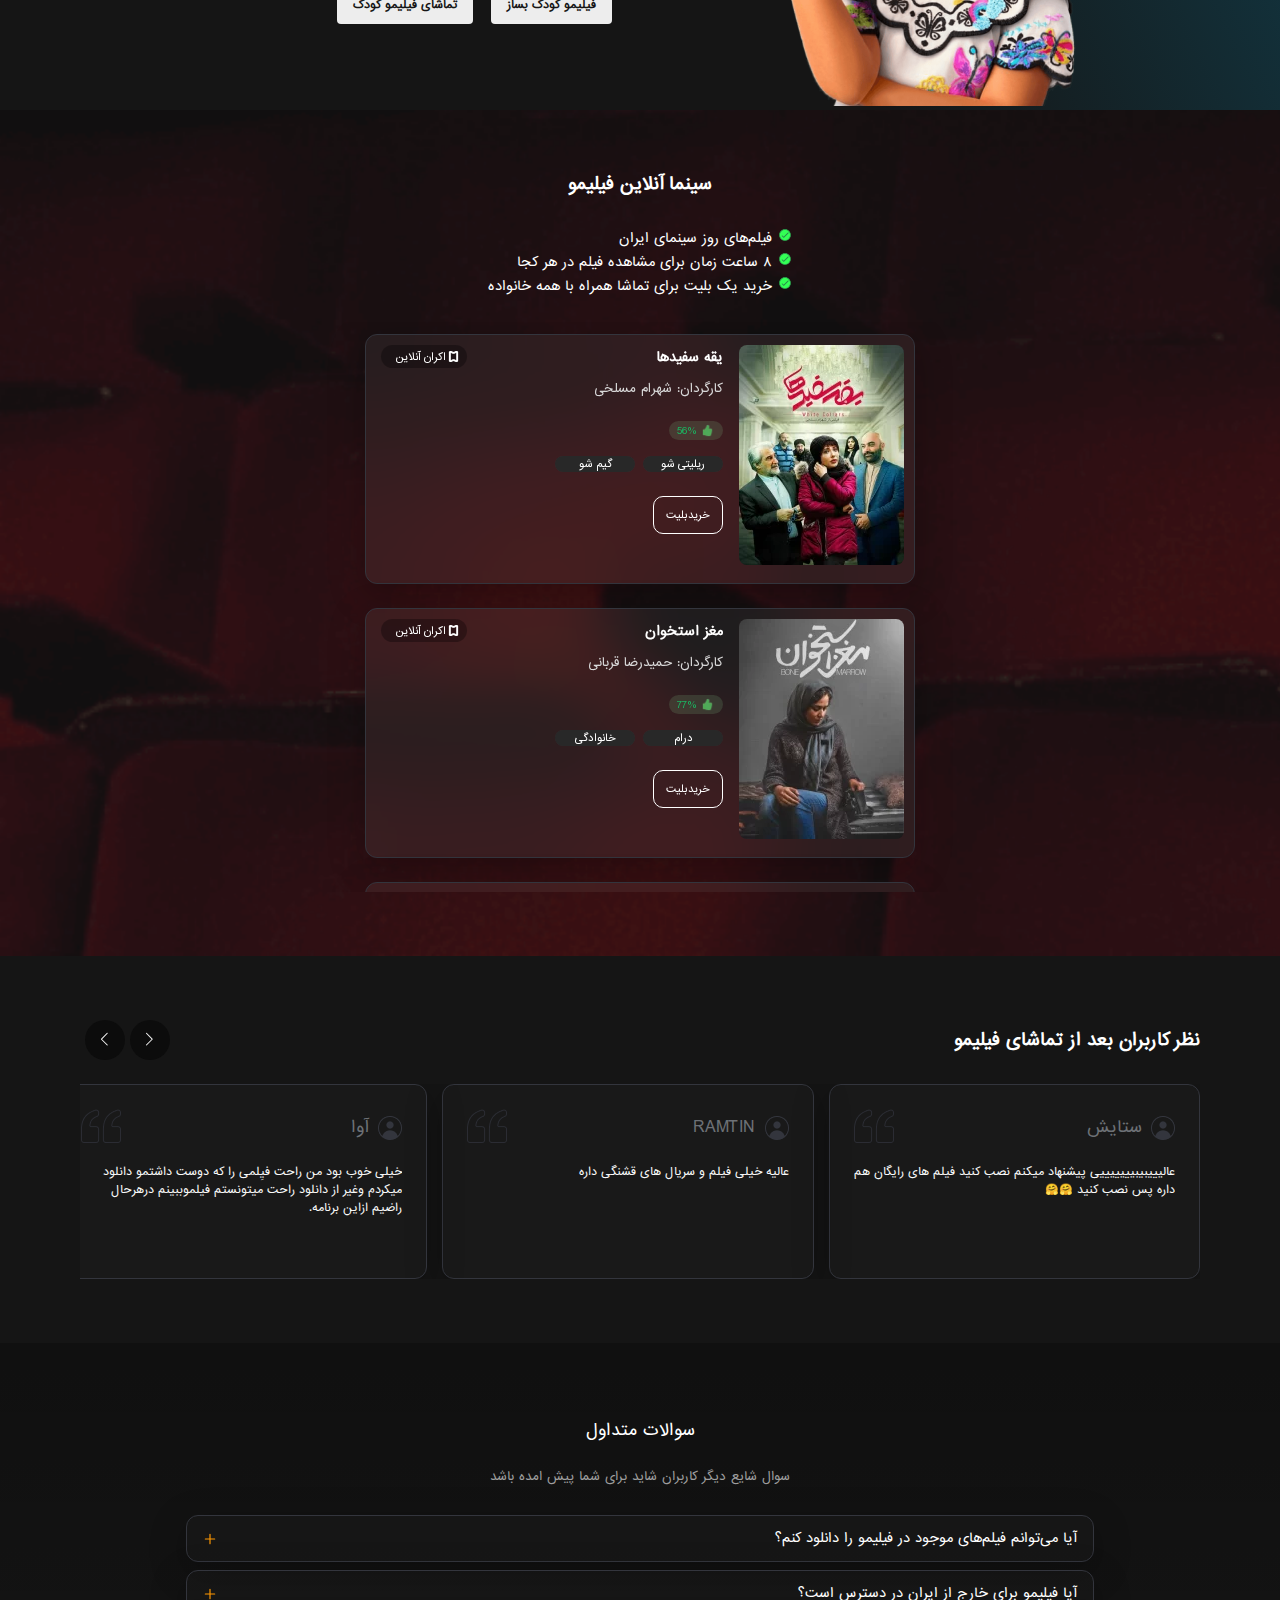
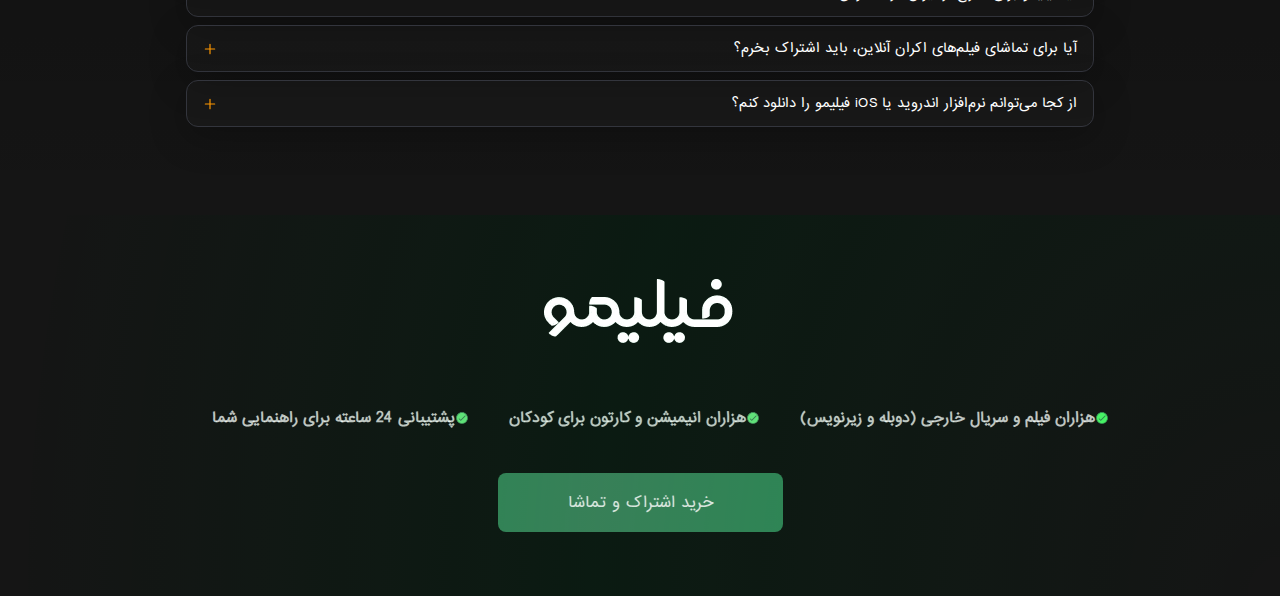
==== commit 28ac8c59: "start responsivig footer part and add top arrow svg to footer-item #F" ====
--- a/src/index.html
+++ b/src/index.html
@@ -489,7 +489,6 @@
                     <span> می‌تونی یک عضو، مخصوص تماشای کودک بسازی</span>
                   </div>
                 </div>
-              
               </div>
               <div class="section-wrapper-buttoon section-detail-list-item">
                 <button class="btn licence-btn section-wrapper-btn">
@@ -1712,6 +1711,46 @@
       <div class="footer-link">
         <ul>
           <li class="footer-link-item">
+            <svg class="arrow-top-footer"
+              version="1.1"
+              id="Layer_1"
+              xmlns="http://www.w3.org/2000/svg"
+              xmlns:xlink="http://www.w3.org/1999/xlink"
+              viewBox="0 0 32 32"
+              enable-background="new 0 0 32 32"
+              xml:space="preserve"
+              width="18px"
+              height="18px"
+              fill="#000000"
+            >
+              <g id="SVGRepo_bgCarrier" stroke-width="0"></g>
+              <g
+                id="SVGRepo_tracerCarrier"
+                stroke-linecap="round"
+                stroke-linejoin="round"
+              ></g>
+              <g id="SVGRepo_iconCarrier">
+                <line
+                  fill="none"
+                  stroke="#959595"
+                  stroke-width="2"
+                  stroke-miterlimit="10"
+                  x1="16"
+                  y1="6"
+                  x2="16"
+                  y2="28"
+                ></line>
+                <polyline
+                  fill="none"
+                  stroke="#959595"
+                  stroke-width="2"
+                  stroke-miterlimit="10"
+                  points="7.5,14 16,5.5 24.5,14 "
+                ></polyline>
+              </g>
+            </svg>
+          </li>
+          <li class="footer-link-item">
             <a href="">
               <svg
                 xmlns="http://www.w3.org/2000/svg"
--- a/src/style/footer.css
+++ b/src/style/footer.css
@@ -105,3 +105,9 @@
   visibility: visible;
   transition: all 0.3s ease-in;
 }
+
+
+/* Responsive part*/
+
+
+/*Responsive part*/--- a/src/style/section-wrapper.css
+++ b/src/style/section-wrapper.css
@@ -73,11 +73,11 @@
   text-align: center;
   font-weight: 700;
   font-size: 14px;
-  margin-left: 50px;
+  margin-left: 40px;
   color: var(--footer-text-item-list-color);
   display: flex;
-  align-items: center;
-  justify-content: center;
+  align-items: flex-start;
+  justify-content: flex-start;
 }
 
 .title {
@@ -121,90 +121,100 @@
     padding: 0 20px;
   }
 
-  .section-detail-list-item span{
-     font-weight: 500;
-     font-size: 12px;
-   }
-
+  .section-detail-list-item span {
+    font-weight: 500;
+    font-size: 12px;
+  }
 }
 
 @media screen and (max-width: 1000px) {
-     .section-detail-list-item span{
-        font-weight: 700;
-        font-size: 11px;
-      }
-
-      .section-detail-list-item {
-          margin-left: 20px;
-        }
-
-        .title{
-          font-size: 25px;
-        }
-
-        .small-title{
-          font-size: 12px;
-        }
-   }
-
-   @media screen and (max-width : 830px) {
-     .section-detail-list{
-          display: flex;
-          flex-direction: column;
-          align-items: center; 
-     }
-
-     .section-detail-respon-800{
-          display: flex;
-          flex-direction: column;
-          align-items: flex-start;
-          justify-content: center;
-          padding-right: 3px;
-     }
-
-     .section-detail-list-item span{
-          font-weight: 700;
-          font-size: 14px;
-        }
-  
-          .title{
-            font-size: 30px;
-          }
-  
-          .small-title{
-            font-size: 14px;
-          }
-
-          .section-wrapper-btn {
-               width: 200px;
-             }
-
-             .section-wrapper-gift span {
-               font-size: 5px;
-               font-weight: 300;
-              
-             }
-   }
-
-   @media screen and (max-width : 500px) {
-     .section-detail-list-item span{
-          font-weight: 700;
-          font-size: 13px;
-        }
-  
-          .title{
-            font-size: 20px;
-          }
-  
-          .small-title{
-            font-size: 12px;
-          }
-
-          .section-wrapper-btn {
-               width: 150px;
-               font-size: 12px;
-             }
-   }
-
+  .section-detail-list-item span {
+    font-weight: 700;
+    font-size: 11px;
+  }
+
+  .section-detail-list-item {
+    margin-left: 20px;
+  }
+
+  .title {
+    font-size: 25px;
+  }
+
+  .small-title {
+    font-size: 12px;
+  }
+}
+
+@media screen and (max-width: 830px) {
+  .section-detail-list {
+    display: flex;
+    flex-direction: column;
+    align-items: center;
+  }
+
+  .section-detail-respon-800 {
+    display: flex;
+    flex-direction: column;
+    align-items: flex-start;
+    justify-content: center;
+    padding-right: 3px;
+  }
+
+  .section-detail-list-item span {
+    font-weight: 700;
+    font-size: 14px;
+  }
+
+  .title {
+    font-size: 30px;
+  }
+
+  .small-title {
+    font-size: 14px;
+  }
+
+  .section-wrapper-btn {
+    width: 200px;
+  }
+
+  .section-wrapper-gift span {
+    font-size: 10px;
+    font-weight: 350;
+  }
+
+  .section-wrapper-gift svg {
+    width: 15px;
+  }
+}
+
+@media screen and (max-width: 500px) {
+  .section-detail-list-item span {
+    font-weight: 700;
+    font-size: 13px;
+  }
+
+  .title {
+    font-size: 20px;
+  }
+
+  .small-title {
+    font-size: 12px;
+  }
+
+  .section-wrapper-btn {
+    width: 150px;
+    font-size: 12px;
+  }
+
+  .section-wrapper-gift span {
+    font-size: 9px;
+    font-weight: 300;
+  }
+
+  .section-wrapper-gift svg {
+    width: 13px;
+  }
+}
 
 /* End of responsive part*/
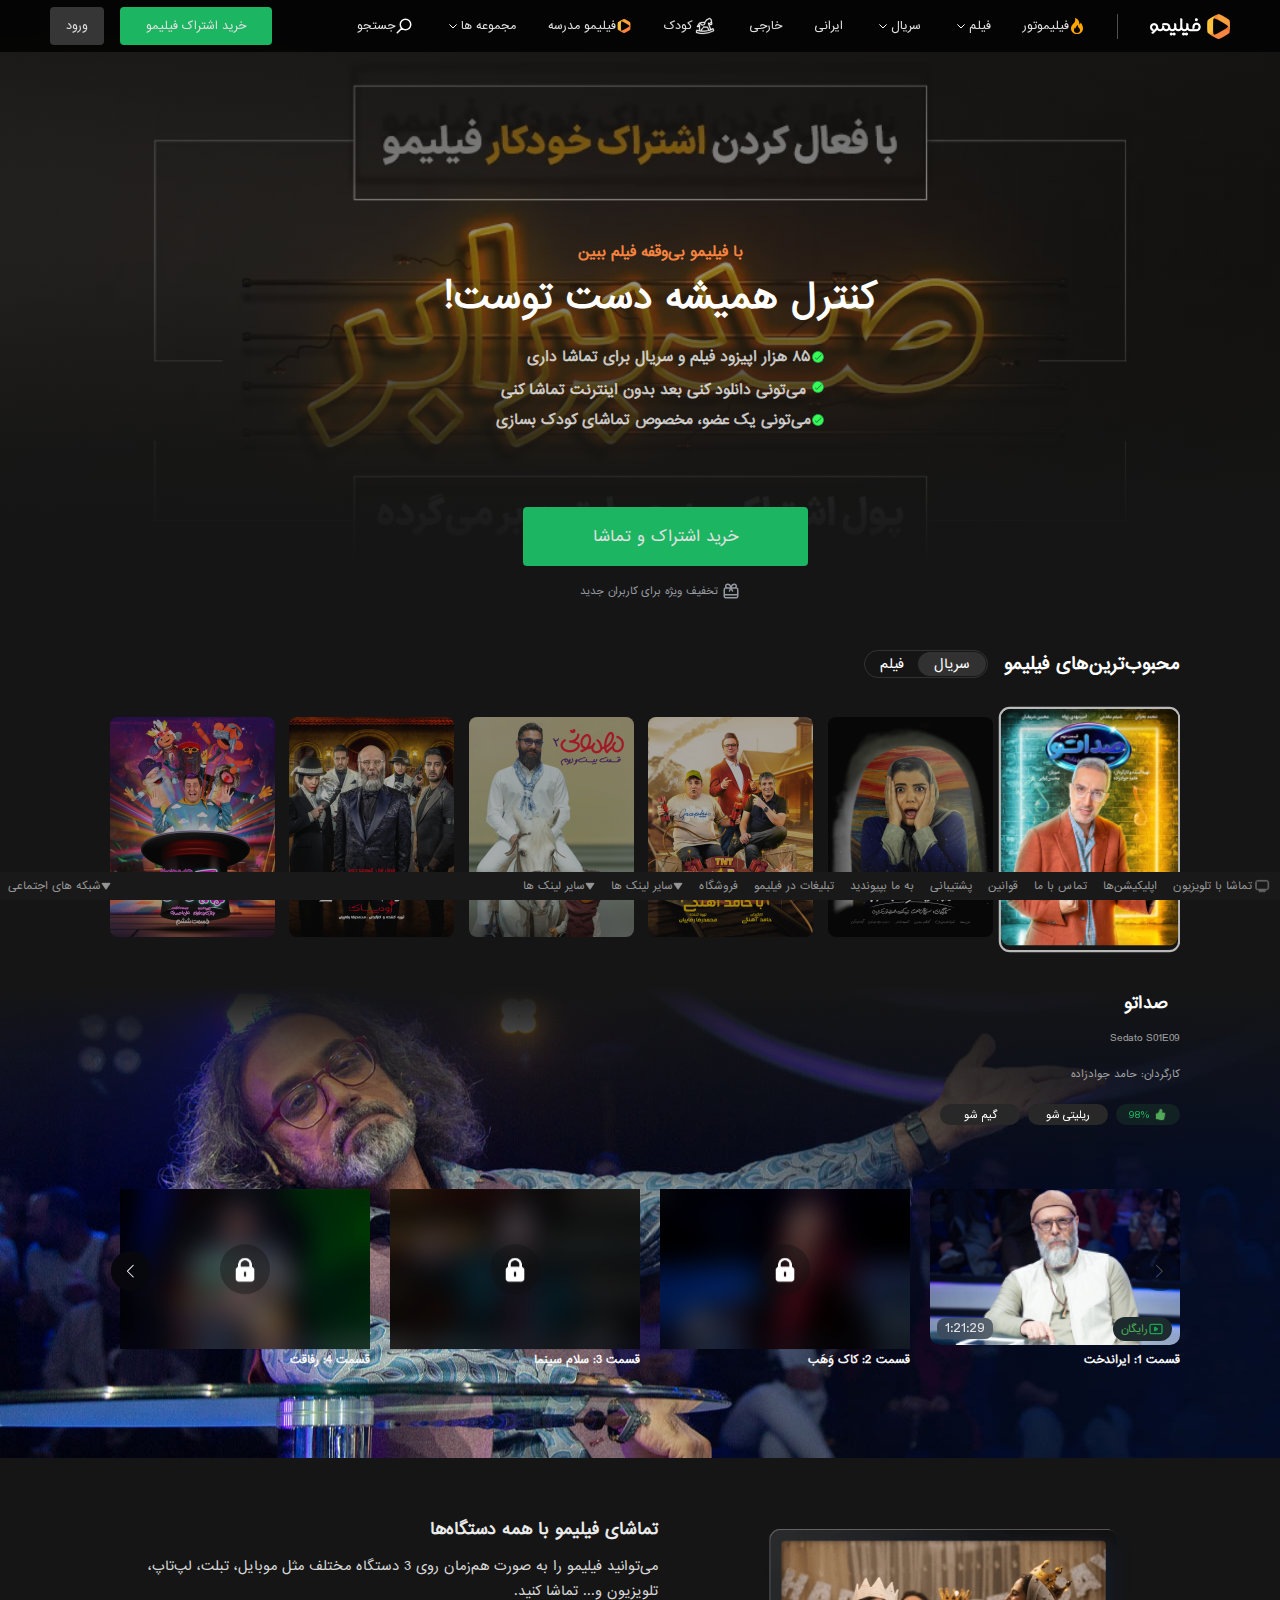
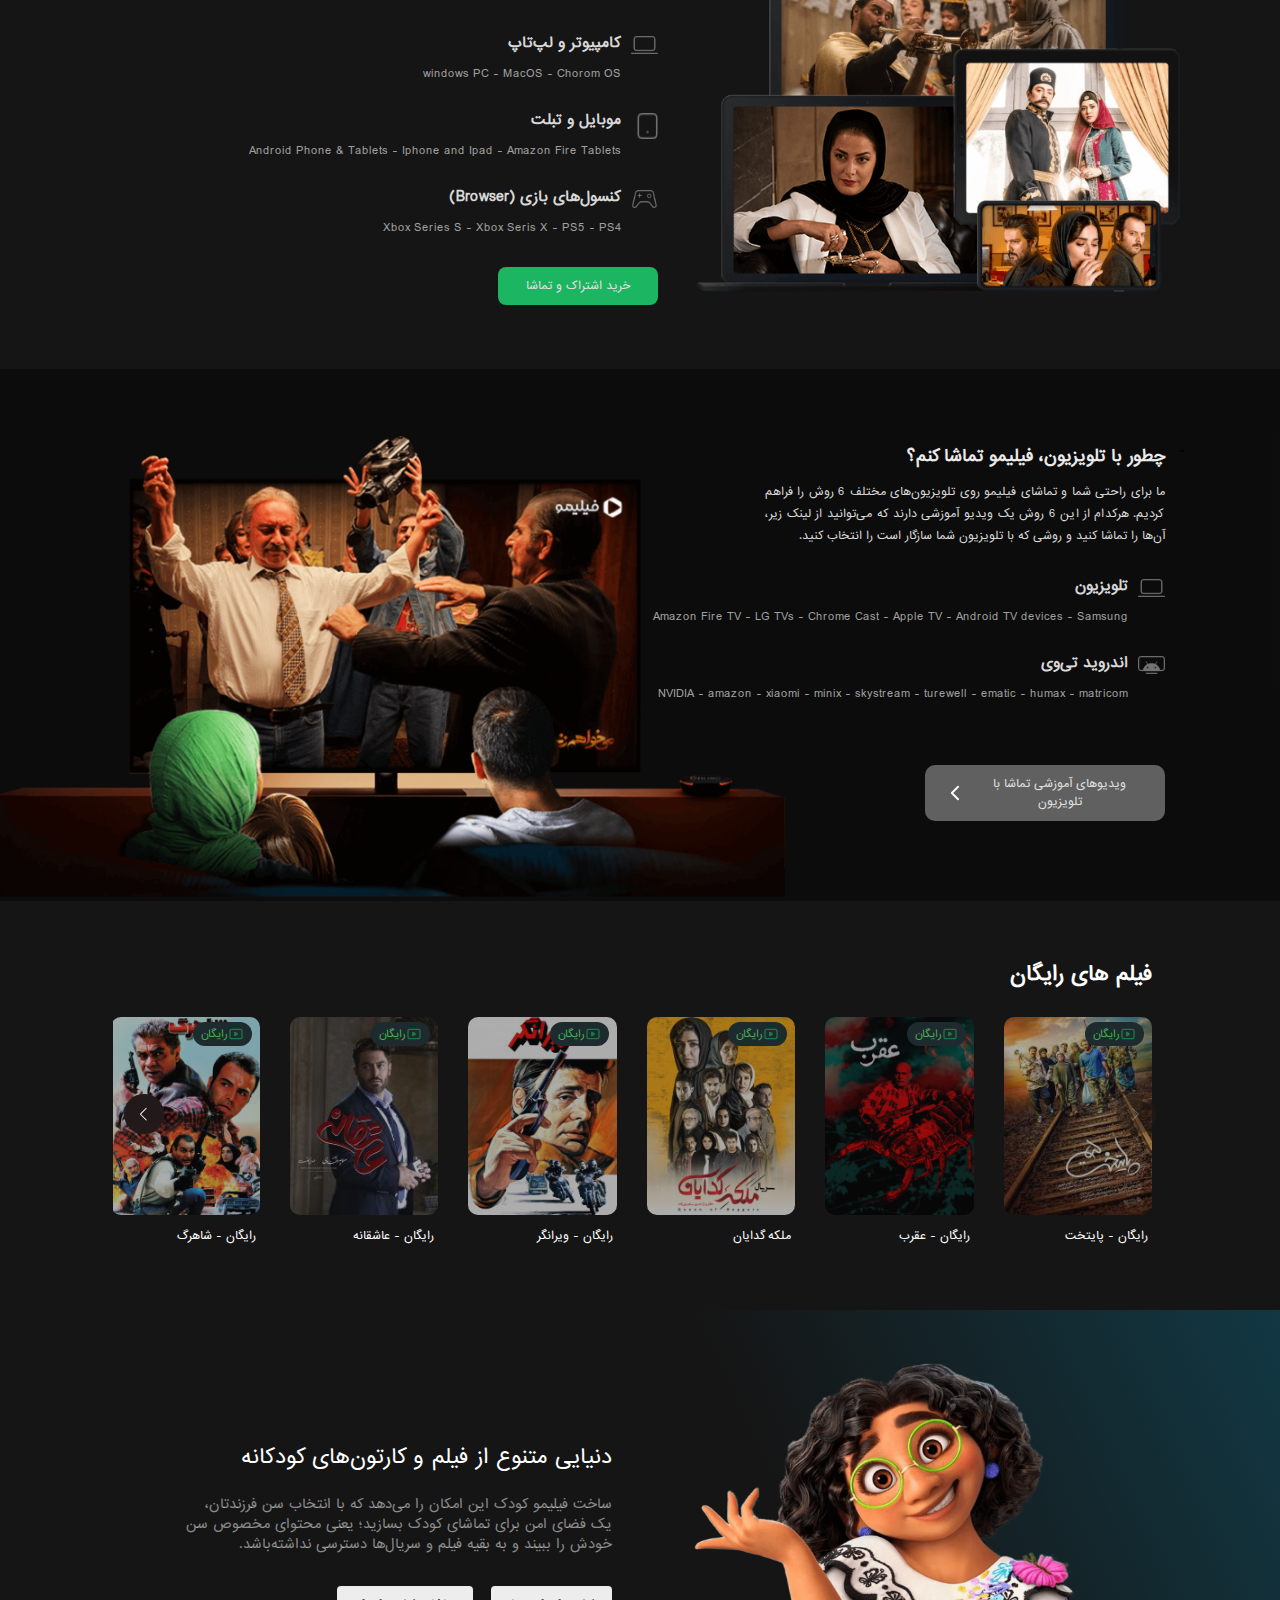
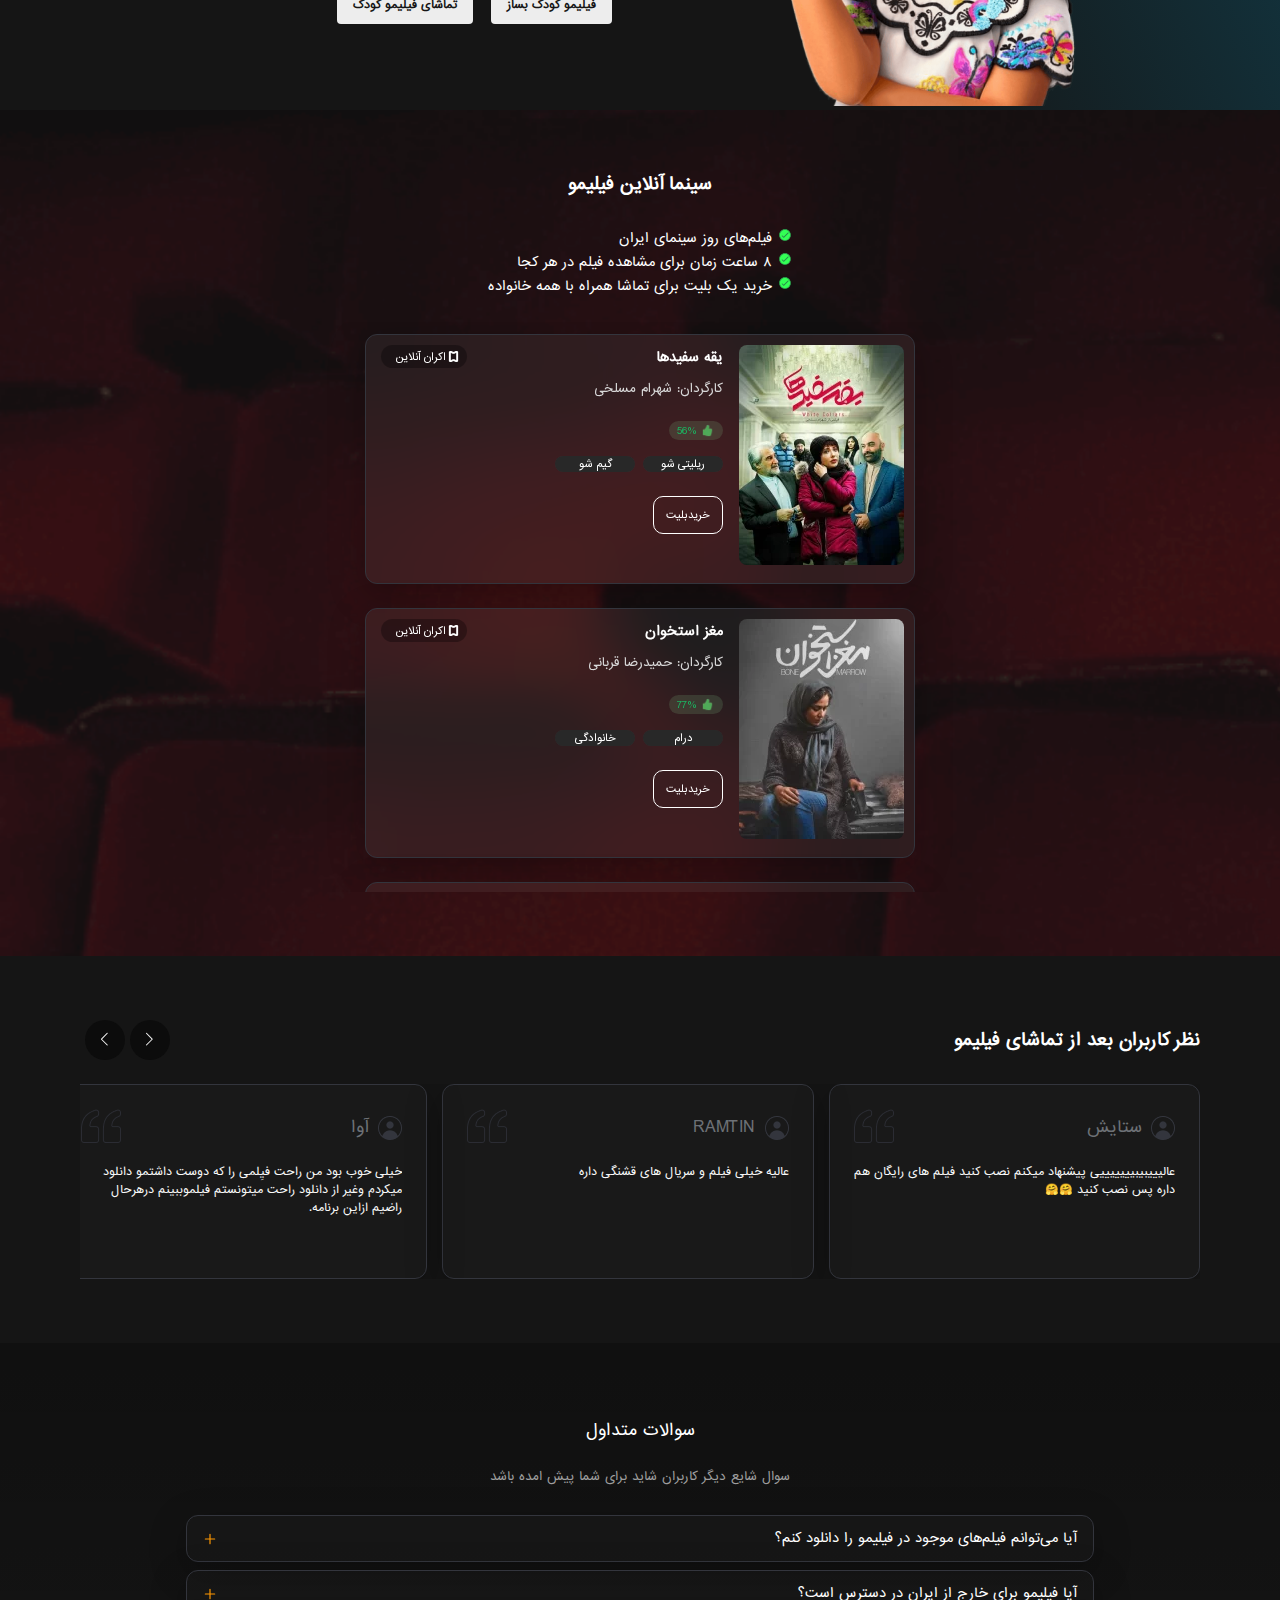
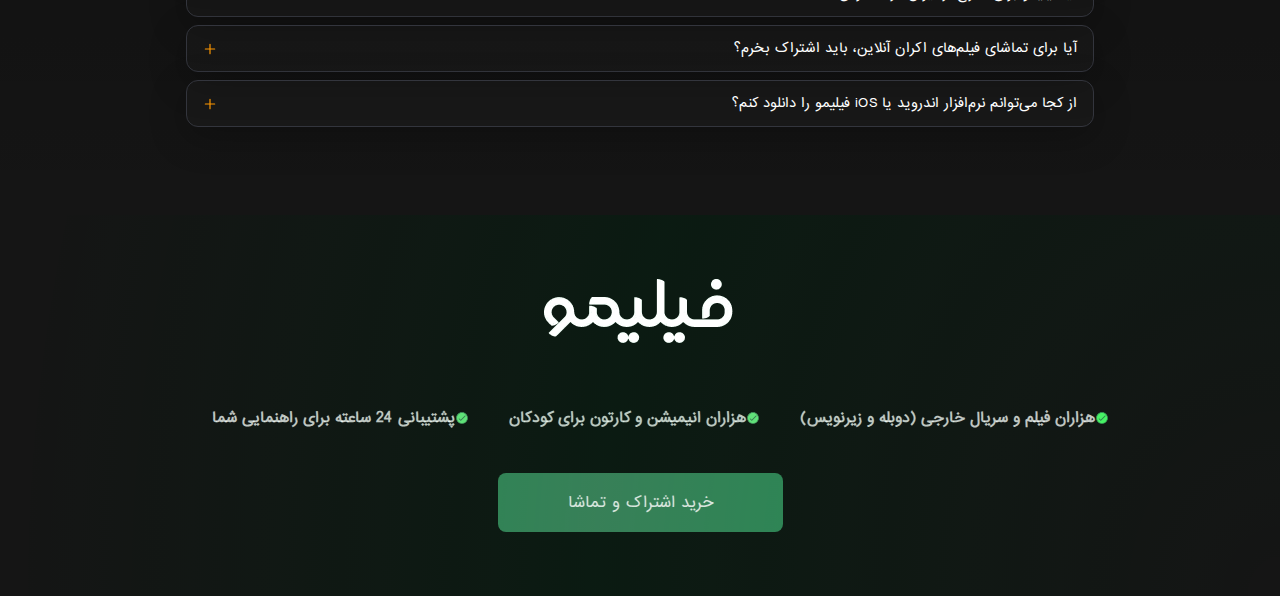
==== commit 8adf0d91: "finish responsiveing footer part  and  finish all section totally #F" ====
--- a/src/index.html
+++ b/src/index.html
@@ -1710,8 +1710,8 @@
     <footer>
       <div class="footer-link">
         <ul>
-          <li class="footer-link-item">
-            <svg class="arrow-top-footer"
+          <li class="footer-link-item arrow-top-footer">
+            <svg
               version="1.1"
               id="Layer_1"
               xmlns="http://www.w3.org/2000/svg"
@@ -1775,25 +1775,27 @@
           <li class="footer-link-item">
             <a href=""><span>اپلیکیشن‌ها</span></a>
           </li>
-          <li class="footer-link-item">
+          <li class="footer-link-item footer-disapear-link">
             <a href=""><span>تماس با ما</span></a>
           </li>
-          <li class="footer-link-item">
+          <li class="footer-link-item footer-disapear-link">
             <a href=""><span>قوانین</span></a>
           </li>
-          <li class="footer-link-item">
+          <li class="footer-link-item footer-disapear-link">
             <a href=""><span>پشتیبانی</span></a>
           </li>
-          <li class="footer-link-item">
+          <li class="footer-link-item footer-disapear-link">
             <a href=""><span>به ما بپیوندید</span></a>
           </li>
-          <li class="footer-link-item">
+          <li class="footer-link-item footer-disapear-link">
             <a href=""><span>تبلیغات در فیلیمو</span></a>
           </li>
-          <li class="footer-link-item">
+          <li class="footer-link-item footer-disapear-link">
             <a href=""><span>فروشگاه</span></a>
           </li>
-          <li class="footer-link-item dropDown-footer dropDown-footer-link">
+          <li
+            class="footer-link-item dropDown-footer dropDown-footer-link footer-disapear-link"
+          >
             <a href="">
               <svg
                 fill="#959595"
@@ -1829,11 +1831,9 @@
               </ul>
             </div>
           </li>
-        </ul>
-      </div>
-      <div class="social-media">
-        <ul>
-          <li class="footer-link-item dropDown-footer dropDown-footer-link">
+          <li
+            class="footer-link-item dropDown-footer dropDown-footer-link footer-appear-link"
+          >
             <a href="">
               <svg
                 fill="#959595"
@@ -1855,7 +1855,228 @@
                   ></path>
                 </g>
               </svg>
-              <span>شبکه های اجتماعی</span>
+              <span>سایر لینک ها</span>
+            </a>
+            <!--hidden menu-->
+            <div class="hidden-menu hidden-menu-footer">
+              <ul class="hidden-menu-nav-footer">
+                <li class="hidden-menu-item hidden-menu-item-footer">
+                  <a href="">لوگو</a>
+                </li>
+                <li class="hidden-menu-item-footer">
+                  <a href="">دانلود فیلم و سریال</a>
+                </li>
+                <li class="hidden-menu-item-footer">
+                  <a href=""><span>تماس با ما</span></a>
+                </li>
+                <li class="hidden-menu-item-footer">
+                  <a href=""><span>قوانین</span></a>
+                </li>
+                <li class="hidden-menu-item-footer">
+                  <a href=""><span>پشتیبانی</span></a>
+                </li>
+                <li class="hidden-menu-item-footer">
+                  <a href=""><span>به ما بپیوندید</span></a>
+                </li>
+                <li class="hidden-menu-item-footer">
+                  <a href=""><span>تبلیغات در فیلیمو</span></a>
+                </li>
+                <li class="hidden-menu-item-footer">
+                  <a href=""><span>فروشگاه</span></a>
+                </li>
+              </ul>
+            </div>
+          </li>
+        </ul>
+      </div>
+      <div class="social-media">
+        <ul>
+          <li class="footer-link-item dropDown-footer dropDown-footer-link">
+            <a href="">
+              <svg
+              class="social-media-footer-920"
+                fill="#959595"
+                width="10px"
+                height="10px"
+                viewBox="0 0 24 24"
+                xmlns="http://www.w3.org/2000/svg"
+                stroke="#959595"
+              >
+                <g id="SVGRepo_bgCarrier" stroke-width="0"></g>
+                <g
+                  id="SVGRepo_tracerCarrier"
+                  stroke-linecap="round"
+                  stroke-linejoin="round"
+                ></g>
+                <g id="SVGRepo_iconCarrier">
+                  <path
+                    d="M11.178 19.569a.998.998 0 0 0 1.644 0l9-13A.999.999 0 0 0 21 5H3a1.002 1.002 0 0 0-.822 1.569l9 13z"
+                  ></path>
+                </g>
+              </svg>
+              <div class="footer-social-media-responsive">
+                <svg
+                  version="1.1"
+                  xmlns="http://www.w3.org/2000/svg"
+                  xmlns:xlink="http://www.w3.org/1999/xlink"
+                  viewBox="0 0 100 100"
+                  enable-background="new 0 0 100 100"
+                  xml:space="preserve"
+                  fill="#000000"
+                  width ="40"
+                  height = "30"
+                >
+                  <g id="SVGRepo_bgCarrier" stroke-width="0"></g>
+                  <g
+                    id="SVGRepo_tracerCarrier"
+                    stroke-linecap="round"
+                    stroke-linejoin="round"
+                  ></g>
+                  <g id="SVGRepo_iconCarrier">
+                    <g id="Download_x5F_25_x25_"></g>
+                    <g id="Download_x5F_50_x25_"></g>
+                    <g id="Download_x5F_75_x25_"></g>
+                    <g id="Download_x5F_100_x25_"></g>
+                    <g id="Upload"></g>
+                    <g id="Next"></g>
+                    <g id="Last"></g>
+                    <g id="OK"></g>
+                    <g id="Fail"></g>
+                    <g id="Add"></g>
+                    <g id="Spinner_x5F_0_x25_"></g>
+                    <g id="Spinner_x5F_25_x25_"></g>
+                    <g id="Spinner_x5F_50_x25_"></g>
+                    <g id="Spinner_x5F_75_x25_"></g>
+                    <g id="Brightest_x5F_25_x25_"></g>
+                    <g id="Brightest_x5F_50_x25_"></g>
+                    <g id="Brightest_x5F_75_x25_"></g>
+                    <g id="Brightest_x5F_100_x25_"></g>
+                    <g id="Reload"></g>
+                    <g id="Forbidden"></g>
+                    <g id="Clock"></g>
+                    <g id="Compass"></g>
+                    <g id="World"></g>
+                    <g id="Speed"></g>
+                    <g id="Microphone"></g>
+                    <g id="Options"></g>
+                    <g id="Chronometer"></g>
+                    <g id="Lock"></g>
+                    <g id="User"></g>
+                    <g id="Position"></g>
+                    <g id="No_x5F_Signal"></g>
+                    <g id="Low_x5F_Signal"></g>
+                    <g id="Mid_x5F_Signal"></g>
+                    <g id="High_x5F_Signal"></g>
+                    <g id="Options_1_"></g>
+                    <g id="Flash"></g>
+                    <g id="No_x5F_Signal_x5F_02"></g>
+                    <g id="Low_x5F_Signal_x5F_02"></g>
+                    <g id="Mid_x5F_Signal_x5F_02"></g>
+                    <g id="High_x5F_Signal_x5F_02"></g>
+                    <g id="Favorite"></g>
+                    <g id="Search"></g>
+                    <g id="Stats_x5F_01"></g>
+                    <g id="Stats_x5F_02"></g>
+                    <g id="Turn_x5F_On_x5F_Off"></g>
+                    <g id="Full_x5F_Height"></g>
+                    <g id="Full_x5F_Width"></g>
+                    <g id="Full_x5F_Screen"></g>
+                    <g id="Compress_x5F_Screen"></g>
+                    <g id="Chat"></g>
+                    <g id="Bluetooth"></g>
+                    <g id="Share_x5F_iOS"></g>
+                    <g id="Share_x5F_Android">
+                      <path
+                        fill="none"
+                        stroke="#959595"
+                        stroke-width="4"
+                        stroke-linecap="round"
+                        stroke-linejoin="round"
+                        stroke-miterlimit="10"
+                        d=" M50.016,73.188c-6.403,0-12.2-2.595-16.396-6.791C29.423,62.2,26.828,56.403,26.828,50c0-6.402,2.594-12.197,6.788-16.393 c4.196-4.198,9.995-6.795,16.399-6.795c12.806,0,23.188,10.381,23.188,23.188S62.822,73.188,50.016,73.188z"
+                      ></path>
+                      <circle
+                        fill="none"
+                        stroke="#959595"
+                        stroke-width="4"
+                        stroke-linecap="round"
+                        stroke-linejoin="round"
+                        stroke-miterlimit="10"
+                        cx="40.188"
+                        cy="50"
+                        r="5"
+                      ></circle>
+                      <path
+                        fill="none"
+                        stroke="#959595"
+                        stroke-width="4"
+                        stroke-linecap="round"
+                        stroke-linejoin="round"
+                        stroke-miterlimit="10"
+                        d=" M49.188,40c0-2.761,2.239-5,5-5c2.761,0,5,2.239,5,5s-2.239,5-5,5c-1.553,0-2.941-0.708-3.858-1.82 C49.616,42.316,49.188,41.208,49.188,40z"
+                      ></path>
+                      <circle
+                        fill="none"
+                        stroke="#959595"
+                        stroke-width="4"
+                        stroke-linecap="round"
+                        stroke-linejoin="round"
+                        stroke-miterlimit="10"
+                        cx="54.188"
+                        cy="60"
+                        r="5"
+                      ></circle>
+                      <line
+                        fill="none"
+                        stroke="#959595"
+                        stroke-width="4"
+                        stroke-linecap="round"
+                        stroke-linejoin="round"
+                        stroke-miterlimit="10"
+                        x1="44.169"
+                        y1="46.984"
+                        x2="50.016"
+                        y2="42.753"
+                      ></line>
+                      <line
+                        fill="none"
+                        stroke="#959595"
+                        stroke-width="4"
+                        stroke-linecap="round"
+                        stroke-linejoin="round"
+                        stroke-miterlimit="10"
+                        x1="50.016"
+                        y1="56.984"
+                        x2="45.047"
+                        y2="53.631"
+                      ></line>
+                    </g>
+                    <g id="Love__x2F__Favorite"></g>
+                    <g id="Hamburguer"></g>
+                    <g id="Flying"></g>
+                    <g id="Take_x5F_Off"></g>
+                    <g id="Land"></g>
+                    <g id="City"></g>
+                    <g id="Nature"></g>
+                    <g id="Pointer"></g>
+                    <g id="Prize"></g>
+                    <g id="Extract"></g>
+                    <g id="Play"></g>
+                    <g id="Pause"></g>
+                    <g id="Stop"></g>
+                    <g id="Forward"></g>
+                    <g id="Reverse"></g>
+                    <g id="Next_1_"></g>
+                    <g id="Last_1_"></g>
+                    <g id="Empty_x5F_Basket"></g>
+                    <g id="Add_x5F_Basket"></g>
+                    <g id="Delete_x5F_Basket"></g>
+                    <g id="Error_x5F_Basket"></g>
+                    <g id="OK_x5F_Basket"></g>
+                  </g>
+                </svg>
+              </div>
+              <span class="social-media-footer-920">شبکه های اجتماعی</span>
             </a>
             <!--hidden menu-->
             <div class="hidden-menu hidden-menu-footer">
--- a/src/style/footer.css
+++ b/src/style/footer.css
@@ -7,6 +7,10 @@
   display: flex;
   justify-content: space-between;
   transition: all 0.3s ease-out;
+}
+
+.footer-link{
+  display: flex;
 }
 
 .footer-link ul {
@@ -41,6 +45,10 @@
   stroke: var(--footer-text-color-item-hover);
 }
 
+.social-media{
+  display: flex;
+  align-items: center;
+}
 .social-media .dropDown-footer {
   position: relative;
 }
@@ -106,8 +114,50 @@
   transition: all 0.3s ease-in;
 }
 
+.arrow-top-footer{
+  display: none;
+}
+
+.footer-social-media-responsive{
+  display: none;
+}
+
 
 /* Responsive part*/
 
+@media screen and (max-width:920px) {
+  .footer-disapear-link{
+    display: none;
+  }
 
-/*Responsive part*/+  .footer-appear-link{
+    display: block;
+  }
+
+  .arrow-top-footer{
+    display: block;
+  }
+  .footer-link-item a {
+    color: var(--footer-text-color-item);
+    font-size: 9px;
+    font-weight: 400px;
+    display: flex;
+    align-items: center;
+    transition: all 0.3s ease-out;
+  }
+
+  .footer-link-item{
+    padding: 4px 4px;
+  }
+
+  .social-media-footer-920{
+    display: none;
+  }
+
+  .footer-social-media-responsive{
+    display: block;
+  }
+
+}
+
+/* End of Responsive part*/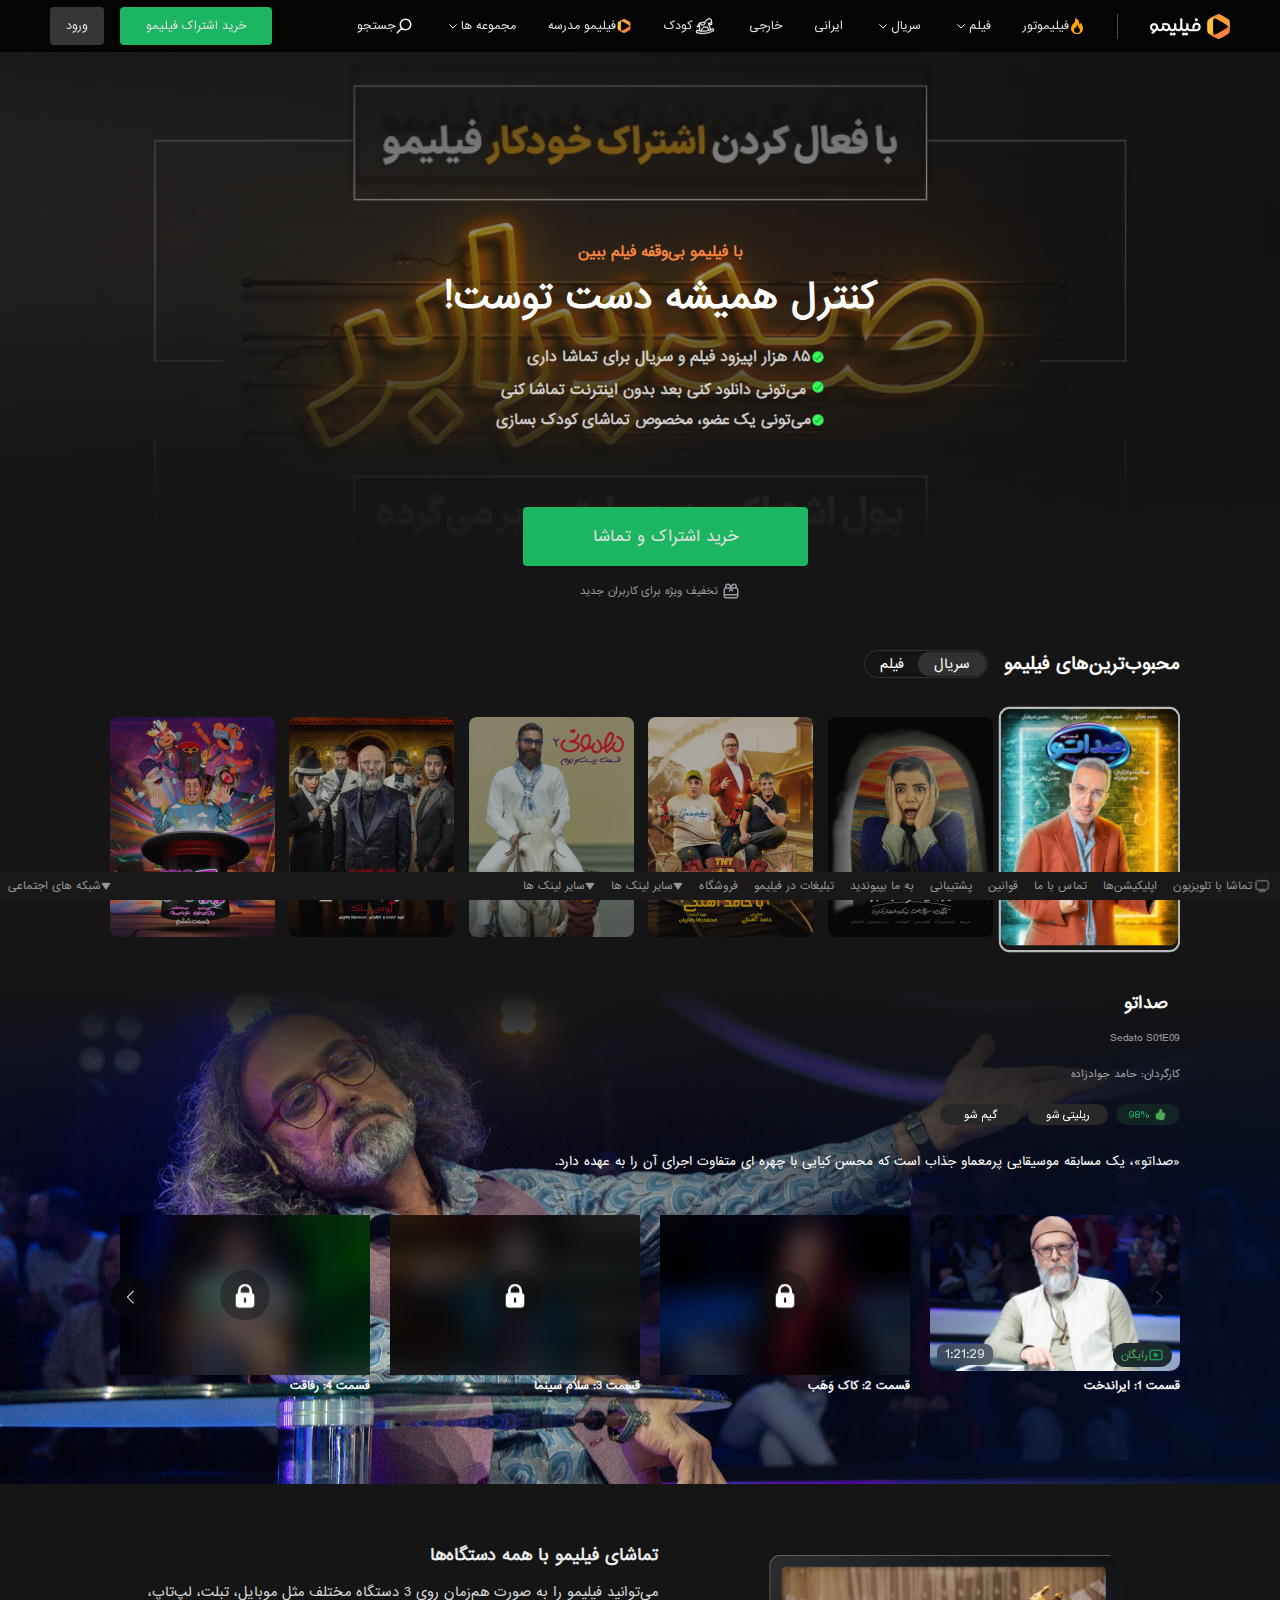
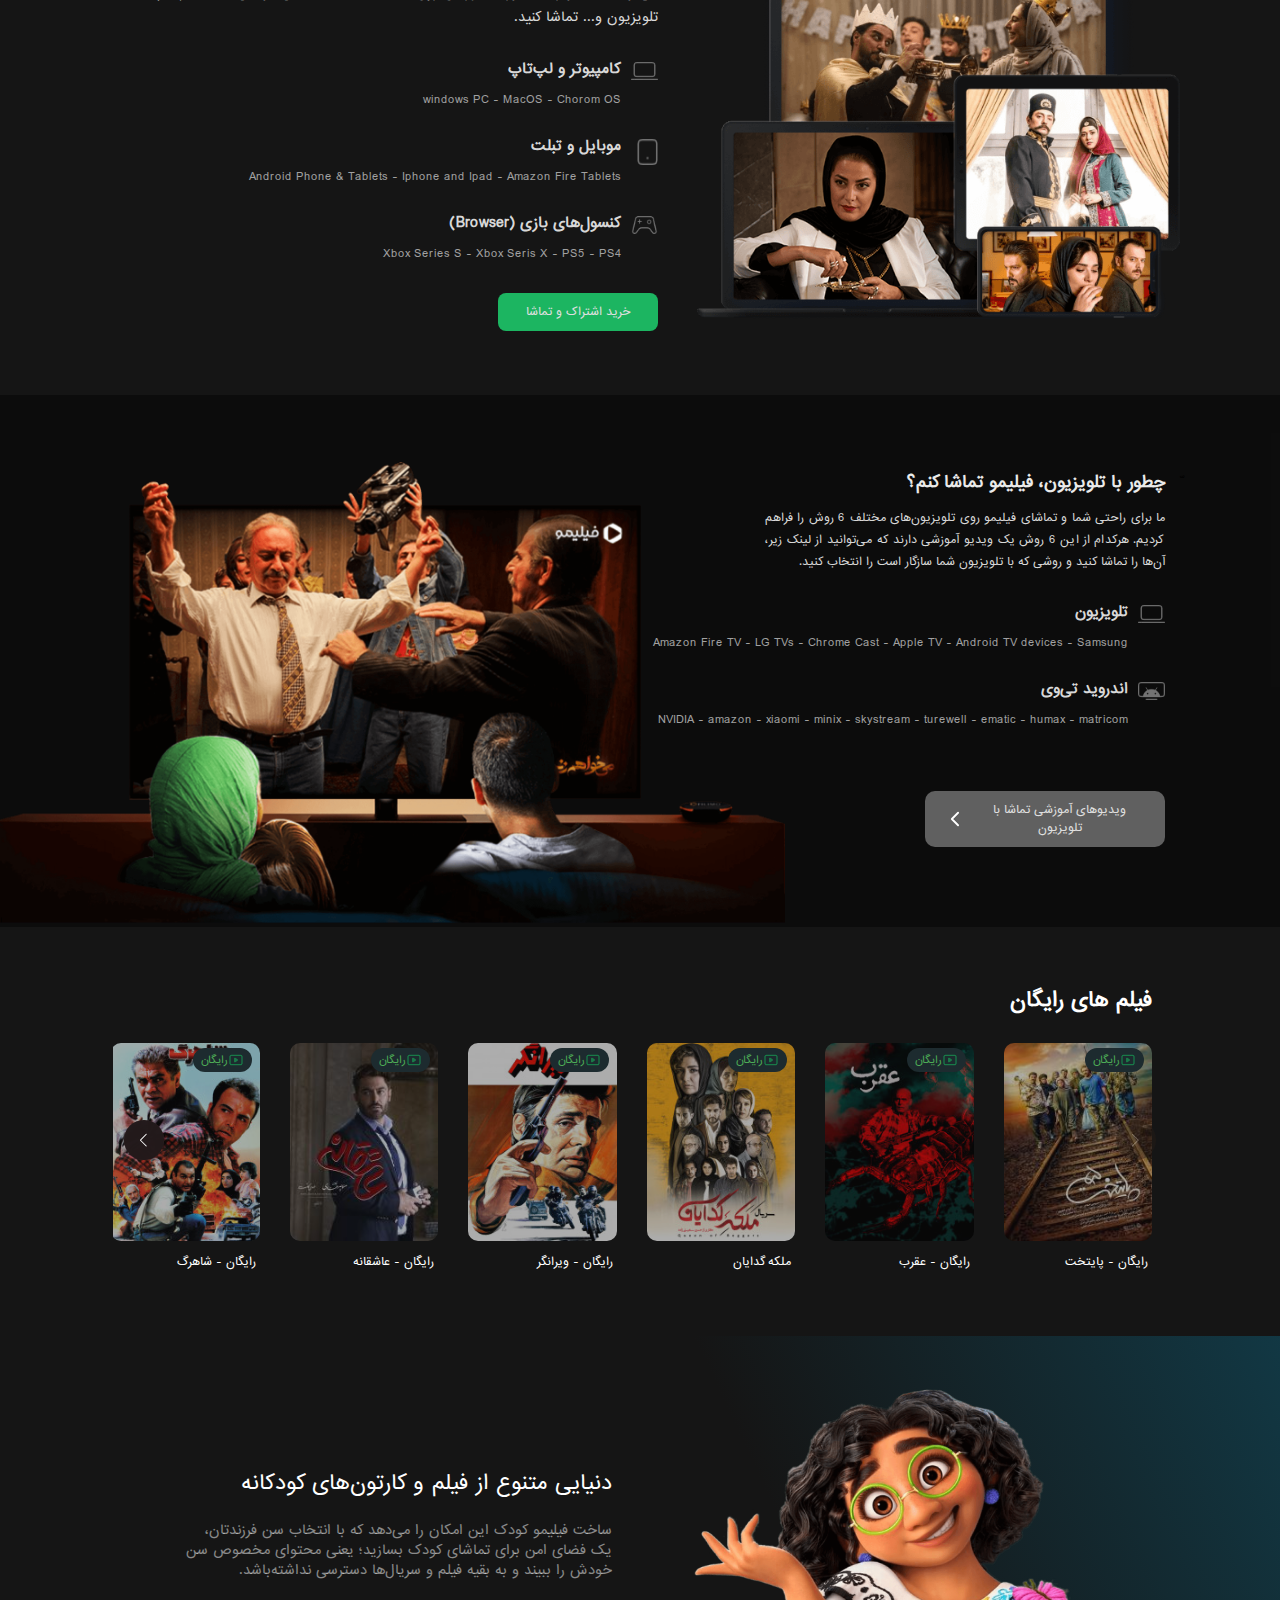
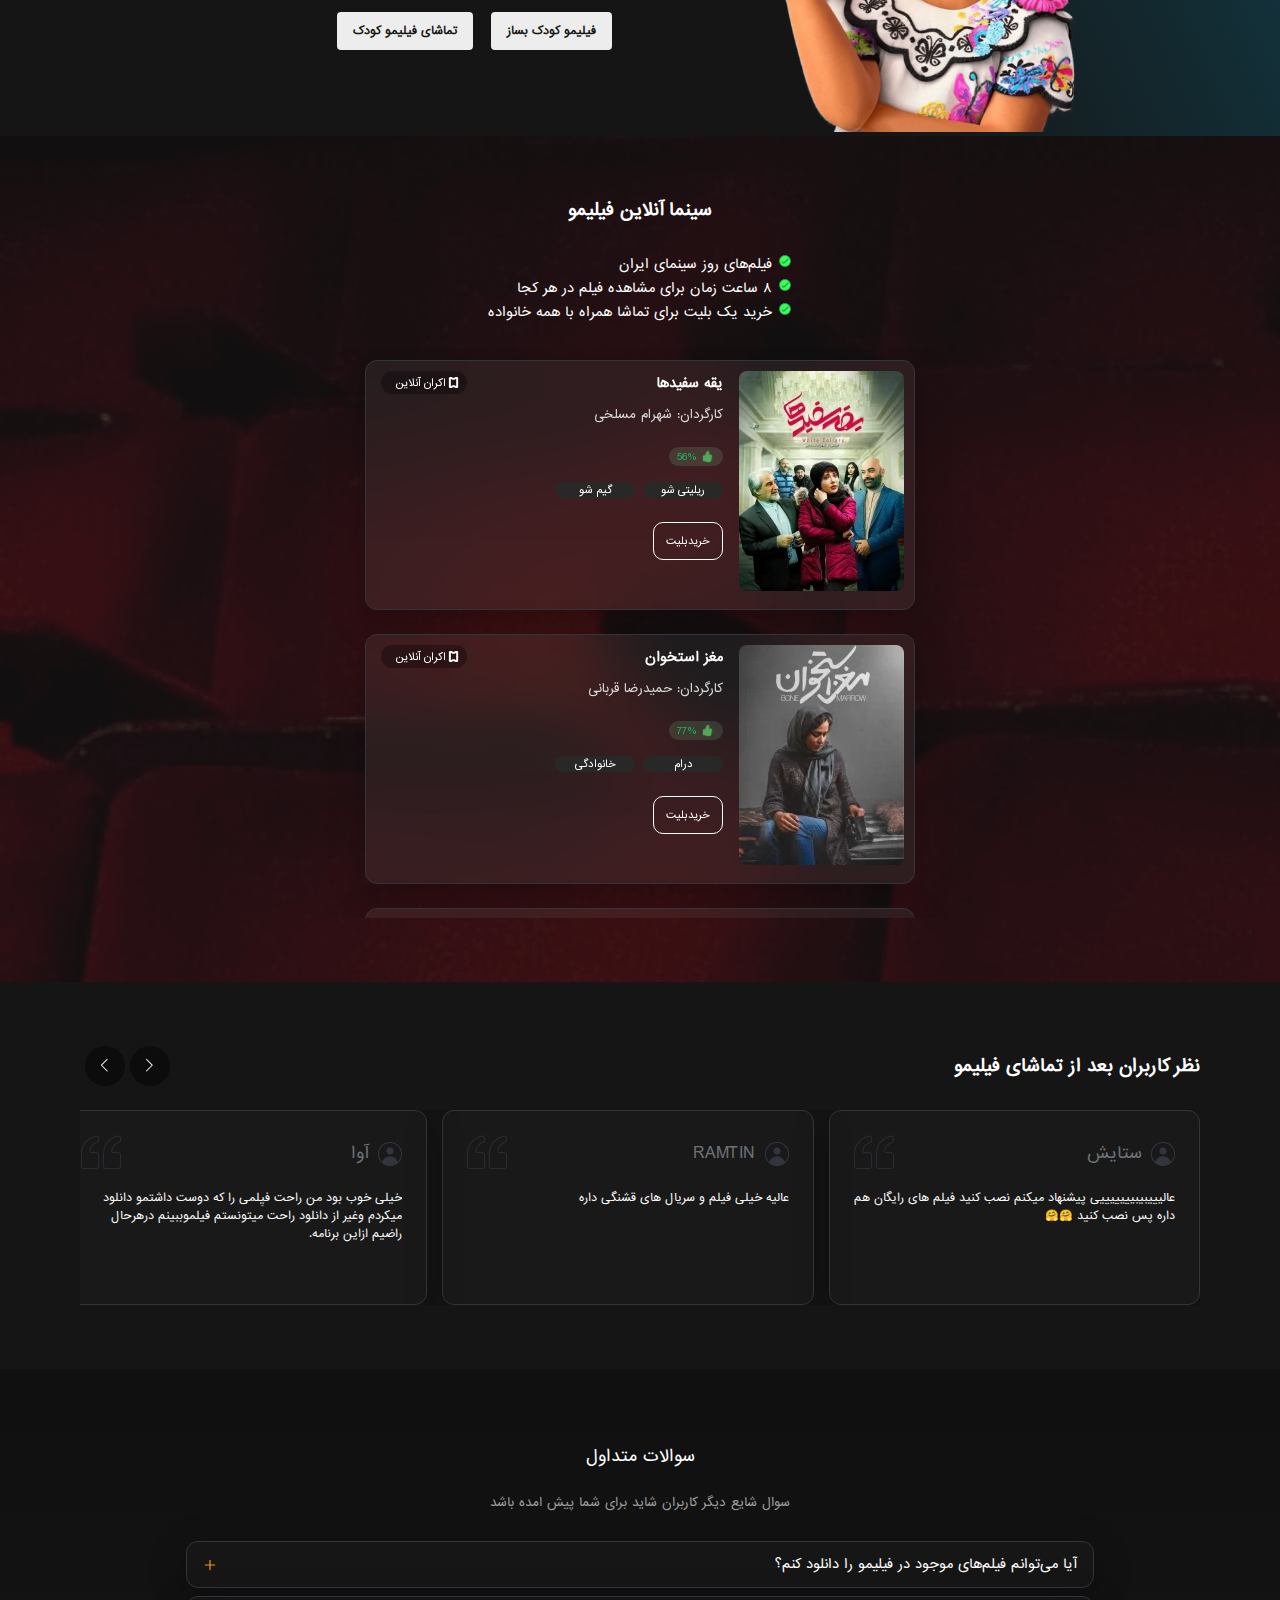
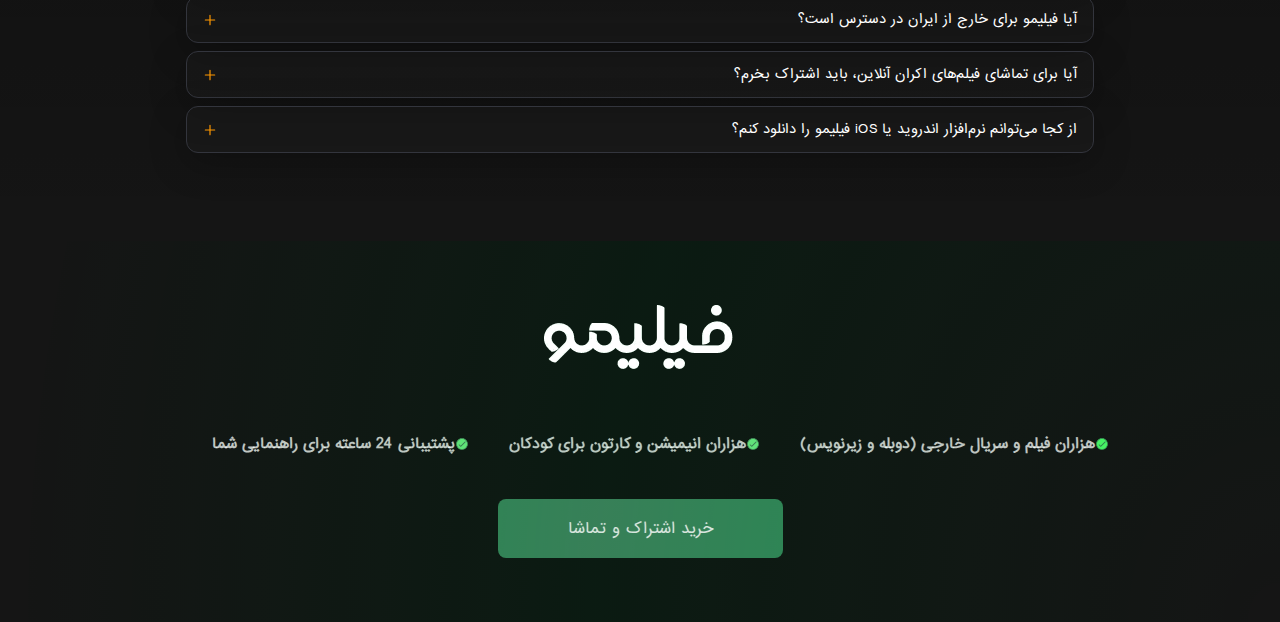
==== commit ec0c504f: "set scroll bat of section-wrapper-scroll hidden" ====
--- a/src/index.html
+++ b/src/index.html
@@ -616,7 +616,12 @@
                     <span class="movie-data-item">ریلیتی شو</span>
                     <span class="movie-data-item">گیم شو</span>
                   </div>
-                  <div class="movie-describtion"></div>
+                  <div class="movie-describtion">
+                    <span>
+                      «صداتو»، یک مسابقه موسیقایی پرمعماو جذاب است که محسن
+                      کیایی با چهره ای متفاوت اجرای آن را به عهده دارد. 
+                    </span>
+                  </div>
                 </div>
               </div>
               <div class="section-bootom-movie-wrapper">
@@ -1894,7 +1899,7 @@
           <li class="footer-link-item dropDown-footer dropDown-footer-link">
             <a href="">
               <svg
-              class="social-media-footer-920"
+                class="social-media-footer-920"
                 fill="#959595"
                 width="10px"
                 height="10px"
@@ -1923,8 +1928,8 @@
                   enable-background="new 0 0 100 100"
                   xml:space="preserve"
                   fill="#000000"
-                  width ="40"
-                  height = "30"
+                  width="40"
+                  height="30"
                 >
                   <g id="SVGRepo_bgCarrier" stroke-width="0"></g>
                   <g
--- a/src/style/section-main.css
+++ b/src/style/section-main.css
@@ -207,6 +207,10 @@
   position: relative;
 }
 
+.section-bootom-movie-wrapper::-webkit-scrollbar{
+  display: none;
+}
+
 .section-bootom-movie-wrapper-list {
   z-index: 2;
   padding-bottom: 5px;
@@ -484,4 +488,26 @@
   }
 }
 
+@media screen and (max-width :960px) {
+  .movie-describtion{
+    font-size: 10px;
+  }
+}
+
+@media screen and (max-width :650px) {
+  .movie-describtion{
+    max-width: 350px;
+}
+
+}
+
+@media screen and (max-width :450px) {
+  .movie-describtion{
+    max-width: 250px;
+}
+
+}
+
+
+
 /*end of Responsive part*/
